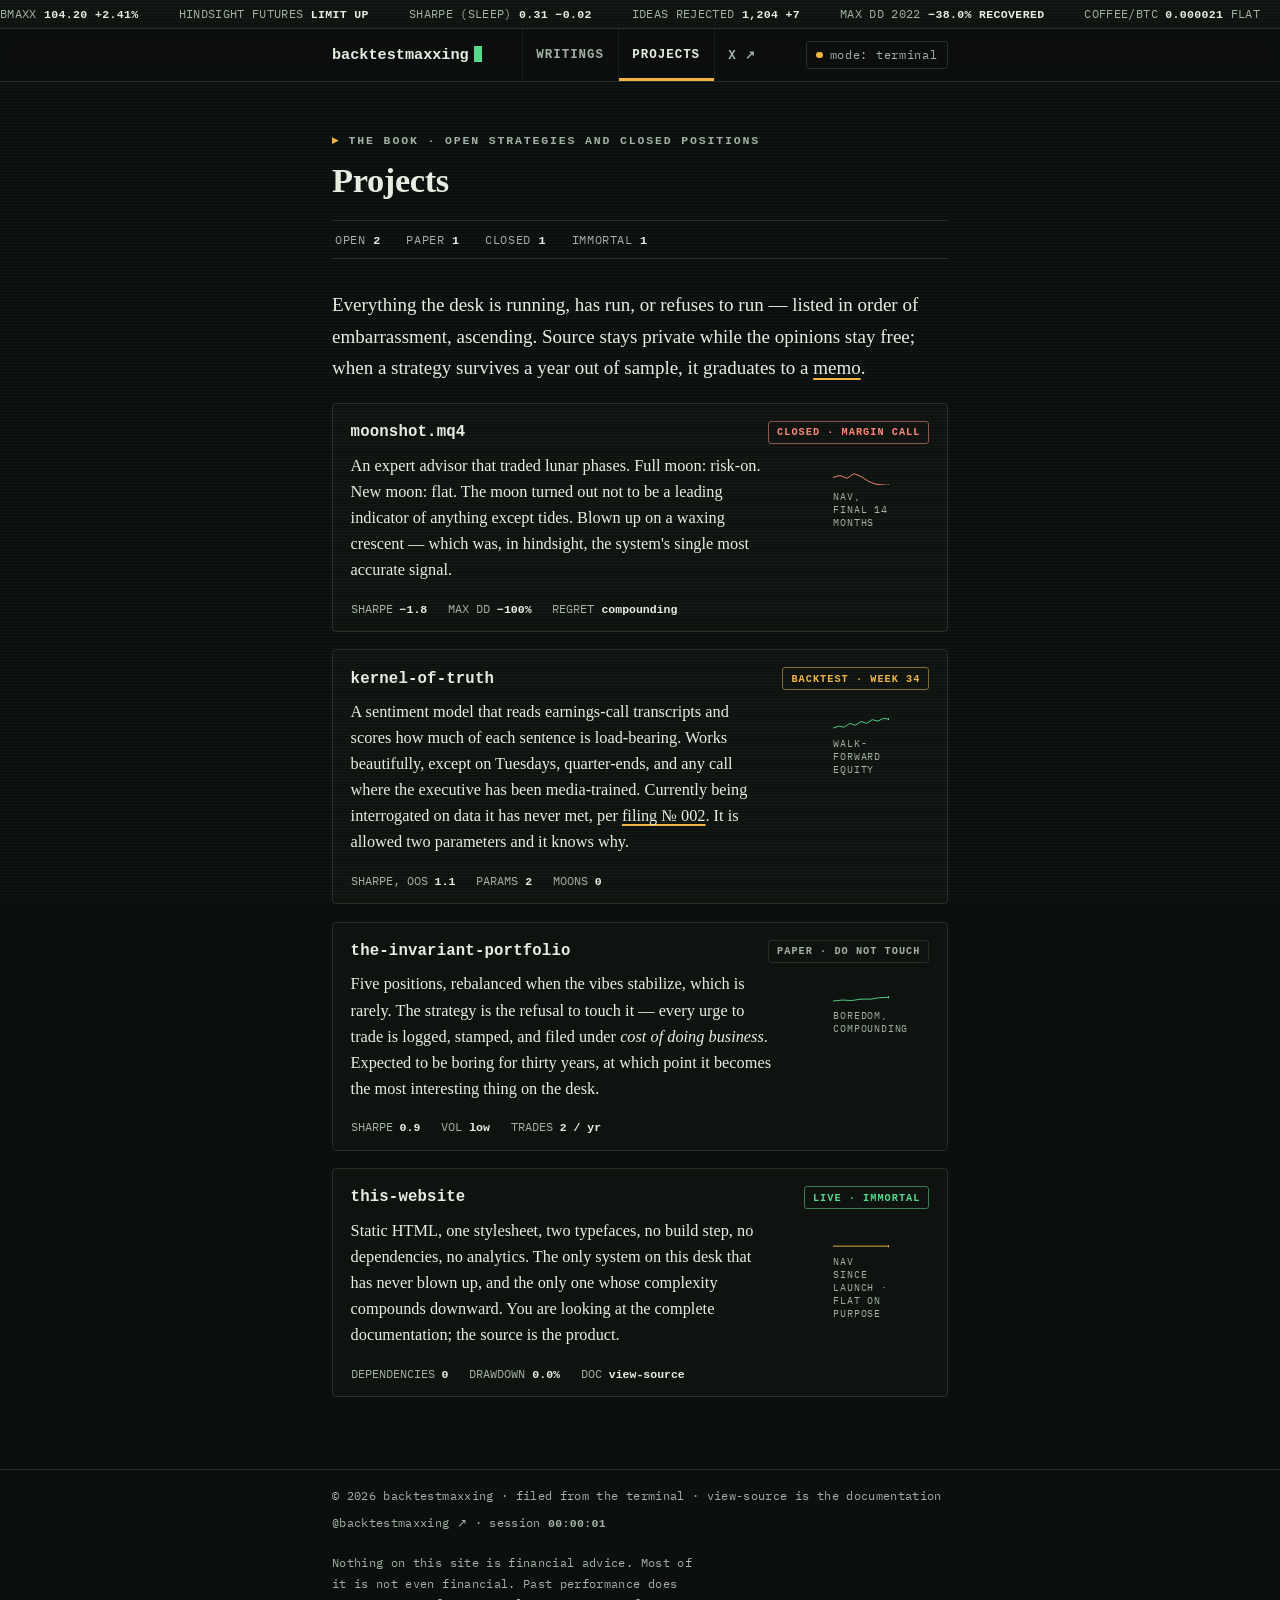
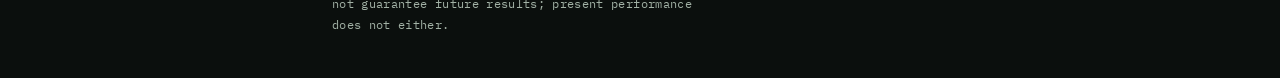
==== projects/index.html @ a31c8ffe "publish: a tear sheet you can read Static personal site, no build step, no dependencies: - Home: ann" ====
<!DOCTYPE html>
<html lang="en" data-theme="terminal">
<head>
<meta charset="utf-8">
<meta name="viewport" content="width=device-width, initial-scale=1, viewport-fit=cover">
<title>projects — backtestmaxxing</title>
<meta name="description" content="The book: open strategies and closed positions from the backtestmaxxing desk, listed in order of embarrassment, ascending.">
<meta name="theme-color" content="#0b0f0d">
<meta property="og:title" content="projects — backtestmaxxing">
<meta property="og:description" content="Open strategies and closed positions, in order of embarrassment, ascending.">
<meta property="og:type" content="website">
<meta property="og:url" content="https://backtestmaxxing.github.io/projects/">
<link rel="canonical" href="https://backtestmaxxing.github.io/projects/">
<link rel="icon" href="data:image/svg+xml,%3Csvg xmlns='http://www.w3.org/2000/svg' viewBox='0 0 32 32'%3E%3Crect width='32' height='32' rx='7' fill='%230b0f0d'/%3E%3Cpath d='M7 22 L14 14 L18 18 L25 9' fill='none' stroke='%2357d98c' stroke-width='3' stroke-linecap='round' stroke-linejoin='round'/%3E%3Ccircle cx='25' cy='9' r='2.6' fill='%23f2b544'/%3E%3C/svg%3E">
<script>
(function () {
  try {
    var t = localStorage.getItem("bm-theme");
    if (t !== "print" && t !== "terminal") t = "terminal";
    document.documentElement.dataset.theme = t;
  } catch (e) { document.documentElement.dataset.theme = "terminal"; }
})();
</script>
<link rel="stylesheet" href="/style.css">
</head>
<body>
<a class="skip" href="#main">skip to content</a>

<div class="ticker" aria-hidden="true">
  <div class="ticker-track">
    <span class="set">
      <span>BMAXX <b>104.20</b> <b class="up">+2.41%</b></span>
      <span>HINDSIGHT FUTURES <b class="up">LIMIT UP</b></span>
      <span>SHARPE (SLEEP) <b>0.31</b> <b class="down">−0.02</b></span>
      <span>IDEAS REJECTED <b>1,204</b> <b class="up">+7</b></span>
      <span>MAX DD 2022 <b class="down">−38.0%</b> <b class="up">RECOVERED</b></span>
      <span>COFFEE/BTC <b>0.000021</b> FLAT</span>
      <span>OVERFIT RISK <b class="down">ELEVATED</b></span>
      <span>SAMPLE SIZE <b>n=1</b></span>
      <span>α, ADJUSTED <b class="up">0.00***</b></span>
      <span>CURVES FIT <b>601</b> · UNFIT <b>3</b></span>
      <span>NEXT ENTRY <b>UNKNOWN</b></span>
    </span><span class="set">
      <span>BMAXX <b>104.20</b> <b class="up">+2.41%</b></span>
      <span>HINDSIGHT FUTURES <b class="up">LIMIT UP</b></span>
      <span>SHARPE (SLEEP) <b>0.31</b> <b class="down">−0.02</b></span>
      <span>IDEAS REJECTED <b>1,204</b> <b class="up">+7</b></span>
      <span>MAX DD 2022 <b class="down">−38.0%</b> <b class="up">RECOVERED</b></span>
      <span>COFFEE/BTC <b>0.000021</b> FLAT</span>
      <span>OVERFIT RISK <b class="down">ELEVATED</b></span>
      <span>SAMPLE SIZE <b>n=1</b></span>
      <span>α, ADJUSTED <b class="up">0.00***</b></span>
      <span>CURVES FIT <b>601</b> · UNFIT <b>3</b></span>
      <span>NEXT ENTRY <b>UNKNOWN</b></span>
    </span>
  </div>
</div>

<header class="masthead">
  <div class="wrap bar">
    <a class="brand" href="/">backtestmaxxing<span class="cursor" aria-hidden="true"></span></a>
    <nav class="nav" aria-label="site">
      <a href="/writings/">WRITINGS</a>
      <a href="/projects/" aria-current="page">PROJECTS</a>
      <a class="ext" href="https://x.com/backtestmaxxing" target="_blank" rel="noopener noreferrer">X&nbsp;↗</a>
    </nav>
    <button class="toggle" id="themeToggle" type="button" aria-pressed="false" aria-label="switch theme" title="switch theme">
      <span class="dot" aria-hidden="true"></span><span class="lbl">mode: terminal</span>
    </button>
  </div>
</header>

<main id="main" class="wrap">
  <section class="memo-head">
    <p class="kicker">the book · open strategies and closed positions</p>
    <h1>Projects</h1>
    <div class="memo-meta">
      <span>OPEN <b class="up">2</b></span>
      <span>PAPER <b>1</b></span>
      <span>CLOSED <b class="down">1</b></span>
      <span>IMMORTAL <b>1</b></span>
    </div>
    <div class="prose article">
      <p>Everything the desk is running, has run, or refuses to run — listed in order of embarrassment, ascending. Source stays private while the opinions stay free; when a strategy survives a year out of sample, it graduates to a <a href="/writings/">memo</a>.</p>
    </div>

    <div class="cards">
      <article class="card">
        <div class="card-head">
          <h2>moonshot.mq4</h2>
          <span class="chip dead">closed · margin call</span>
        </div>
        <div class="card-body">
          <p>An expert advisor that traded lunar phases. Full moon: risk-on. New moon: flat. The moon turned out not to be a leading indicator of anything except tides. Blown up on a waxing crescent — which was, in hindsight, the system's single most accurate signal.</p>
          <div class="metrics">
            <span>SHARPE <b class="down">−1.8</b></span>
            <span>MAX DD <b class="down">−100%</b></span>
            <span>REGRET <b>compounding</b></span>
          </div>
          <figure class="spark">
            <svg viewBox="0 0 120 36" xmlns="http://www.w3.org/2000/svg" aria-hidden="true">
              <polyline points="0,18 15,14 30,20 45,10 60,16 75,26 90,32 105,34 120,35"
                fill="none" stroke="var(--loss)" stroke-width="2" stroke-linejoin="round" stroke-linecap="round"/>
              <circle cx="120" cy="35" r="2.5" fill="var(--loss)"/>
            </svg>
            <figcaption>nav, final 14 months</figcaption>
          </figure>
        </div>
      </article>

      <article class="card">
        <div class="card-head">
          <h2>kernel-of-truth</h2>
          <span class="chip warm">backtest · week 34</span>
        </div>
        <div class="card-body">
          <p>A sentiment model that reads earnings-call transcripts and scores how much of each sentence is load-bearing. Works beautifully, except on Tuesdays, quarter-ends, and any call where the executive has been media-trained. Currently being interrogated on data it has never met, per <a href="/writings/curve-fitter/">filing № 002</a>. It is allowed two parameters and it knows why.</p>
          <div class="metrics">
            <span>SHARPE, OOS <b class="up">1.1</b></span>
            <span>PARAMS <b>2</b></span>
            <span>MOONS <b>0</b></span>
          </div>
          <figure class="spark">
            <svg viewBox="0 0 120 36" xmlns="http://www.w3.org/2000/svg" aria-hidden="true">
              <polyline points="0,28 12,24 24,26 36,18 48,22 60,14 72,18 84,10 96,13 108,7 120,9"
                fill="none" stroke="var(--gain)" stroke-width="2" stroke-linejoin="round" stroke-linecap="round"/>
              <circle cx="120" cy="9" r="2.5" fill="var(--gain)"/>
            </svg>
            <figcaption>walk-forward equity</figcaption>
          </figure>
        </div>
      </article>

      <article class="card">
        <div class="card-head">
          <h2>the-invariant-portfolio</h2>
          <span class="chip">paper · do not touch</span>
        </div>
        <div class="card-body">
          <p>Five positions, rebalanced when the vibes stabilize, which is rarely. The strategy is the refusal to touch it — every urge to trade is logged, stamped, and filed under <em>cost of doing business</em>. Expected to be boring for thirty years, at which point it becomes the most interesting thing on the desk.</p>
          <div class="metrics">
            <span>SHARPE <b class="up">0.9</b></span>
            <span>VOL <b>low</b></span>
            <span>TRADES <b>2 / yr</b></span>
          </div>
          <figure class="spark">
            <svg viewBox="0 0 120 36" xmlns="http://www.w3.org/2000/svg" aria-hidden="true">
              <polyline points="0,30 20,28 40,29 60,26 80,26 100,23 120,22"
                fill="none" stroke="var(--gain)" stroke-width="2" stroke-linejoin="round" stroke-linecap="round"/>
              <circle cx="120" cy="22" r="2.5" fill="var(--gain)"/>
            </svg>
            <figcaption>boredom, compounding</figcaption>
          </figure>
        </div>
      </article>

      <article class="card">
        <div class="card-head">
          <h2>this-website</h2>
          <span class="chip live">live · immortal</span>
        </div>
        <div class="card-body">
          <p>Static HTML, one stylesheet, two typefaces, no build step, no dependencies, no analytics. The only system on this desk that has never blown up, and the only one whose complexity compounds downward. You are looking at the complete documentation; the source is the product.</p>
          <div class="metrics">
            <span>DEPENDENCIES <b class="up">0</b></span>
            <span>DRAWDOWN <b class="up">0.0%</b></span>
            <span>DOC <b>view-source</b></span>
          </div>
          <figure class="spark">
            <svg viewBox="0 0 120 36" xmlns="http://www.w3.org/2000/svg" aria-hidden="true">
              <polyline points="0,26 120,26"
                fill="none" stroke="var(--accent)" stroke-width="2" stroke-linecap="round"/>
              <circle cx="120" cy="26" r="2.5" fill="var(--accent)"/>
            </svg>
            <figcaption>nav since launch · flat on purpose</figcaption>
          </figure>
        </div>
      </article>
    </div>
  </section>
</main>

<footer class="site-foot">
  <div class="wrap">
    <div class="foot-grid">
      <span>© 2026 backtestmaxxing · filed from the terminal · view-source is the documentation</span>
      <span><a href="https://x.com/backtestmaxxing" target="_blank" rel="noopener noreferrer">@backtestmaxxing ↗</a> · session <b id="clock">00:00:00</b></span>
    </div>
    <p class="foot-note">Nothing on this site is financial advice. Most of it is not even financial. Past performance does not guarantee future results; present performance does not either.</p>
  </div>
</footer>

<script src="/main.js"></script>
</body>
</html>
---- style.css ----
/* ============================================================
   backtestmaxxing — a tear sheet you can read
   Terminal (default): the desk at 3 a.m.  Print: the report on
   cheap paper. Green = gains, red = losses, amber = interactive.
   ============================================================ */

@font-face {
  font-family: "Plex Mono";
  src: url("/fonts/plex-mono-400.woff2") format("woff2");
  font-weight: 400;
  font-display: swap;
}
@font-face {
  font-family: "Plex Mono";
  src: url("/fonts/plex-mono-600.woff2") format("woff2");
  font-weight: 600;
  font-display: swap;
}
@font-face {
  font-family: "Newsreader";
  src: url("/fonts/newsreader.woff2") format("woff2");
  font-weight: 400 600;
  font-style: normal;
  font-display: swap;
}
@font-face {
  font-family: "Newsreader";
  src: url("/fonts/newsreader-italic.woff2") format("woff2");
  font-weight: 400;
  font-style: italic;
  font-display: swap;
}

:root {
  --bg: #0b0f0d;
  --panel: #111713;
  --panel2: #0e1310;
  --ink: #e8ede2;
  --muted: #a2b1a5;
  --rule: #263029;
  --rule2: #1a221d;
  --gain: #57d98c;
  --loss: #ff8577;
  --accent: #f2b544;
  --grid: rgba(232, 237, 226, 0.07);
  --scan: rgba(232, 237, 226, 0.028);
  --mono: "Plex Mono", ui-monospace, "SF Mono", Menlo, Consolas, monospace;
  --serif: "Newsreader", "Iowan Old Style", Charter, Georgia, serif;
  --measure: 41rem; /* 656 px of prose */
  color-scheme: dark;
}

:root[data-theme="print"] {
  --bg: #f4f0e4;
  --panel: #ece7d7;
  --panel2: #efeadb;
  --ink: #201d15;
  --muted: #5a5546;
  --rule: #d2cab2;
  --rule2: #ddd6c2;
  --gain: #0d6e40;
  --loss: #b3261e;
  --accent: #8a5200;
  --grid: rgba(32, 29, 21, 0.09);
  --scan: transparent;
  color-scheme: light;
}

* { box-sizing: border-box; }

html {
  background: var(--bg);
  -webkit-text-size-adjust: 100%;
  text-size-adjust: 100%;
  scroll-behavior: smooth;
}

body {
  margin: 0;
  background: var(--bg);
  color: var(--ink);
  font-family: var(--serif);
  font-optical-sizing: auto;
  padding-left: env(safe-area-inset-left);
  padding-right: env(safe-area-inset-right);
  padding-bottom: env(safe-area-inset-bottom);
}

/* faint CRT scanlines, terminal theme only */
body::before {
  content: "";
  position: fixed;
  inset: 0;
  z-index: 99;
  pointer-events: none;
  background: repeating-linear-gradient(
    to bottom,
    var(--scan) 0 1px,
    transparent 1px 3px
  );
}

a {
  color: inherit;
  text-decoration-color: var(--accent);
  text-decoration-thickness: 2px;
  text-underline-offset: 0.2em;
}
a:hover { color: var(--accent); }

:focus-visible {
  outline: 2px solid var(--accent);
  outline-offset: 3px;
  border-radius: 2px;
}

::selection {
  background: var(--accent);
  color: var(--bg);
}

.skip {
  position: absolute;
  left: -999px;
  top: 0.5rem;
  z-index: 200;
  background: var(--accent);
  color: var(--bg);
  font-family: var(--mono);
  font-size: 0.85rem;
  font-weight: 600;
  padding: 0.5rem 0.9rem;
}
.skip:focus { left: 0.5rem; }

.wrap {
  max-width: var(--measure);
  margin: 0 auto;
  padding: 0 1.25rem;
}

/* ---------------- ticker tape ---------------- */

.ticker {
  overflow: hidden;
  white-space: nowrap;
  border-bottom: 1px solid var(--rule);
  background: var(--panel2);
  font-family: var(--mono);
  font-size: 0.72rem;
  letter-spacing: 0.03em;
  color: var(--muted);
  padding-top: env(safe-area-inset-top);
  -webkit-user-select: none;
  user-select: none;
}
.ticker-track {
  display: inline-flex;
  animation: tape 70s linear infinite;
  will-change: transform;
}
.ticker .set {
  display: inline-flex;
  gap: 2.5rem;
  padding: 0.4rem 2.5rem 0.4rem 0;
}
.ticker:hover .ticker-track { animation-play-state: paused; }
.ticker .sep { color: var(--rule); }
.ticker b { font-weight: 600; color: var(--ink); }
.up { color: var(--gain); }
.down { color: var(--loss); }
@keyframes tape {
  from { transform: translate3d(0, 0, 0); }
  to { transform: translate3d(-50%, 0, 0); }
}

/* ---------------- header / nav ---------------- */

.masthead {
  position: sticky;
  top: 0;
  z-index: 100;
  background: color-mix(in srgb, var(--bg) 92%, transparent);
  backdrop-filter: blur(6px);
  -webkit-backdrop-filter: blur(6px);
  border-bottom: 1px solid var(--rule);
}
.bar {
  display: flex;
  align-items: stretch;
  justify-content: space-between;
  gap: 0.75rem;
  min-height: 3.25rem;
}
.brand {
  display: inline-flex;
  align-items: center;
  gap: 0.3rem;
  font-family: var(--mono);
  font-weight: 600;
  font-size: 0.95rem;
  color: var(--ink);
  text-decoration: none;
  padding-right: 0.5rem;
}
.brand:hover { color: var(--accent); }
.brand[aria-current="page"] { color: var(--accent); }
.cursor {
  display: inline-block;
  width: 0.55em;
  height: 1.05em;
  margin-bottom: 0.06em;
  background: var(--gain);
  animation: blink 1.1s steps(1) infinite;
}
@keyframes blink { 50% { opacity: 0; } }

.nav {
  display: flex;
  align-items: stretch;
  font-family: var(--mono);
  font-size: 0.78rem;
  font-weight: 600;
  letter-spacing: 0.08em;
}
.nav a {
  display: inline-flex;
  align-items: center;
  padding: 0 0.85rem;
  min-height: 3.25rem;
  text-decoration: none;
  color: var(--muted);
  border-left: 1px solid var(--rule2);
}
.nav a:hover { color: var(--accent); background: var(--panel); }
.nav a[aria-current="page"] {
  color: var(--ink);
  box-shadow: inset 0 -3px 0 var(--accent);
}
.nav .ext:hover { color: var(--gain); }
.nav abbr { text-decoration: none; }

/* theme toggle */
.toggle {
  display: inline-flex;
  align-items: center;
  gap: 0.45rem;
  font-family: var(--mono);
  font-size: 0.72rem;
  letter-spacing: 0.06em;
  color: var(--muted);
  background: none;
  border: 1px solid var(--rule);
  border-radius: 3px;
  padding: 0.35rem 0.6rem;
  margin-left: 0.25rem;
  cursor: pointer;
  align-self: center;
}
.toggle:hover { color: var(--accent); border-color: var(--accent); }
:root[data-theme="print"] .toggle .dot { background: var(--ink); }
.toggle .dot {
  width: 0.55em;
  height: 0.55em;
  border-radius: 50%;
  background: var(--accent);
}

/* ---------------- kicker + headings ---------------- */

.kicker {
  font-family: var(--mono);
  font-size: 0.72rem;
  font-weight: 600;
  letter-spacing: 0.16em;
  text-transform: uppercase;
  color: var(--muted);
  margin: 0 0 0.9rem;
}
.kicker::before { content: "▸ "; color: var(--accent); }

h1, h2, h3 {
  font-family: var(--serif);
  font-weight: 600;
  line-height: 1.15;
  letter-spacing: -0.01em;
  text-wrap: balance;
  margin: 0;
}

/* ---------------- hero (home) ---------------- */

.hero { padding: 3.25rem 0 0; }
.hero .lede {
  font-size: 1.25rem;
  line-height: 1.3;
  font-style: italic;
  max-width: 34ch;
  color: var(--ink);
  margin: 0 0 0.5rem 0;
}
.hero .sub {
  font-family: var(--mono);
  font-size: 0.78rem;
  color: var(--muted);
  margin: 0;
}
.hero .sub b { color: var(--ink); font-weight: 600; }

/* the equity curve figure */
.sheet {
  margin: 2.4rem 0 0;
  border: 1px solid var(--rule);
  border-radius: 4px;
  background: var(--panel2);
  box-shadow: 0 1px 0 var(--rule2), 0 14px 34px -22px rgba(0, 0, 0, 0.65);
}
.sheet-head {
  display: flex;
  flex-wrap: wrap;
  gap: 0.4rem 1.4rem;
  justify-content: space-between;
  align-items: baseline;
  font-family: var(--mono);
  font-size: 0.72rem;
  letter-spacing: 0.05em;
  color: var(--muted);
  padding: 0.7rem 0.95rem;
  border-bottom: 1px solid var(--rule2);
}
.sheet-head b { color: var(--ink); font-weight: 600; }
.sheet svg { display: block; width: 100%; height: auto; }
.sheet-fig { position: relative; }
.sheet-foot {
  font-family: var(--mono);
  font-size: 0.68rem;
  color: var(--muted);
  padding: 0.55rem 0.95rem;
  border-top: 1px solid var(--rule2);
  letter-spacing: 0.02em;
}

.curve-path {
  fill: none;
  stroke: var(--gain);
  stroke-width: 2.25;
  stroke-linejoin: round;
  stroke-linecap: round;
  stroke-dasharray: 2600;
  stroke-dashoffset: 2600;
  animation: draw 2.6s cubic-bezier(0.65, 0, 0.2, 1) 0.2s forwards;
}
@keyframes draw { to { stroke-dashoffset: 0; } }
.anno { font-family: var(--mono); font-size: 11.5px; letter-spacing: 0.04em; fill: var(--muted); }
.anno.up { fill: var(--gain); }
.anno.down { fill: var(--loss); }
.pulse {
  fill: none;
  stroke: var(--gain);
  animation: ping 2.2s ease-out infinite;
}
@keyframes ping {
  0% { r: 4; opacity: 0.85; }
  100% { r: 15; opacity: 0; }
}
.axis { font-family: var(--mono); font-size: 10.5px; fill: var(--muted); letter-spacing: 0.06em; }
.gridline { stroke: var(--grid); stroke-width: 1; }

/* ---------------- stat row ---------------- */

.stats {
  display: grid;
  grid-template-columns: repeat(3, 1fr);
  border: 1px solid var(--rule);
  border-radius: 4px;
  margin: 1.1rem 0 0;
  background: var(--panel2);
}
.stat {
  padding: 0.85rem 0.95rem 0.75rem;
  border-right: 1px solid var(--rule2);
  border-bottom: 1px solid var(--rule2);
  font-family: var(--mono);
}
.stat:nth-child(3n) { border-right: none; }
.stat:nth-child(n+4) { border-bottom: none; }
.stat .v {
  display: block;
  font-size: 1.32rem;
  font-weight: 600;
  font-variant-numeric: tabular-nums;
  letter-spacing: -0.01em;
}
.stat .k {
  display: block;
  font-size: 0.66rem;
  letter-spacing: 0.1em;
  text-transform: uppercase;
  color: var(--muted);
  margin-top: 0.3rem;
  line-height: 1.5;
}

/* ---------------- prose ---------------- */

.prose {
  font-size: 1.1875rem;
  line-height: 1.66;
}
.prose p { margin: 0 0 1.2rem; }
.prose a { text-decoration-thickness: 1.5px; }
.prose h2 {
  font-size: 1.45rem;
  margin: 2.6rem 0 0.9rem;
}
.prose h3 {
  font-size: 1.2rem;
  margin: 2.1rem 0 0.7rem;
}
.prose blockquote {
  margin: 1.6rem 0;
  padding: 0.1rem 0 0.1rem 1.2rem;
  border-left: 3px solid var(--accent);
  font-style: italic;
  color: var(--ink);
}
.prose blockquote p { margin-bottom: 0.8rem; }
.prose hr {
  border: none;
  border-top: 1px dashed var(--rule);
  margin: 2.6rem 0;
}
.prose code, .memo-meta code, .card code {
  font-family: var(--mono);
  font-size: 0.86em;
  background: var(--panel);
  border: 1px solid var(--rule2);
  border-radius: 3px;
  padding: 0.08em 0.35em;
}
.prose strong { font-weight: 600; }
.drop::first-letter {
  font-size: 3.1em;
  float: left;
  line-height: 0.82;
  padding: 0.06em 0.12em 0 0;
  color: var(--accent);
  font-weight: 600;
}

/* tables */
.tbl {
  width: 100%;
  border-collapse: collapse;
  font-family: var(--mono);
  font-size: 0.82rem;
  margin: 1.6rem 0;
}
.tbl caption {
  caption-side: bottom;
  font-size: 0.7rem;
  color: var(--muted);
  text-align: left;
  padding-top: 0.6rem;
  line-height: 1.6;
}
.tbl th, .tbl td {
  text-align: right;
  padding: 0.45rem 0.6rem;
  border-bottom: 1px solid var(--rule2);
  font-variant-numeric: tabular-nums;
}
.tbl th:first-child, .tbl td:first-child { text-align: left; }
.tbl thead th {
  font-size: 0.68rem;
  letter-spacing: 0.09em;
  text-transform: uppercase;
  color: var(--muted);
  font-weight: 600;
  border-bottom: 1px solid var(--rule);
}
.tbl tfoot td { border-bottom: none; color: var(--muted); }

/* ---------------- sections ---------------- */

.sect { padding: 3.4rem 0 0; }

/* filings (writings list) */
.filings { border-top: 1px solid var(--rule); }
.filing {
  position: relative;
  display: grid;
  grid-template-columns: 6.4rem 1fr auto;
  gap: 0 1.2rem;
  align-items: baseline;
  padding: 1.15rem 0.6rem;
  border-bottom: 1px solid var(--rule);
  text-decoration: none;
}
.filing:hover { background: var(--panel); }
.filing:hover .f-title { color: var(--accent); }
.filing:hover .f-no::after { content: "▸"; color: var(--gain); }
.f-no {
  font-family: var(--mono);
  font-size: 0.72rem;
  color: var(--muted);
  letter-spacing: 0.05em;
}
.f-title {
  font-family: var(--serif);
  font-weight: 600;
  font-size: 1.22rem;
  line-height: 1.3;
  text-wrap: balance;
}
.f-sub {
  grid-column: 2;
  font-size: 0.98rem;
  color: var(--muted);
  font-style: italic;
  margin-top: 0.25rem;
}
.f-chip { align-self: center; }
.chip {
  display: inline-block;
  font-family: var(--mono);
  font-size: 0.64rem;
  font-weight: 600;
  letter-spacing: 0.1em;
  text-transform: uppercase;
  border: 1px solid var(--rule);
  color: var(--muted);
  border-radius: 3px;
  padding: 0.28rem 0.5rem;
  white-space: nowrap;
}
.chip.live { color: var(--gain); border-color: color-mix(in srgb, var(--gain) 45%, var(--rule)); }
.chip.dead { color: var(--loss); border-color: color-mix(in srgb, var(--loss) 45%, var(--rule)); }
.chip.warm { color: var(--accent); border-color: color-mix(in srgb, var(--accent) 45%, var(--rule)); }

/* ---------------- memo (article) pages ---------------- */

.memo-head { padding: 3.2rem 0 0; }
.memo-head h1 {
  font-size: 2.15rem;
  max-width: 24ch;
  margin-bottom: 1.2rem;
}
.memo-meta {
  display: flex;
  flex-wrap: wrap;
  gap: 0.4rem 1.6rem;
  font-family: var(--mono);
  font-size: 0.74rem;
  letter-spacing: 0.05em;
  color: var(--muted);
  border-top: 1px solid var(--rule);
  border-bottom: 1px solid var(--rule);
  padding: 0.65rem 0.2rem;
}
.memo-meta b { color: var(--ink); font-weight: 600; }
.memo-meta .up, .memo-meta .down { font-weight: 600; }

.prose.article { padding-top: 1.9rem; }

.afterword {
  margin: 2.8rem 0 0;
  border: 1px dashed var(--rule);
  border-radius: 4px;
  padding: 1rem 1.1rem 0.8rem;
  font-family: var(--mono);
  font-size: 0.78rem;
  line-height: 1.8;
  color: var(--muted);
  background: var(--panel2);
}
.afterword .kicker { margin-bottom: 0.5rem; }
.afterword b { color: var(--ink); font-weight: 600; }
.afterword .row { display: flex; justify-content: space-between; gap: 1rem; border-bottom: 1px dotted var(--rule2); padding: 0.2rem 0; }
.afterword .row:last-child { border-bottom: none; }
.afterword .row span:last-child { font-variant-numeric: tabular-nums; }

.pager {
  display: flex;
  justify-content: space-between;
  gap: 1rem;
  font-family: var(--mono);
  font-size: 0.78rem;
  margin: 2.2rem 0 0;
}
.pager a { text-decoration: none; color: var(--muted); }
.pager a:hover { color: var(--accent); }
.pager .dir { color: var(--accent); }

/* ---------------- projects ---------------- */

.cards { display: grid; gap: 1.1rem; margin-top: 0.4rem; }
.card {
  border: 1px solid var(--rule);
  border-radius: 4px;
  background: var(--panel2);
  padding: 1.05rem 1.1rem 0.95rem;
}
.card-head {
  display: flex;
  align-items: center;
  justify-content: space-between;
  gap: 0.8rem;
  margin-bottom: 0.55rem;
}
.card-head h2 {
  font-family: var(--mono);
  font-size: 0.98rem;
  font-weight: 600;
  letter-spacing: 0.01em;
}
.card-body {
  display: grid;
  grid-template-columns: 1fr 8.5rem;
  gap: 0.4rem 1.4rem;
  align-items: start;
}
.card p {
  margin: 0 0 0.7rem;
  font-size: 1.02rem;
  line-height: 1.6;
  color: var(--ink);
}
.spark { grid-column: 2; grid-row: 1 / span 2; }
.spark svg { display: block; width: 100%; height: auto; }
.spark figcaption {
  font-family: var(--mono);
  font-size: 0.62rem;
  letter-spacing: 0.08em;
  color: var(--muted);
  text-transform: uppercase;
  margin-top: 0.3rem;
}
.metrics {
  grid-column: 1;
  display: flex;
  flex-wrap: wrap;
  gap: 0.35rem 1.3rem;
  font-family: var(--mono);
  font-size: 0.72rem;
  color: var(--muted);
}
.metrics b { color: var(--ink); font-weight: 600; font-variant-numeric: tabular-nums; }

/* ---------------- 404 ---------------- */

.lost { padding: 4.5rem 0 0; text-align: center; }
.lost .big {
  font-family: var(--mono);
  font-size: clamp(3.4rem, 14vw, 6rem);
  font-weight: 600;
  letter-spacing: -0.03em;
  color: var(--loss);
  line-height: 1;
}
.lost .why {
  font-family: var(--mono);
  font-size: 0.8rem;
  letter-spacing: 0.06em;
  color: var(--muted);
  margin: 1.1rem 0 0;
}
.lost svg { display: block; width: 100%; height: auto; margin-top: 2rem; }
.lost .back {
  display: inline-block;
  font-family: var(--mono);
  font-size: 0.85rem;
  font-weight: 600;
  color: var(--ink);
  text-decoration: none;
  border: 1px solid var(--rule);
  border-radius: 3px;
  padding: 0.6rem 1.1rem;
  margin-top: 2rem;
}
.lost .back:hover { color: var(--accent); border-color: var(--accent); }

/* ---------------- footer ---------------- */

.site-foot {
  margin-top: 4.5rem;
  border-top: 1px solid var(--rule);
  font-family: var(--mono);
  font-size: 0.72rem;
  letter-spacing: 0.03em;
  color: var(--muted);
  padding-bottom: 2rem;
}
.foot-grid {
  display: flex;
  flex-wrap: wrap;
  justify-content: space-between;
  gap: 0.8rem 2rem;
  padding-top: 1.1rem;
}
.site-foot a { color: var(--muted); text-decoration: none; }
.site-foot a:hover { color: var(--accent); }
.foot-note { margin-top: 1.4rem; line-height: 1.8; max-width: 52ch; }

/* ---------------- responsive ---------------- */

@media (max-width: 640px) {
  .hero { padding-top: 2.3rem; }
  .bar { flex-wrap: wrap; }
  .brand { font-size: 0.85rem; min-height: 2.9rem; }
  .nav {
    order: 3;
    width: 100%;
    border-top: 1px solid var(--rule2);
  }
  .nav a {
    flex: 1 1 0;
    justify-content: center;
    min-height: 2.9rem;
    padding: 0 0.4rem;
    font-size: 0.72rem;
    letter-spacing: 0.06em;
    border-left: none;
  }
  .toggle { padding: 0.3rem 0.45rem; font-size: 0.66rem; }
  .toggle .lbl { display: none; }
  .stats { grid-template-columns: repeat(2, 1fr); }
  .stat:nth-child(3n) { border-right: 1px solid var(--rule2); }
  .stat:nth-child(2n) { border-right: none; }
  .stat:nth-child(n+4) { border-bottom: 1px solid var(--rule2); }
  .stat:nth-child(n+5) { border-bottom: none; }
  .filing { grid-template-columns: 1fr; gap: 0.25rem; padding-left: 0.4rem; padding-right: 0.4rem; }
  .f-sub { grid-column: 1; }
  .f-chip { justify-self: start; margin-top: 0.45rem; }
  .card-body { grid-template-columns: 1fr; }
  .spark { grid-column: 1; grid-row: auto; max-width: 14rem; }
  .memo-head h1 { font-size: 1.7rem; }
  .prose { font-size: 1.12rem; }
  .anno-min { display: none; }   /* thin out chart labels on phones */
  .pager { flex-direction: column; gap: 0.6rem; }
}

/* ---------------- reduced motion ---------------- */

@media (prefers-reduced-motion: reduce) {
  html { scroll-behavior: auto; }
  .ticker-track { animation: none; }
  .cursor { animation: none; }
  .curve-path { animation: none; stroke-dashoffset: 0; }
  .pulse { animation: none; }
}
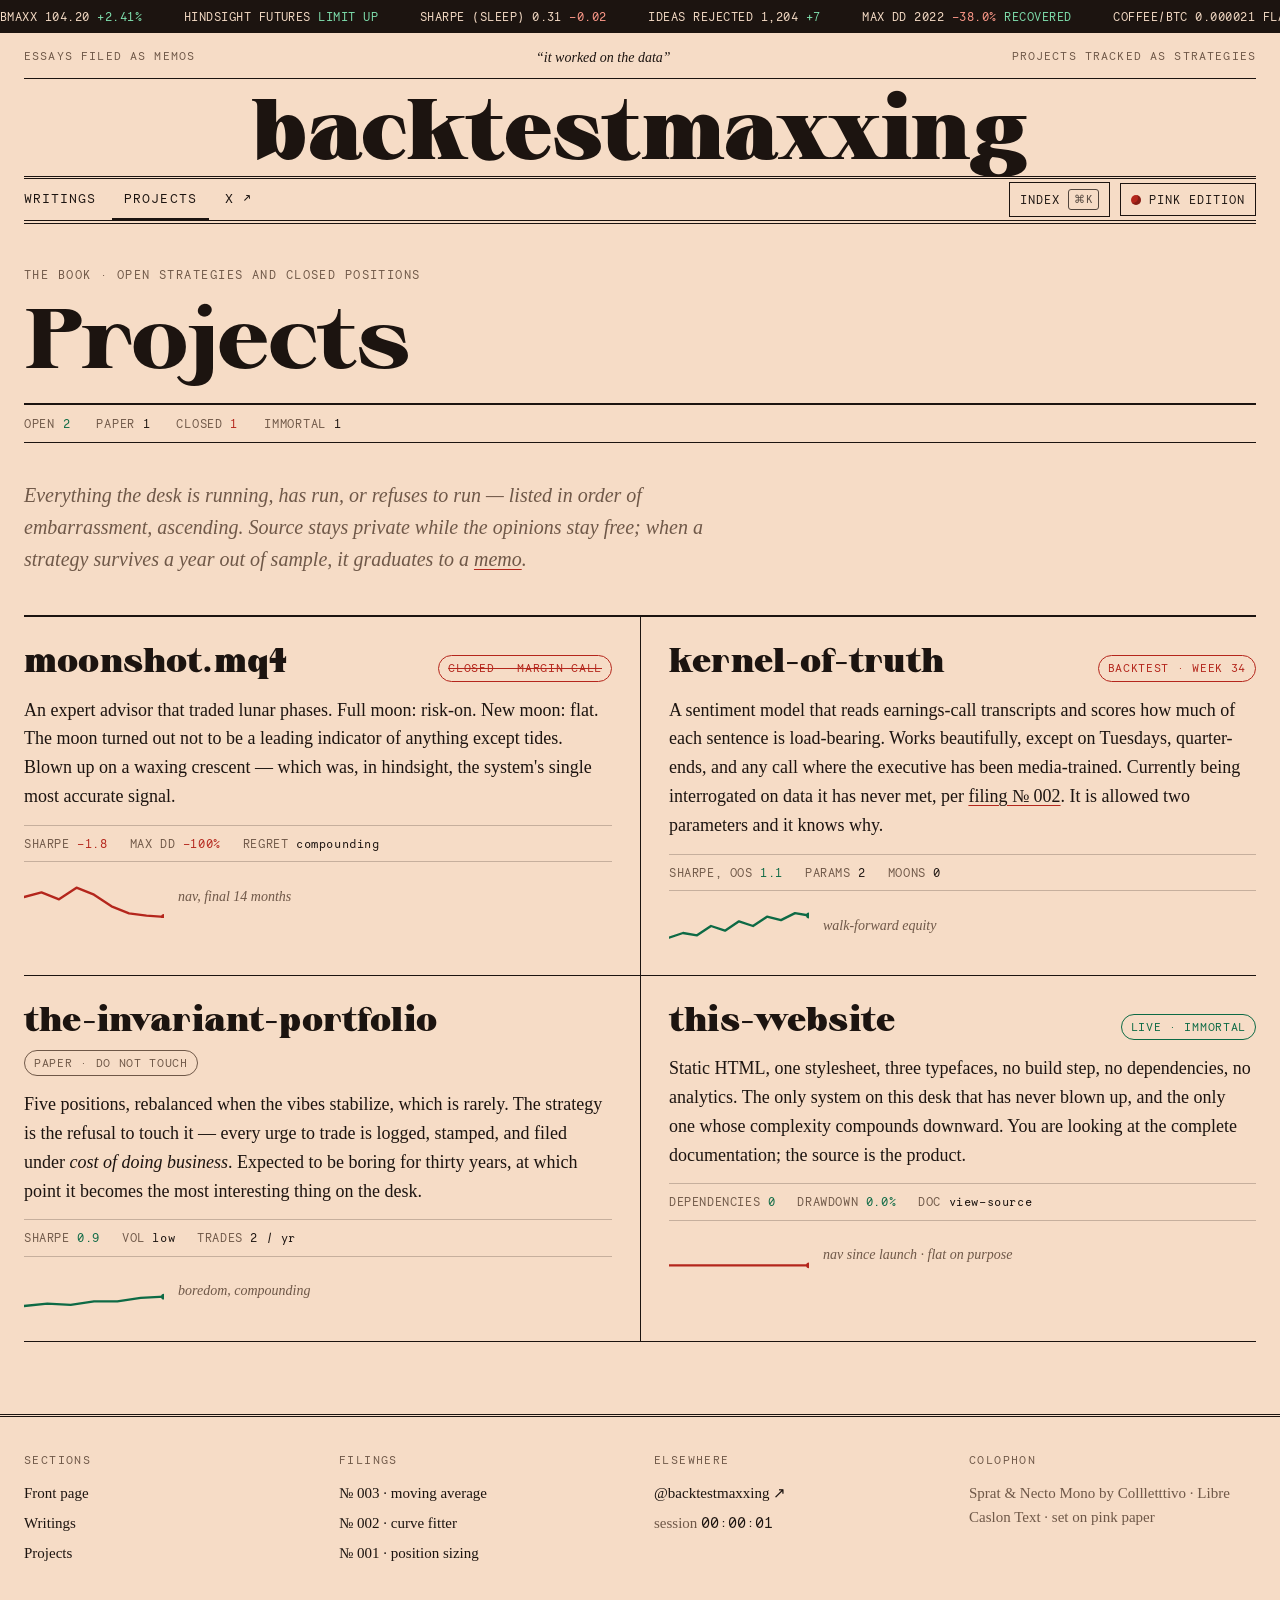
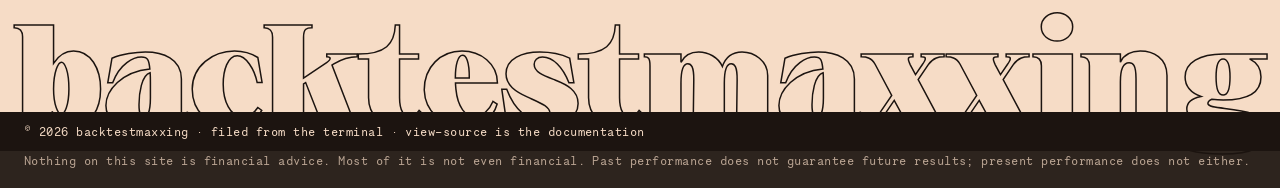
==== commit ab103c01: "Redesign as a pink-paper broadsheet with Sprat, Necto Mono, Libre Caslon Salmon newsprint theme with" ====
--- a/projects/index.html
+++ b/projects/index.html
@@ -1,26 +1,26 @@
 <!DOCTYPE html>
-<html lang="en" data-theme="terminal">
+<html lang="en" data-theme="paper">
 <head>
 <meta charset="utf-8">
 <meta name="viewport" content="width=device-width, initial-scale=1, viewport-fit=cover">
 <title>projects — backtestmaxxing</title>
 <meta name="description" content="The book: open strategies and closed positions from the backtestmaxxing desk, listed in order of embarrassment, ascending.">
-<meta name="theme-color" content="#0b0f0d">
+<meta name="theme-color" content="#f6dcc6">
 <meta property="og:title" content="projects — backtestmaxxing">
 <meta property="og:description" content="Open strategies and closed positions, in order of embarrassment, ascending.">
 <meta property="og:type" content="website">
 <meta property="og:url" content="https://backtestmaxxing.github.io/projects/">
 <link rel="canonical" href="https://backtestmaxxing.github.io/projects/">
-<link rel="icon" href="data:image/svg+xml,%3Csvg xmlns='http://www.w3.org/2000/svg' viewBox='0 0 32 32'%3E%3Crect width='32' height='32' rx='7' fill='%230b0f0d'/%3E%3Cpath d='M7 22 L14 14 L18 18 L25 9' fill='none' stroke='%2357d98c' stroke-width='3' stroke-linecap='round' stroke-linejoin='round'/%3E%3Ccircle cx='25' cy='9' r='2.6' fill='%23f2b544'/%3E%3C/svg%3E">
+<link rel="icon" href="data:image/svg+xml,%3Csvg xmlns='http://www.w3.org/2000/svg' viewBox='0 0 32 32'%3E%3Crect width='32' height='32' rx='3' fill='%23f6dcc6'/%3E%3Cpath d='M6 23 L13 15 L18 19 L26 8' fill='none' stroke='%231c1410' stroke-width='3.2' stroke-linecap='square'/%3E%3Ccircle cx='26' cy='8' r='2.8' fill='%23b4261c'/%3E%3C/svg%3E">
 <script>
 (function () {
-  try {
-    var t = localStorage.getItem("bm-theme");
-    if (t !== "print" && t !== "terminal") t = "terminal";
-    document.documentElement.dataset.theme = t;
-  } catch (e) { document.documentElement.dataset.theme = "terminal"; }
+  var t = "paper";
+  try { if (localStorage.getItem("bm-theme") === "night") t = "night"; } catch (e) {}
+  document.documentElement.dataset.theme = t;
 })();
 </script>
+<link rel="preload" href="/fonts/sprat-condensed-black.woff2" as="font" type="font/woff2" crossorigin>
+<link rel="preload" href="/fonts/libre-caslon-text.woff2" as="font" type="font/woff2" crossorigin>
 <link rel="stylesheet" href="/style.css">
 </head>
 <body>
@@ -57,16 +57,23 @@
 </div>
 
 <header class="masthead">
-  <div class="wrap bar">
-    <a class="brand" href="/">backtestmaxxing<span class="cursor" aria-hidden="true"></span></a>
-    <nav class="nav" aria-label="site">
-      <a href="/writings/">WRITINGS</a>
-      <a href="/projects/" aria-current="page">PROJECTS</a>
+  <div class="wrap">
+    <div class="mast-top">
+      <span>essays filed as memos</span>
+      <span class="mast-mid">“it worked on the data”</span>
+      <span>projects tracked as strategies</span>
+    </div>
+    <a class="brand" href="/">backtestmaxxing</a>
+    <nav class="mast-nav" aria-label="site">
+      <a href="/writings/">Writings</a>
+      <a href="/projects/">Projects</a>
       <a class="ext" href="https://x.com/backtestmaxxing" target="_blank" rel="noopener noreferrer">X&nbsp;↗</a>
+      <span class="sp"></span>
+      <button class="kbd" id="cmdkOpen" type="button" aria-haspopup="dialog" aria-label="open the index (⌘K)"><span>index</span> <kbd>⌘K</kbd></button>
+      <button class="toggle" id="themeToggle" type="button" aria-pressed="false" aria-label="switch edition" title="switch edition">
+        <span class="dot" aria-hidden="true"></span><span class="lbl">pink edition</span>
+      </button>
     </nav>
-    <button class="toggle" id="themeToggle" type="button" aria-pressed="false" aria-label="switch theme" title="switch theme">
-      <span class="dot" aria-hidden="true"></span><span class="lbl">mode: terminal</span>
-    </button>
   </div>
 </header>
 
@@ -160,7 +167,7 @@
           <span class="chip live">live · immortal</span>
         </div>
         <div class="card-body">
-          <p>Static HTML, one stylesheet, two typefaces, no build step, no dependencies, no analytics. The only system on this desk that has never blown up, and the only one whose complexity compounds downward. You are looking at the complete documentation; the source is the product.</p>
+          <p>Static HTML, one stylesheet, three typefaces, no build step, no dependencies, no analytics. The only system on this desk that has never blown up, and the only one whose complexity compounds downward. You are looking at the complete documentation; the source is the product.</p>
           <div class="metrics">
             <span>DEPENDENCIES <b class="up">0</b></span>
             <span>DRAWDOWN <b class="up">0.0%</b></span>
@@ -182,14 +189,54 @@
 
 <footer class="site-foot">
   <div class="wrap">
+    <div class="foot-cols">
+      <div>
+        <p class="foot-h">sections</p>
+        <a href="/">Front page</a>
+        <a href="/writings/">Writings</a>
+        <a href="/projects/">Projects</a>
+      </div>
+      <div>
+        <p class="foot-h">filings</p>
+        <a href="/writings/moving-average/">№ 003 · moving average</a>
+        <a href="/writings/curve-fitter/">№ 002 · curve fitter</a>
+        <a href="/writings/position-sizing/">№ 001 · position sizing</a>
+      </div>
+      <div>
+        <p class="foot-h">elsewhere</p>
+        <a href="https://x.com/backtestmaxxing" target="_blank" rel="noopener noreferrer">@backtestmaxxing ↗</a>
+        <span>session <b id="clock">00:00:00</b></span>
+      </div>
+      <div>
+        <p class="foot-h">colophon</p>
+        <span>Sprat &amp; Necto Mono by Collletttivo · Libre Caslon Text · set on pink paper</span>
+      </div>
+    </div>
+    <p class="foot-mark" aria-hidden="true">backtestmaxxing</p>
     <div class="foot-grid">
       <span>© 2026 backtestmaxxing · filed from the terminal · view-source is the documentation</span>
-      <span><a href="https://x.com/backtestmaxxing" target="_blank" rel="noopener noreferrer">@backtestmaxxing ↗</a> · session <b id="clock">00:00:00</b></span>
     </div>
     <p class="foot-note">Nothing on this site is financial advice. Most of it is not even financial. Past performance does not guarantee future results; present performance does not either.</p>
   </div>
 </footer>
 
+<dialog class="cmdk" id="cmdk" aria-label="site index">
+  <form method="dialog" class="cmdk-box">
+    <input id="cmdkQ" type="text" placeholder="search the desk…" autocomplete="off" aria-label="search the desk">
+    <ul id="cmdkList">
+      <li><a href="/">Front page <span>the desk</span></a></li>
+      <li><a href="/writings/">Writings <span>the trade log</span></a></li>
+      <li><a href="/projects/">Projects <span>the book</span></a></li>
+      <li><a href="/writings/moving-average/">The 200-Day Moving Average of a Person <span>№ 003</span></a></li>
+      <li><a href="/writings/curve-fitter/">Confessions of a Curve Fitter <span>№ 002</span></a></li>
+      <li><a href="/writings/position-sizing/">Position Sizing for Irreversible Decisions <span>№ 001</span></a></li>
+      <li><a href="https://x.com/backtestmaxxing" target="_blank" rel="noopener noreferrer">@backtestmaxxing on X <span>↗</span></a></li>
+      <li><button type="button" data-act="theme">Switch edition <span>pink / night</span></button></li>
+    </ul>
+    <p class="cmdk-foot"><kbd>↑</kbd><kbd>↓</kbd> move · <kbd>↵</kbd> open · <kbd>esc</kbd> close</p>
+  </form>
+</dialog>
+
 <script src="/main.js"></script>
 </body>
 </html>
--- a/style.css
+++ b/style.css
@@ -1,751 +1,651 @@
-/* ============================================================
-   backtestmaxxing — a tear sheet you can read
-   Terminal (default): the desk at 3 a.m.  Print: the report on
-   cheap paper. Green = gains, red = losses, amber = interactive.
-   ============================================================ */
-
-@font-face {
-  font-family: "Plex Mono";
-  src: url("/fonts/plex-mono-400.woff2") format("woff2");
-  font-weight: 400;
-  font-display: swap;
-}
-@font-face {
-  font-family: "Plex Mono";
-  src: url("/fonts/plex-mono-600.woff2") format("woff2");
-  font-weight: 600;
-  font-display: swap;
-}
-@font-face {
-  font-family: "Newsreader";
-  src: url("/fonts/newsreader.woff2") format("woff2");
-  font-weight: 400 600;
-  font-style: normal;
-  font-display: swap;
-}
-@font-face {
-  font-family: "Newsreader";
-  src: url("/fonts/newsreader-italic.woff2") format("woff2");
-  font-weight: 400;
-  font-style: italic;
-  font-display: swap;
-}
+/* backtestmaxxing — the pink paper.
+   Sprat + Necto Mono (Collletttivo, OFL) and Libre Caslon Text (OFL). */
+
+@font-face { font-family: "Sprat"; src: url("/fonts/sprat-bold.woff2") format("woff2"); font-weight: 700; font-display: swap; }
+@font-face { font-family: "Sprat Condensed"; src: url("/fonts/sprat-condensed-black.woff2") format("woff2"); font-weight: 900; font-display: swap; }
+@font-face { font-family: "Necto Mono"; src: url("/fonts/necto-mono.woff2") format("woff2"); font-weight: 400; font-display: swap; }
+@font-face { font-family: "Libre Caslon Text"; src: url("/fonts/libre-caslon-text.woff2") format("woff2"); font-weight: 400; font-display: swap; }
+@font-face { font-family: "Libre Caslon Text"; src: url("/fonts/libre-caslon-text-italic.woff2") format("woff2"); font-weight: 400; font-style: italic; font-display: swap; }
+@font-face { font-family: "Libre Caslon Text"; src: url("/fonts/libre-caslon-text-700.woff2") format("woff2"); font-weight: 700; font-display: swap; }
 
 :root {
-  --bg: #0b0f0d;
-  --panel: #111713;
-  --panel2: #0e1310;
-  --ink: #e8ede2;
-  --muted: #a2b1a5;
-  --rule: #263029;
-  --rule2: #1a221d;
-  --gain: #57d98c;
-  --loss: #ff8577;
-  --accent: #f2b544;
-  --grid: rgba(232, 237, 226, 0.07);
-  --scan: rgba(232, 237, 226, 0.028);
-  --mono: "Plex Mono", ui-monospace, "SF Mono", Menlo, Consolas, monospace;
-  --serif: "Newsreader", "Iowan Old Style", Charter, Georgia, serif;
-  --measure: 41rem; /* 656 px of prose */
+  --display: "Sprat", "Libre Caslon Text", Georgia, serif;
+  --heavy: "Sprat Condensed", "Sprat", Georgia, serif;
+  --serif: "Libre Caslon Text", Georgia, serif;
+  --mono: "Necto Mono", ui-monospace, monospace;
+  --wrap: 1240px;
+  --ease: cubic-bezier(0.2, 0.7, 0.1, 1);
+}
+
+/* Pink edition: salmon newsprint, ink, one red and one green. */
+:root,
+[data-theme="paper"] {
+  --bg: #f6dcc6;
+  --bg2: #efcdb2;
+  --ink: #1c1410;
+  --muted: #6f5848;
+  --rule: #1c1410;
+  --hair: rgba(28, 20, 16, 0.22);
+  --grid: rgba(28, 20, 16, 0.12);
+  --gain: #0d6a45;
+  --loss: #b4261c;
+  --accent: #b4261c;
+  --dots: rgba(28, 20, 16, 0.13);
+  --hl: #ffd9a8;
+  color-scheme: light;
+}
+
+/* Night edition: the same paper, read under a desk lamp. */
+[data-theme="night"] {
+  --bg: #16110e;
+  --bg2: #231a15;
+  --ink: #f4dfcb;
+  --muted: #b29a86;
+  --rule: #f4dfcb;
+  --hair: rgba(244, 223, 203, 0.2);
+  --grid: rgba(244, 223, 203, 0.1);
+  --gain: #5fd09b;
+  --loss: #ff7b69;
+  --accent: #ff9b7a;
+  --dots: rgba(244, 223, 203, 0.1);
+  --hl: #4a2a1e;
   color-scheme: dark;
 }
 
-:root[data-theme="print"] {
-  --bg: #f4f0e4;
-  --panel: #ece7d7;
-  --panel2: #efeadb;
-  --ink: #201d15;
-  --muted: #5a5546;
-  --rule: #d2cab2;
-  --rule2: #ddd6c2;
-  --gain: #0d6e40;
-  --loss: #b3261e;
-  --accent: #8a5200;
-  --grid: rgba(32, 29, 21, 0.09);
-  --scan: transparent;
-  color-scheme: light;
-}
-
-* { box-sizing: border-box; }
-
-html {
-  background: var(--bg);
-  -webkit-text-size-adjust: 100%;
-  text-size-adjust: 100%;
-  scroll-behavior: smooth;
-}
-
+*, *::before, *::after { box-sizing: border-box; }
+html { -webkit-text-size-adjust: 100%; scroll-behavior: smooth; }
 body {
   margin: 0;
   background: var(--bg);
   color: var(--ink);
   font-family: var(--serif);
-  font-optical-sizing: auto;
-  padding-left: env(safe-area-inset-left);
-  padding-right: env(safe-area-inset-right);
-  padding-bottom: env(safe-area-inset-bottom);
-}
-
-/* faint CRT scanlines, terminal theme only */
-body::before {
-  content: "";
-  position: fixed;
-  inset: 0;
-  z-index: 99;
-  pointer-events: none;
-  background: repeating-linear-gradient(
-    to bottom,
-    var(--scan) 0 1px,
-    transparent 1px 3px
-  );
-}
-
-a {
-  color: inherit;
-  text-decoration-color: var(--accent);
-  text-decoration-thickness: 2px;
-  text-underline-offset: 0.2em;
-}
-a:hover { color: var(--accent); }
-
-:focus-visible {
-  outline: 2px solid var(--accent);
-  outline-offset: 3px;
-  border-radius: 2px;
-}
-
-::selection {
-  background: var(--accent);
-  color: var(--bg);
-}
+  font-size: 18px;
+  line-height: 1.6;
+  font-kerning: normal;
+  -webkit-font-smoothing: antialiased;
+  transition: background-color 0.4s var(--ease), color 0.4s var(--ease);
+}
+::selection { background: var(--ink); color: var(--bg); }
+a { color: inherit; }
+b, strong { font-weight: 700; }
+.up { color: var(--gain); }
+.down { color: var(--loss); }
+
+.wrap { width: min(var(--wrap), 100% - 48px); margin-inline: auto; }
 
 .skip {
-  position: absolute;
-  left: -999px;
-  top: 0.5rem;
-  z-index: 200;
-  background: var(--accent);
-  color: var(--bg);
-  font-family: var(--mono);
-  font-size: 0.85rem;
-  font-weight: 600;
-  padding: 0.5rem 0.9rem;
-}
-.skip:focus { left: 0.5rem; }
-
-.wrap {
-  max-width: var(--measure);
-  margin: 0 auto;
-  padding: 0 1.25rem;
-}
-
-/* ---------------- ticker tape ---------------- */
+  position: absolute; left: 12px; top: -60px; z-index: 300;
+  padding: 8px 14px; background: var(--ink); color: var(--bg);
+  font-family: var(--mono); font-size: 13px; text-decoration: none;
+}
+.skip:focus { top: 12px; }
+:focus-visible { outline: 2px solid var(--accent); outline-offset: 3px; }
+
+.kicker {
+  margin: 0 0 14px;
+  font-family: var(--mono);
+  font-size: 12px;
+  letter-spacing: 0.12em;
+  text-transform: uppercase;
+  color: var(--muted);
+}
+
+/* ---------------- ticker: the stock table strip ---------------- */
 
 .ticker {
   overflow: hidden;
   white-space: nowrap;
-  border-bottom: 1px solid var(--rule);
-  background: var(--panel2);
-  font-family: var(--mono);
-  font-size: 0.72rem;
-  letter-spacing: 0.03em;
+  background: var(--ink);
+  color: var(--bg);
+  font-family: var(--mono);
+  font-size: 12px;
+  letter-spacing: 0.04em;
+  padding-top: env(safe-area-inset-top);
+  user-select: none;
+}
+.ticker-track { display: inline-flex; animation: tape 80s linear infinite; will-change: transform; }
+.ticker .set { display: inline-flex; gap: 2.6rem; padding: 7px 2.6rem 7px 0; }
+.ticker:hover .ticker-track { animation-play-state: paused; }
+.ticker b { font-weight: 400; color: var(--bg); }
+.ticker .up { color: #7fe0ae; }
+.ticker .down { color: #ff9a8a; }
+[data-theme="night"] .ticker .up { color: #0d6a45; }
+[data-theme="night"] .ticker .down { color: #b4261c; }
+@keyframes tape { to { transform: translate3d(-50%, 0, 0); } }
+
+/* ---------------- masthead ---------------- */
+
+.masthead { padding-top: 14px; }
+.mast-top {
+  display: flex;
+  justify-content: space-between;
+  gap: 16px;
+  padding-bottom: 8px;
+  border-bottom: 1px solid var(--rule);
+  font-family: var(--mono);
+  font-size: 11.5px;
+  letter-spacing: 0.1em;
+  text-transform: uppercase;
   color: var(--muted);
-  padding-top: env(safe-area-inset-top);
-  -webkit-user-select: none;
-  user-select: none;
-}
-.ticker-track {
-  display: inline-flex;
-  animation: tape 70s linear infinite;
-  will-change: transform;
-}
-.ticker .set {
-  display: inline-flex;
-  gap: 2.5rem;
-  padding: 0.4rem 2.5rem 0.4rem 0;
-}
-.ticker:hover .ticker-track { animation-play-state: paused; }
-.ticker .sep { color: var(--rule); }
-.ticker b { font-weight: 600; color: var(--ink); }
-.up { color: var(--gain); }
-.down { color: var(--loss); }
-@keyframes tape {
-  from { transform: translate3d(0, 0, 0); }
-  to { transform: translate3d(-50%, 0, 0); }
-}
-
-/* ---------------- header / nav ---------------- */
-
-.masthead {
-  position: sticky;
-  top: 0;
-  z-index: 100;
-  background: color-mix(in srgb, var(--bg) 92%, transparent);
-  backdrop-filter: blur(6px);
-  -webkit-backdrop-filter: blur(6px);
-  border-bottom: 1px solid var(--rule);
-}
-.bar {
+}
+.mast-mid { font-family: var(--serif); font-style: italic; text-transform: none; letter-spacing: 0; font-size: 14px; color: var(--ink); }
+.brand {
+  display: block;
+  padding: 10px 0 6px;
+  font-family: var(--heavy);
+  font-weight: 900;
+  font-size: clamp(32px, 7vw, 86px);
+  line-height: 0.95;
+  letter-spacing: -0.01em;
+  text-align: center;
+  text-decoration: none;
+}
+.masthead.front .brand { font-size: min(9.6vw, 138px); padding: 16px 0 4px; letter-spacing: -0.02em; }
+.mast-nav {
+  position: relative;
   display: flex;
-  align-items: stretch;
-  justify-content: space-between;
-  gap: 0.75rem;
-  min-height: 3.25rem;
-}
-.brand {
-  display: inline-flex;
   align-items: center;
-  gap: 0.3rem;
-  font-family: var(--mono);
-  font-weight: 600;
-  font-size: 0.95rem;
-  color: var(--ink);
+  gap: 4px;
+  border-top: 3px double var(--rule);
+  border-bottom: 1px solid var(--rule);
+  font-family: var(--mono);
+  font-size: 13px;
+  letter-spacing: 0.08em;
+  text-transform: uppercase;
+}
+.mast-nav::after {
+  content: ""; position: absolute; left: 0; right: 0; bottom: -4px;
+  border-bottom: 1px solid var(--rule);
+}
+.mast-nav > a {
+  padding: 10px 12px;
   text-decoration: none;
-  padding-right: 0.5rem;
-}
-.brand:hover { color: var(--accent); }
-.brand[aria-current="page"] { color: var(--accent); }
-.cursor {
-  display: inline-block;
-  width: 0.55em;
-  height: 1.05em;
-  margin-bottom: 0.06em;
-  background: var(--gain);
-  animation: blink 1.1s steps(1) infinite;
-}
-@keyframes blink { 50% { opacity: 0; } }
-
-.nav {
+  background: linear-gradient(var(--ink), var(--ink)) no-repeat left bottom / 0 2px;
+  transition: background-size 0.3s var(--ease);
+}
+.mast-nav > a:first-child { padding-left: 0; }
+.mast-nav > a:hover, .mast-nav > a[aria-current="page"] { background-size: 100% 2px; }
+.mast-nav .sp { flex: 1; }
+.mast-nav button {
+  display: inline-flex; align-items: center; gap: 8px;
+  padding: 6px 10px; margin-left: 6px;
+  border: 1px solid var(--rule); border-radius: 0;
+  background: transparent; color: inherit;
+  font: inherit; font-size: 12px; letter-spacing: 0.08em; text-transform: uppercase;
+  cursor: pointer;
+  transition: background-color 0.2s, color 0.2s;
+}
+.mast-nav button:hover { background: var(--ink); color: var(--bg); }
+kbd { font-family: var(--mono); font-size: 11px; padding: 1px 5px; border: 1px solid currentColor; border-radius: 3px; opacity: 0.75; }
+.toggle .dot { width: 10px; height: 10px; border-radius: 50%; background: var(--loss); box-shadow: inset -3px -2px 0 rgba(0,0,0,0.25); }
+[data-theme="night"] .toggle .dot { background: var(--bg); box-shadow: inset 3px -2px 0 var(--ink); border: 1px solid var(--ink); }
+
+main { padding-bottom: 72px; }
+
+/* ---------------- load motion ---------------- */
+
+@keyframes rise { from { opacity: 0; transform: translateY(14px); } to { opacity: 1; transform: none; } }
+.hero > *, .memo-head > *, .lost > * { animation: rise 0.8s var(--ease) both; }
+.hero > :nth-child(2), .memo-head > :nth-child(2), .lost > :nth-child(2) { animation-delay: 0.08s; }
+.memo-head > :nth-child(3), .lost > :nth-child(3) { animation-delay: 0.16s; }
+.memo-head > :nth-child(n+4), .lost > :nth-child(n+4) { animation-delay: 0.24s; }
+
+/* ---------------- front page hero ---------------- */
+
+.hero { padding-top: 36px; }
+.hero-top {
+  display: grid;
+  grid-template-columns: minmax(0, 8fr) minmax(0, 3fr);
+  gap: 40px;
+  align-items: end;
+  padding-bottom: 28px;
+  border-bottom: 1px solid var(--rule);
+}
+.lede {
+  margin: 0;
+  font-family: var(--display);
+  font-weight: 700;
+  font-size: clamp(36px, 5.4vw, 76px);
+  line-height: 1.02;
+  letter-spacing: -0.015em;
+  text-wrap: balance;
+}
+.lede em { font-style: normal; color: var(--accent); }
+.sub {
+  margin: 0;
+  padding-left: 22px;
+  border-left: 1px solid var(--rule);
+  font-size: 17px;
+  font-style: italic;
+  line-height: 1.5;
+  color: var(--muted);
+}
+.sub b { font-style: normal; color: var(--ink); }
+
+.hero-body {
+  display: grid;
+  grid-template-columns: minmax(0, 8fr) minmax(0, 3fr);
+  gap: 40px;
+  padding-top: 28px;
+}
+
+.sheet { margin: 0; }
+.sheet-head, .memo-meta {
   display: flex;
-  align-items: stretch;
-  font-family: var(--mono);
-  font-size: 0.78rem;
-  font-weight: 600;
-  letter-spacing: 0.08em;
-}
-.nav a {
-  display: inline-flex;
-  align-items: center;
-  padding: 0 0.85rem;
-  min-height: 3.25rem;
-  text-decoration: none;
-  color: var(--muted);
-  border-left: 1px solid var(--rule2);
-}
-.nav a:hover { color: var(--accent); background: var(--panel); }
-.nav a[aria-current="page"] {
-  color: var(--ink);
-  box-shadow: inset 0 -3px 0 var(--accent);
-}
-.nav .ext:hover { color: var(--gain); }
-.nav abbr { text-decoration: none; }
-
-/* theme toggle */
-.toggle {
-  display: inline-flex;
-  align-items: center;
-  gap: 0.45rem;
-  font-family: var(--mono);
-  font-size: 0.72rem;
+  flex-wrap: wrap;
+  gap: 6px 26px;
+  padding: 9px 0;
+  border-top: 2px solid var(--rule);
+  border-bottom: 1px solid var(--rule);
+  font-family: var(--mono);
+  font-size: 12px;
   letter-spacing: 0.06em;
   color: var(--muted);
-  background: none;
-  border: 1px solid var(--rule);
-  border-radius: 3px;
-  padding: 0.35rem 0.6rem;
-  margin-left: 0.25rem;
-  cursor: pointer;
-  align-self: center;
-}
-.toggle:hover { color: var(--accent); border-color: var(--accent); }
-:root[data-theme="print"] .toggle .dot { background: var(--ink); }
-.toggle .dot {
-  width: 0.55em;
-  height: 0.55em;
-  border-radius: 50%;
-  background: var(--accent);
-}
-
-/* ---------------- kicker + headings ---------------- */
-
-.kicker {
-  font-family: var(--mono);
-  font-size: 0.72rem;
-  font-weight: 600;
-  letter-spacing: 0.16em;
-  text-transform: uppercase;
+}
+.sheet-head b, .memo-meta b { font-weight: 400; color: var(--ink); }
+.sheet-head b.up, .memo-meta b.up { color: var(--gain); }
+.sheet-head b.down, .memo-meta b.down { color: var(--loss); }
+.sheet-fig {
+  padding: 14px 0 4px;
+  background-image: radial-gradient(var(--dots) 1.1px, transparent 1.3px);
+  background-size: 7px 7px;
+  background-position: 0 0;
+}
+.sheet-fig svg { display: block; width: 100%; height: auto; }
+.sheet-foot {
+  padding-top: 8px;
+  border-top: 1px solid var(--rule);
+  font-size: 14px;
+  font-style: italic;
   color: var(--muted);
-  margin: 0 0 0.9rem;
-}
-.kicker::before { content: "▸ "; color: var(--accent); }
-
-h1, h2, h3 {
-  font-family: var(--serif);
-  font-weight: 600;
-  line-height: 1.15;
-  letter-spacing: -0.01em;
-  text-wrap: balance;
-  margin: 0;
-}
-
-/* ---------------- hero (home) ---------------- */
-
-.hero { padding: 3.25rem 0 0; }
-.hero .lede {
-  font-size: 1.25rem;
-  line-height: 1.3;
-  font-style: italic;
-  max-width: 34ch;
-  color: var(--ink);
-  margin: 0 0 0.5rem 0;
-}
-.hero .sub {
-  font-family: var(--mono);
-  font-size: 0.78rem;
-  color: var(--muted);
-  margin: 0;
-}
-.hero .sub b { color: var(--ink); font-weight: 600; }
-
-/* the equity curve figure */
-.sheet {
-  margin: 2.4rem 0 0;
-  border: 1px solid var(--rule);
-  border-radius: 4px;
-  background: var(--panel2);
-  box-shadow: 0 1px 0 var(--rule2), 0 14px 34px -22px rgba(0, 0, 0, 0.65);
-}
-.sheet-head {
-  display: flex;
-  flex-wrap: wrap;
-  gap: 0.4rem 1.4rem;
-  justify-content: space-between;
-  align-items: baseline;
-  font-family: var(--mono);
-  font-size: 0.72rem;
-  letter-spacing: 0.05em;
-  color: var(--muted);
-  padding: 0.7rem 0.95rem;
-  border-bottom: 1px solid var(--rule2);
-}
-.sheet-head b { color: var(--ink); font-weight: 600; }
-.sheet svg { display: block; width: 100%; height: auto; }
-.sheet-fig { position: relative; }
-.sheet-foot {
-  font-family: var(--mono);
-  font-size: 0.68rem;
-  color: var(--muted);
-  padding: 0.55rem 0.95rem;
-  border-top: 1px solid var(--rule2);
-  letter-spacing: 0.02em;
 }
 
 .curve-path {
   fill: none;
-  stroke: var(--gain);
-  stroke-width: 2.25;
+  stroke: var(--ink);
+  stroke-width: 2.6;
   stroke-linejoin: round;
   stroke-linecap: round;
   stroke-dasharray: 2600;
   stroke-dashoffset: 2600;
-  animation: draw 2.6s cubic-bezier(0.65, 0, 0.2, 1) 0.2s forwards;
+  animation: draw 2.6s cubic-bezier(0.65, 0, 0.2, 1) 0.3s forwards;
 }
 @keyframes draw { to { stroke-dashoffset: 0; } }
-.anno { font-family: var(--mono); font-size: 11.5px; letter-spacing: 0.04em; fill: var(--muted); }
+.anno { font-family: var(--mono); font-size: 12px; letter-spacing: 0.03em; fill: var(--muted); }
 .anno.up { fill: var(--gain); }
 .anno.down { fill: var(--loss); }
-.pulse {
-  fill: none;
-  stroke: var(--gain);
-  animation: ping 2.2s ease-out infinite;
-}
-@keyframes ping {
-  0% { r: 4; opacity: 0.85; }
-  100% { r: 15; opacity: 0; }
-}
-.axis { font-family: var(--mono); font-size: 10.5px; fill: var(--muted); letter-spacing: 0.06em; }
+.pulse { fill: none; stroke: var(--gain); animation: ping 2.2s ease-out infinite; }
+@keyframes ping { 0% { r: 4; opacity: 0.85; } 100% { r: 15; opacity: 0; } }
+.axis { font-family: var(--mono); font-size: 11px; fill: var(--muted); letter-spacing: 0.04em; }
 .gridline { stroke: var(--grid); stroke-width: 1; }
 
-/* ---------------- stat row ---------------- */
-
-.stats {
+.stats { display: flex; flex-direction: column; border-top: 2px solid var(--rule); }
+.stat {
   display: grid;
-  grid-template-columns: repeat(3, 1fr);
-  border: 1px solid var(--rule);
-  border-radius: 4px;
-  margin: 1.1rem 0 0;
-  background: var(--panel2);
-}
-.stat {
-  padding: 0.85rem 0.95rem 0.75rem;
-  border-right: 1px solid var(--rule2);
-  border-bottom: 1px solid var(--rule2);
-  font-family: var(--mono);
-}
-.stat:nth-child(3n) { border-right: none; }
-.stat:nth-child(n+4) { border-bottom: none; }
-.stat .v {
-  display: block;
-  font-size: 1.32rem;
-  font-weight: 600;
-  font-variant-numeric: tabular-nums;
-  letter-spacing: -0.01em;
-}
-.stat .k {
-  display: block;
-  font-size: 0.66rem;
-  letter-spacing: 0.1em;
-  text-transform: uppercase;
-  color: var(--muted);
-  margin-top: 0.3rem;
-  line-height: 1.5;
-}
-
-/* ---------------- prose ---------------- */
-
-.prose {
-  font-size: 1.1875rem;
-  line-height: 1.66;
-}
-.prose p { margin: 0 0 1.2rem; }
-.prose a { text-decoration-thickness: 1.5px; }
+  gap: 2px;
+  padding: 10px 0 11px;
+  border-bottom: 1px solid var(--hair);
+}
+.stat .v { font-family: var(--heavy); font-weight: 900; font-size: 34px; line-height: 1; letter-spacing: 0.01em; }
+.stat .k { font-family: var(--mono); font-size: 11.5px; letter-spacing: 0.05em; text-transform: uppercase; color: var(--muted); }
+
+/* ---------------- sections ---------------- */
+
+.sect { padding-top: 56px; }
+.sect-h {
+  display: flex;
+  justify-content: space-between;
+  align-items: baseline;
+  gap: 16px;
+  margin: 0 0 22px;
+  padding-bottom: 8px;
+  border-bottom: 3px double var(--rule);
+  font-family: var(--display);
+  font-size: clamp(26px, 3vw, 36px);
+  line-height: 1.1;
+}
+.sect-h a { font-family: var(--mono); font-size: 13px; letter-spacing: 0.08em; text-transform: uppercase; text-decoration: none; }
+.sect-h a:hover { color: var(--accent); }
+
+.prose { max-width: 700px; }
+.sect > .prose { max-width: none; columns: 2; column-gap: 48px; column-rule: 1px solid var(--hair); }
+.sect > .prose p { break-inside: avoid-column; }
+.prose p { margin: 0 0 1.1em; hyphens: auto; }
+.prose a {
+  text-decoration: underline;
+  text-decoration-thickness: 1px;
+  text-underline-offset: 3px;
+  text-decoration-color: var(--accent);
+  transition: background-color 0.2s;
+}
+.prose a:hover { background: var(--hl); }
+.prose em { font-style: italic; }
+.drop::first-letter {
+  float: left;
+  margin: 6px 10px 0 0;
+  font-family: var(--heavy);
+  font-weight: 900;
+  font-size: 4.6em;
+  line-height: 0.78;
+  color: var(--accent);
+}
 .prose h2 {
-  font-size: 1.45rem;
-  margin: 2.6rem 0 0.9rem;
-}
-.prose h3 {
-  font-size: 1.2rem;
-  margin: 2.1rem 0 0.7rem;
+  margin: 1.8em 0 0.6em;
+  font-family: var(--display);
+  font-size: 30px;
+  line-height: 1.15;
 }
 .prose blockquote {
-  margin: 1.6rem 0;
-  padding: 0.1rem 0 0.1rem 1.2rem;
-  border-left: 3px solid var(--accent);
-  font-style: italic;
-  color: var(--ink);
-}
-.prose blockquote p { margin-bottom: 0.8rem; }
-.prose hr {
-  border: none;
-  border-top: 1px dashed var(--rule);
-  margin: 2.6rem 0;
-}
-.prose code, .memo-meta code, .card code {
-  font-family: var(--mono);
-  font-size: 0.86em;
-  background: var(--panel);
-  border: 1px solid var(--rule2);
-  border-radius: 3px;
-  padding: 0.08em 0.35em;
-}
-.prose strong { font-weight: 600; }
-.drop::first-letter {
-  font-size: 3.1em;
-  float: left;
-  line-height: 0.82;
-  padding: 0.06em 0.12em 0 0;
-  color: var(--accent);
-  font-weight: 600;
-}
-
-/* tables */
-.tbl {
-  width: 100%;
-  border-collapse: collapse;
-  font-family: var(--mono);
-  font-size: 0.82rem;
-  margin: 1.6rem 0;
-}
-.tbl caption {
-  caption-side: bottom;
-  font-size: 0.7rem;
-  color: var(--muted);
-  text-align: left;
-  padding-top: 0.6rem;
-  line-height: 1.6;
-}
-.tbl th, .tbl td {
-  text-align: right;
-  padding: 0.45rem 0.6rem;
-  border-bottom: 1px solid var(--rule2);
-  font-variant-numeric: tabular-nums;
-}
-.tbl th:first-child, .tbl td:first-child { text-align: left; }
-.tbl thead th {
-  font-size: 0.68rem;
-  letter-spacing: 0.09em;
-  text-transform: uppercase;
-  color: var(--muted);
-  font-weight: 600;
-  border-bottom: 1px solid var(--rule);
-}
-.tbl tfoot td { border-bottom: none; color: var(--muted); }
-
-/* ---------------- sections ---------------- */
-
-.sect { padding: 3.4rem 0 0; }
-
-/* filings (writings list) */
+  margin: 1.6em 0;
+  padding: 18px 0 14px;
+  border-top: 2px solid var(--rule);
+  border-bottom: 1px solid var(--rule);
+}
+.prose blockquote p {
+  margin: 0;
+  font-family: var(--display);
+  font-size: clamp(24px, 2.6vw, 32px);
+  line-height: 1.18;
+  text-wrap: balance;
+}
+.prose blockquote p::before { content: "“"; color: var(--accent); }
+.prose blockquote p::after { content: "”"; color: var(--accent); }
+code { font-family: var(--mono); font-size: 0.85em; padding: 1px 5px; background: var(--bg2); }
+
+/* ---------------- filings list ---------------- */
+
 .filings { border-top: 1px solid var(--rule); }
 .filing {
   position: relative;
   display: grid;
-  grid-template-columns: 6.4rem 1fr auto;
-  gap: 0 1.2rem;
+  grid-template-columns: 210px minmax(0, 1fr) auto;
+  grid-template-areas: "no title chip" "no sub chip";
+  gap: 4px 28px;
   align-items: baseline;
-  padding: 1.15rem 0.6rem;
+  padding: 22px 12px 22px 0;
   border-bottom: 1px solid var(--rule);
   text-decoration: none;
-}
-.filing:hover { background: var(--panel); }
+  transition: background-color 0.25s var(--ease), padding 0.35s var(--ease);
+}
+.filing:hover { background: var(--bg2); padding-left: 12px; }
+.f-no { grid-area: no; font-family: var(--mono); font-size: 12.5px; letter-spacing: 0.06em; color: var(--muted); }
+.f-title {
+  grid-area: title;
+  font-family: var(--display);
+  font-size: clamp(24px, 2.6vw, 34px);
+  line-height: 1.1;
+}
 .filing:hover .f-title { color: var(--accent); }
-.filing:hover .f-no::after { content: "▸"; color: var(--gain); }
-.f-no {
-  font-family: var(--mono);
-  font-size: 0.72rem;
-  color: var(--muted);
-  letter-spacing: 0.05em;
-}
-.f-title {
-  font-family: var(--serif);
-  font-weight: 600;
-  font-size: 1.22rem;
-  line-height: 1.3;
-  text-wrap: balance;
-}
-.f-sub {
-  grid-column: 2;
-  font-size: 0.98rem;
-  color: var(--muted);
-  font-style: italic;
-  margin-top: 0.25rem;
-}
-.f-chip { align-self: center; }
+.f-sub { grid-area: sub; font-style: italic; color: var(--muted); }
+.filing .chip { grid-area: chip; align-self: center; }
+
 .chip {
   display: inline-block;
-  font-family: var(--mono);
-  font-size: 0.64rem;
-  font-weight: 600;
+  padding: 3px 9px;
+  border: 1px solid currentColor;
+  border-radius: 999px;
+  font-family: var(--mono);
+  font-size: 11.5px;
+  letter-spacing: 0.06em;
+  text-transform: uppercase;
+  white-space: nowrap;
+  color: var(--muted);
+}
+.chip.warm { color: var(--accent); }
+.chip.live { color: var(--gain); }
+.chip.dead { color: var(--loss); text-decoration: line-through; text-decoration-thickness: 1px; }
+
+/* ---------------- memo and index pages ---------------- */
+
+.memo-head { padding-top: 44px; }
+.memo-head > h1 {
+  max-width: 15ch;
+  margin: 0 0 22px;
+  font-family: var(--display);
+  font-size: clamp(40px, 6.6vw, 92px);
+  line-height: 0.98;
+  letter-spacing: -0.015em;
+  text-wrap: balance;
+}
+.memo-meta { margin-bottom: 36px; }
+.prose.article { margin-inline: auto; font-size: 19px; }
+.memo-head > .prose.article:not(:has(.drop)) { margin-inline: 0; font-style: italic; font-size: 20px; color: var(--muted); }
+
+.tbl { width: 100%; margin: 1.8em 0; border-collapse: collapse; font-size: 15px; }
+.tbl caption {
+  caption-side: top;
+  padding-bottom: 8px;
+  text-align: left;
+  font-style: italic;
+  font-size: 14px;
+  color: var(--muted);
+}
+.tbl th {
+  padding: 8px 10px 8px 0;
+  border-top: 2px solid var(--rule);
+  border-bottom: 1px solid var(--rule);
+  text-align: left;
+  font-family: var(--mono);
+  font-size: 11.5px;
+  font-weight: 400;
+  letter-spacing: 0.06em;
+  text-transform: uppercase;
+}
+.tbl td { padding: 8px 10px 8px 0; border-bottom: 1px solid var(--hair); font-variant-numeric: tabular-nums; }
+.tbl tbody tr:hover { background: var(--bg2); }
+.tbl tfoot td { border-bottom: 1px solid var(--rule); font-family: var(--mono); font-size: 12px; color: var(--muted); }
+
+.afterword {
+  max-width: 700px;
+  margin: 48px auto 0;
+  padding: 18px 22px 12px;
+  border: 1px solid var(--rule);
+  box-shadow: 6px 6px 0 var(--ink);
+  background: var(--bg);
+  font-family: var(--mono);
+  font-size: 13px;
+}
+.afterword .row { display: flex; justify-content: space-between; gap: 18px; padding: 7px 0; border-bottom: 1px dashed var(--hair); }
+.afterword .row:last-child { border-bottom: 0; }
+.afterword .row span:last-child { text-align: right; }
+.afterword b { font-weight: 400; color: var(--accent); }
+
+.pager {
+  max-width: 700px;
+  margin: 48px auto 0;
+  display: grid;
+  grid-template-columns: 1fr auto 1fr;
+  gap: 16px;
+  padding-top: 14px;
+  border-top: 3px double var(--rule);
+  font-family: var(--mono);
+  font-size: 12.5px;
+  letter-spacing: 0.04em;
+  text-transform: uppercase;
+}
+.pager > :last-child { text-align: right; }
+.pager > :nth-child(2) { text-align: center; }
+.pager a { text-decoration: none; }
+.pager a:hover { color: var(--accent); }
+.pager span { color: var(--muted); }
+
+/* ---------------- projects: the book ---------------- */
+
+.cards {
+  display: grid;
+  grid-template-columns: repeat(2, minmax(0, 1fr));
+  margin-top: 40px;
+  border-top: 2px solid var(--rule);
+}
+.card { padding: 26px 28px 28px 0; border-bottom: 1px solid var(--rule); }
+.card:nth-child(even) { padding: 26px 0 28px 28px; border-left: 1px solid var(--rule); }
+.card-head { display: flex; justify-content: space-between; align-items: baseline; gap: 14px; flex-wrap: wrap; }
+.card h2 { margin: 0; font-family: var(--heavy); font-weight: 900; font-size: 34px; line-height: 1; letter-spacing: 0.005em; }
+.card-body p { margin: 14px 0; }
+.card-body a { text-decoration-color: var(--accent); text-underline-offset: 3px; }
+.metrics {
+  display: flex; flex-wrap: wrap; gap: 4px 22px;
+  padding: 8px 0;
+  border-top: 1px solid var(--hair);
+  border-bottom: 1px solid var(--hair);
+  font-family: var(--mono); font-size: 12px; letter-spacing: 0.05em; color: var(--muted);
+}
+.metrics b { font-weight: 400; color: var(--ink); }
+.metrics b.up { color: var(--gain); }
+.metrics b.down { color: var(--loss); }
+.spark { margin: 14px 0 0; display: flex; align-items: center; gap: 14px; }
+.spark svg { width: 140px; height: 42px; flex: none; }
+.spark figcaption { font-size: 14px; font-style: italic; color: var(--muted); }
+
+/* ---------------- 404 ---------------- */
+
+.lost { padding-top: 40px; text-align: center; }
+.lost .big {
+  margin: 0;
+  font-family: var(--heavy);
+  font-weight: 900;
+  font-size: clamp(120px, 26vw, 340px);
+  line-height: 0.85;
+  color: var(--loss);
+}
+.lost .why { margin: 12px auto; max-width: 560px; font-style: italic; color: var(--muted); }
+.lost .big + .why { font-family: var(--mono); font-style: normal; font-size: 13px; letter-spacing: 0.08em; text-transform: uppercase; color: var(--ink); }
+.lost svg { display: block; width: 100%; max-width: 720px; margin: 24px auto; }
+.board {
+  max-width: 420px;
+  margin: 0 auto 28px;
+  border-top: 2px solid var(--rule);
+  font-family: var(--mono);
+  font-size: 13px;
+  text-align: left;
+  text-transform: uppercase;
+  letter-spacing: 0.06em;
+}
+.board .row { display: flex; justify-content: space-between; padding: 8px 0; border-bottom: 1px solid var(--hair); }
+.board i { display: inline-block; width: 8px; height: 8px; margin-right: 8px; border-radius: 50%; background: currentColor; animation: blink 1.6s steps(2) infinite; }
+@keyframes blink { 50% { opacity: 0.25; } }
+.back {
+  display: inline-block;
+  padding: 12px 20px;
+  background: var(--ink);
+  color: var(--bg);
+  font-family: var(--mono);
+  font-size: 13px;
   letter-spacing: 0.1em;
-  text-transform: uppercase;
+  text-decoration: none;
+  transition: transform 0.2s var(--ease), box-shadow 0.2s var(--ease);
+}
+.back:hover { transform: translate(-3px, -3px); box-shadow: 4px 4px 0 var(--loss); }
+
+/* ---------------- footer: cropped wordmark ---------------- */
+
+.site-foot { overflow: hidden; border-top: 3px double var(--rule); padding-top: 34px; }
+.foot-cols { display: grid; grid-template-columns: repeat(4, minmax(0, 1fr)); gap: 28px; }
+.foot-cols > div { display: flex; flex-direction: column; gap: 6px; font-size: 15px; }
+.foot-cols a { text-decoration: none; width: fit-content; }
+.foot-cols a:hover { color: var(--accent); text-decoration: underline; text-underline-offset: 3px; }
+.foot-cols span { color: var(--muted); }
+.foot-cols b { font-family: var(--mono); font-weight: 400; color: var(--ink); }
+.foot-h { margin: 0 0 6px; font-family: var(--mono); font-size: 11.5px; letter-spacing: 0.12em; text-transform: uppercase; color: var(--muted); }
+.foot-mark {
+  margin: 40px calc(50% - 50vw) -0.24em;
+  font-family: var(--heavy);
+  font-weight: 900;
+  font-size: 11vw;
+  line-height: 1;
+  letter-spacing: -0.02em;
+  white-space: nowrap;
+  text-align: center;
+  color: transparent;
+  -webkit-text-stroke: 1.5px var(--ink);
+  user-select: none;
+}
+@media (min-width: 1440px) { .foot-mark { font-size: 158px; } }
+.foot-grid, .foot-note {
+  position: relative;
+  margin: 0 calc(50% - 50vw);
+  padding: 10px max(24px, 50vw - var(--wrap) / 2);
+  background: var(--ink);
+  color: var(--bg);
+  font-family: var(--mono);
+  font-size: 12px;
+  letter-spacing: 0.04em;
+}
+.foot-note { padding-top: 0; padding-bottom: calc(18px + env(safe-area-inset-bottom)); opacity: 0.92; color: color-mix(in srgb, var(--bg) 70%, var(--ink)); }
+
+/* ---------------- ⌘K index ---------------- */
+
+.cmdk {
+  width: min(560px, 100% - 32px);
+  margin: 12vh auto auto;
+  padding: 0;
   border: 1px solid var(--rule);
-  color: var(--muted);
-  border-radius: 3px;
-  padding: 0.28rem 0.5rem;
-  white-space: nowrap;
-}
-.chip.live { color: var(--gain); border-color: color-mix(in srgb, var(--gain) 45%, var(--rule)); }
-.chip.dead { color: var(--loss); border-color: color-mix(in srgb, var(--loss) 45%, var(--rule)); }
-.chip.warm { color: var(--accent); border-color: color-mix(in srgb, var(--accent) 45%, var(--rule)); }
-
-/* ---------------- memo (article) pages ---------------- */
-
-.memo-head { padding: 3.2rem 0 0; }
-.memo-head h1 {
-  font-size: 2.15rem;
-  max-width: 24ch;
-  margin-bottom: 1.2rem;
-}
-.memo-meta {
-  display: flex;
-  flex-wrap: wrap;
-  gap: 0.4rem 1.6rem;
-  font-family: var(--mono);
-  font-size: 0.74rem;
-  letter-spacing: 0.05em;
-  color: var(--muted);
-  border-top: 1px solid var(--rule);
-  border-bottom: 1px solid var(--rule);
-  padding: 0.65rem 0.2rem;
-}
-.memo-meta b { color: var(--ink); font-weight: 600; }
-.memo-meta .up, .memo-meta .down { font-weight: 600; }
-
-.prose.article { padding-top: 1.9rem; }
-
-.afterword {
-  margin: 2.8rem 0 0;
-  border: 1px dashed var(--rule);
-  border-radius: 4px;
-  padding: 1rem 1.1rem 0.8rem;
-  font-family: var(--mono);
-  font-size: 0.78rem;
-  line-height: 1.8;
-  color: var(--muted);
-  background: var(--panel2);
-}
-.afterword .kicker { margin-bottom: 0.5rem; }
-.afterword b { color: var(--ink); font-weight: 600; }
-.afterword .row { display: flex; justify-content: space-between; gap: 1rem; border-bottom: 1px dotted var(--rule2); padding: 0.2rem 0; }
-.afterword .row:last-child { border-bottom: none; }
-.afterword .row span:last-child { font-variant-numeric: tabular-nums; }
-
-.pager {
-  display: flex;
-  justify-content: space-between;
-  gap: 1rem;
-  font-family: var(--mono);
-  font-size: 0.78rem;
-  margin: 2.2rem 0 0;
-}
-.pager a { text-decoration: none; color: var(--muted); }
-.pager a:hover { color: var(--accent); }
-.pager .dir { color: var(--accent); }
-
-/* ---------------- projects ---------------- */
-
-.cards { display: grid; gap: 1.1rem; margin-top: 0.4rem; }
-.card {
-  border: 1px solid var(--rule);
-  border-radius: 4px;
-  background: var(--panel2);
-  padding: 1.05rem 1.1rem 0.95rem;
-}
-.card-head {
-  display: flex;
-  align-items: center;
-  justify-content: space-between;
-  gap: 0.8rem;
-  margin-bottom: 0.55rem;
-}
-.card-head h2 {
-  font-family: var(--mono);
-  font-size: 0.98rem;
-  font-weight: 600;
-  letter-spacing: 0.01em;
-}
-.card-body {
-  display: grid;
-  grid-template-columns: 1fr 8.5rem;
-  gap: 0.4rem 1.4rem;
-  align-items: start;
-}
-.card p {
-  margin: 0 0 0.7rem;
-  font-size: 1.02rem;
-  line-height: 1.6;
+  background: var(--bg);
   color: var(--ink);
-}
-.spark { grid-column: 2; grid-row: 1 / span 2; }
-.spark svg { display: block; width: 100%; height: auto; }
-.spark figcaption {
-  font-family: var(--mono);
-  font-size: 0.62rem;
-  letter-spacing: 0.08em;
-  color: var(--muted);
-  text-transform: uppercase;
-  margin-top: 0.3rem;
-}
-.metrics {
-  grid-column: 1;
-  display: flex;
-  flex-wrap: wrap;
-  gap: 0.35rem 1.3rem;
-  font-family: var(--mono);
-  font-size: 0.72rem;
-  color: var(--muted);
-}
-.metrics b { color: var(--ink); font-weight: 600; font-variant-numeric: tabular-nums; }
-
-/* ---------------- 404 ---------------- */
-
-.lost { padding: 4.5rem 0 0; text-align: center; }
-.lost .big {
-  font-family: var(--mono);
-  font-size: clamp(3.4rem, 14vw, 6rem);
-  font-weight: 600;
-  letter-spacing: -0.03em;
-  color: var(--loss);
-  line-height: 1;
-}
-.lost .why {
-  font-family: var(--mono);
-  font-size: 0.8rem;
-  letter-spacing: 0.06em;
-  color: var(--muted);
-  margin: 1.1rem 0 0;
-}
-.lost svg { display: block; width: 100%; height: auto; margin-top: 2rem; }
-.lost .back {
-  display: inline-block;
-  font-family: var(--mono);
-  font-size: 0.85rem;
-  font-weight: 600;
-  color: var(--ink);
-  text-decoration: none;
-  border: 1px solid var(--rule);
-  border-radius: 3px;
-  padding: 0.6rem 1.1rem;
-  margin-top: 2rem;
-}
-.lost .back:hover { color: var(--accent); border-color: var(--accent); }
-
-/* ---------------- footer ---------------- */
-
-.site-foot {
-  margin-top: 4.5rem;
-  border-top: 1px solid var(--rule);
-  font-family: var(--mono);
-  font-size: 0.72rem;
-  letter-spacing: 0.03em;
-  color: var(--muted);
-  padding-bottom: 2rem;
-}
-.foot-grid {
-  display: flex;
-  flex-wrap: wrap;
-  justify-content: space-between;
-  gap: 0.8rem 2rem;
-  padding-top: 1.1rem;
-}
-.site-foot a { color: var(--muted); text-decoration: none; }
-.site-foot a:hover { color: var(--accent); }
-.foot-note { margin-top: 1.4rem; line-height: 1.8; max-width: 52ch; }
-
-/* ---------------- responsive ---------------- */
-
+  box-shadow: 8px 8px 0 var(--ink);
+}
+.cmdk::backdrop { background: rgba(28, 20, 16, 0.35); backdrop-filter: blur(2px); }
+.cmdk[open] { animation: rise 0.25s var(--ease); }
+.cmdk-box { margin: 0; }
+.cmdk input {
+  width: 100%;
+  padding: 16px 18px;
+  border: 0;
+  border-bottom: 2px solid var(--rule);
+  background: transparent;
+  color: inherit;
+  font-family: var(--display);
+  font-size: 22px;
+  outline: none;
+}
+.cmdk ul { list-style: none; margin: 0; padding: 6px; max-height: 50vh; overflow: auto; }
+.cmdk li > * {
+  display: flex; justify-content: space-between; gap: 14px; width: 100%;
+  padding: 10px 12px;
+  border: 0; background: none; color: inherit;
+  font: inherit; font-size: 16px; text-align: left; text-decoration: none;
+  cursor: pointer;
+}
+.cmdk li span { font-family: var(--mono); font-size: 12px; letter-spacing: 0.05em; color: var(--muted); white-space: nowrap; }
+.cmdk li.on > * { background: var(--ink); color: var(--bg); }
+.cmdk li.on span { color: var(--bg); opacity: 0.75; }
+.cmdk-foot { margin: 0; padding: 8px 14px; border-top: 1px solid var(--hair); font-family: var(--mono); font-size: 11.5px; color: var(--muted); }
+.cmdk-foot kbd { margin-right: 3px; }
+
+/* ---------------- small screens ---------------- */
+
+@media (max-width: 900px) {
+  .hero-top, .hero-body { grid-template-columns: 1fr; gap: 22px; }
+  .sub { padding-left: 14px; }
+  .stats { display: grid; grid-template-columns: repeat(2, minmax(0, 1fr)); column-gap: 18px; }
+  .sect > .prose { columns: 1; }
+  .cards { grid-template-columns: 1fr; }
+  .card, .card:nth-child(even) { padding: 24px 0; border-left: 0; }
+  .foot-cols { grid-template-columns: repeat(2, minmax(0, 1fr)); }
+}
 @media (max-width: 640px) {
-  .hero { padding-top: 2.3rem; }
-  .bar { flex-wrap: wrap; }
-  .brand { font-size: 0.85rem; min-height: 2.9rem; }
-  .nav {
-    order: 3;
-    width: 100%;
-    border-top: 1px solid var(--rule2);
-  }
-  .nav a {
-    flex: 1 1 0;
-    justify-content: center;
-    min-height: 2.9rem;
-    padding: 0 0.4rem;
-    font-size: 0.72rem;
-    letter-spacing: 0.06em;
-    border-left: none;
-  }
-  .toggle { padding: 0.3rem 0.45rem; font-size: 0.66rem; }
-  .toggle .lbl { display: none; }
-  .stats { grid-template-columns: repeat(2, 1fr); }
-  .stat:nth-child(3n) { border-right: 1px solid var(--rule2); }
-  .stat:nth-child(2n) { border-right: none; }
-  .stat:nth-child(n+4) { border-bottom: 1px solid var(--rule2); }
-  .stat:nth-child(n+5) { border-bottom: none; }
-  .filing { grid-template-columns: 1fr; gap: 0.25rem; padding-left: 0.4rem; padding-right: 0.4rem; }
-  .f-sub { grid-column: 1; }
-  .f-chip { justify-self: start; margin-top: 0.45rem; }
-  .card-body { grid-template-columns: 1fr; }
-  .spark { grid-column: 1; grid-row: auto; max-width: 14rem; }
-  .memo-head h1 { font-size: 1.7rem; }
-  .prose { font-size: 1.12rem; }
-  .anno-min { display: none; }   /* thin out chart labels on phones */
-  .pager { flex-direction: column; gap: 0.6rem; }
-}
-
-/* ---------------- reduced motion ---------------- */
+  body { font-size: 17px; }
+  .wrap { width: calc(100% - 32px); }
+  .mast-top > :not(.mast-mid) { display: none; }
+  .mast-top { justify-content: center; }
+  .mast-nav { flex-wrap: wrap; font-size: 12px; }
+  .mast-nav > a { padding: 9px 8px; }
+  .mast-nav .kbd span, .toggle .lbl { display: none; }
+  .mast-nav button { padding: 6px 8px; margin-left: 2px; }
+  .filing { grid-template-columns: 1fr; grid-template-areas: "no" "title" "sub" "chip"; padding: 18px 0; }
+  .filing .chip { justify-self: start; margin-top: 6px; }
+  .filing:hover { padding-left: 0; }
+  .prose.article { font-size: 18px; }
+  .pager { grid-template-columns: 1fr; text-align: left; }
+  .pager > * { text-align: left !important; }
+  .afterword { box-shadow: 4px 4px 0 var(--ink); }
+  .afterword .row { flex-direction: column; gap: 2px; }
+  .afterword .row span:last-child { text-align: left; }
+  .stat .v { font-size: 28px; }
+}
 
 @media (prefers-reduced-motion: reduce) {
+  *, *::before, *::after { animation: none !important; transition: none !important; }
+  .curve-path { stroke-dashoffset: 0; }
   html { scroll-behavior: auto; }
-  .ticker-track { animation: none; }
-  .cursor { animation: none; }
-  .curve-path { animation: none; stroke-dashoffset: 0; }
-  .pulse { animation: none; }
-}
+}
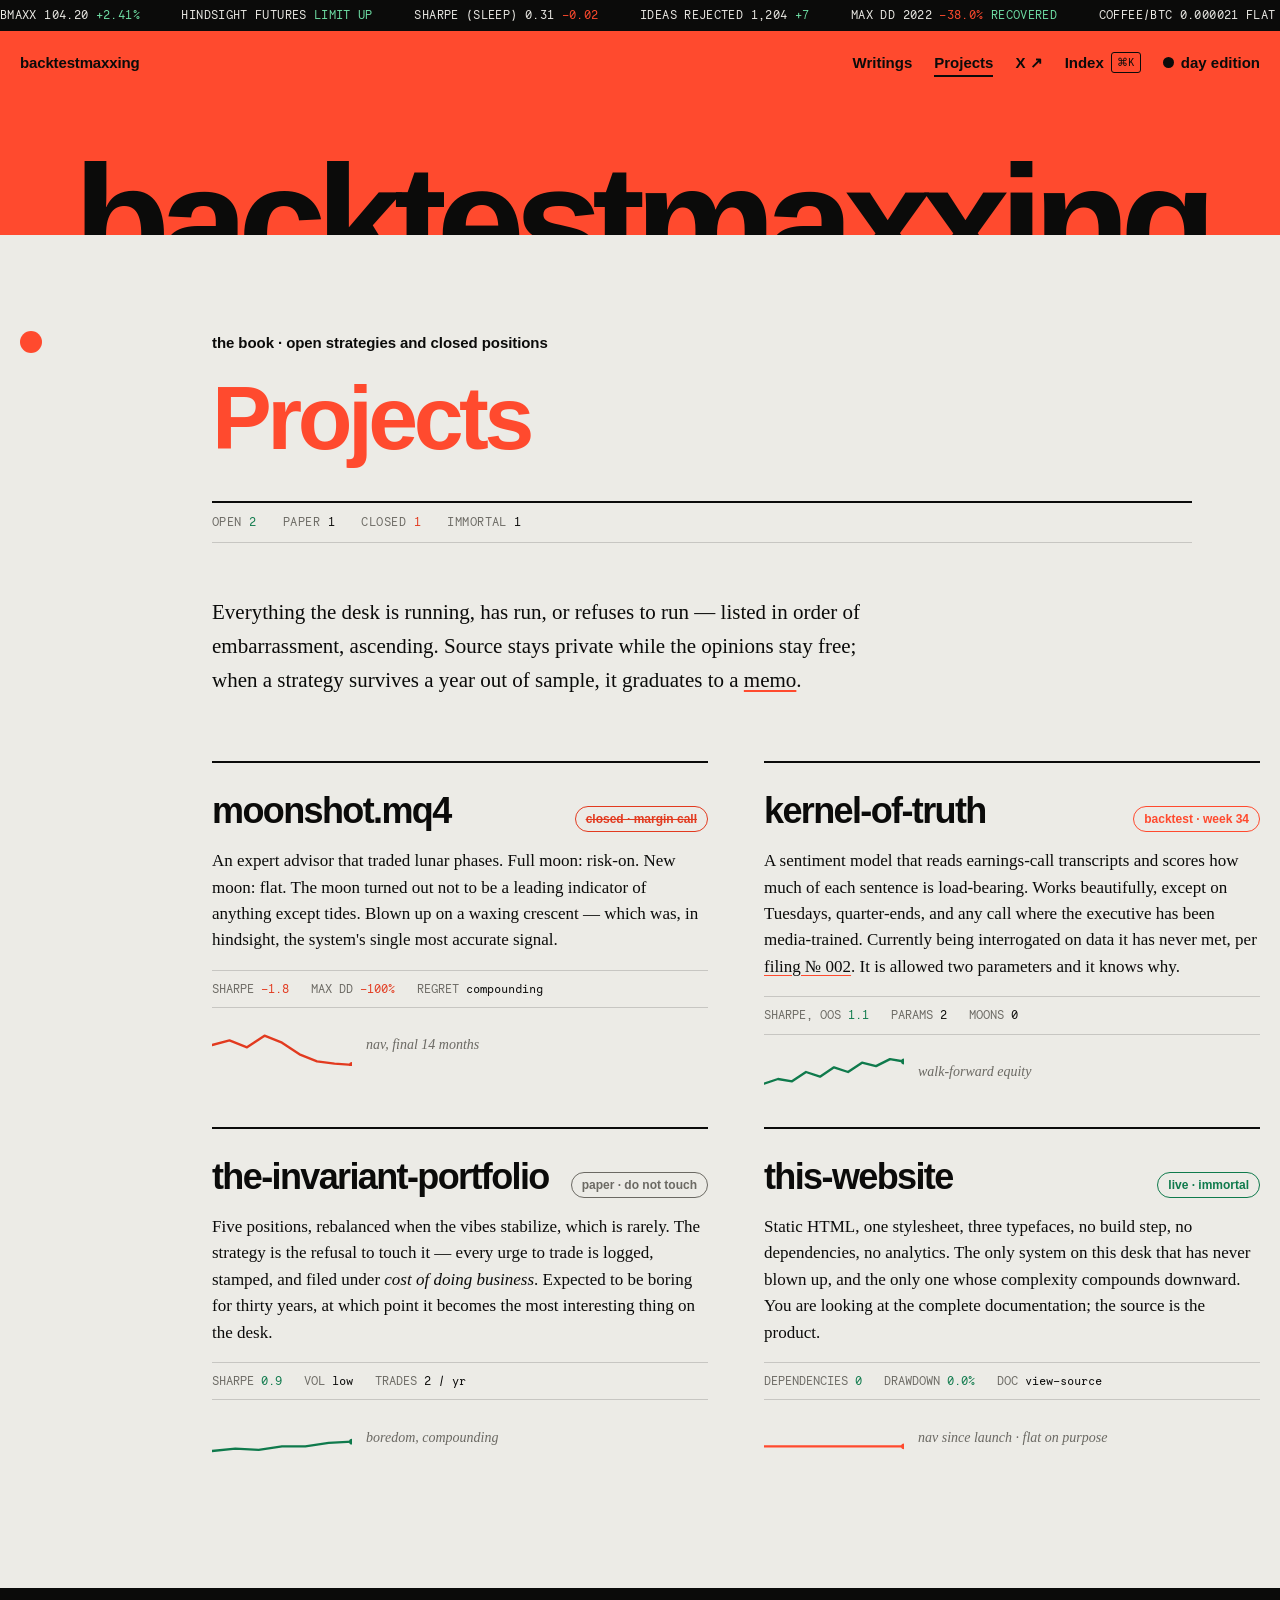
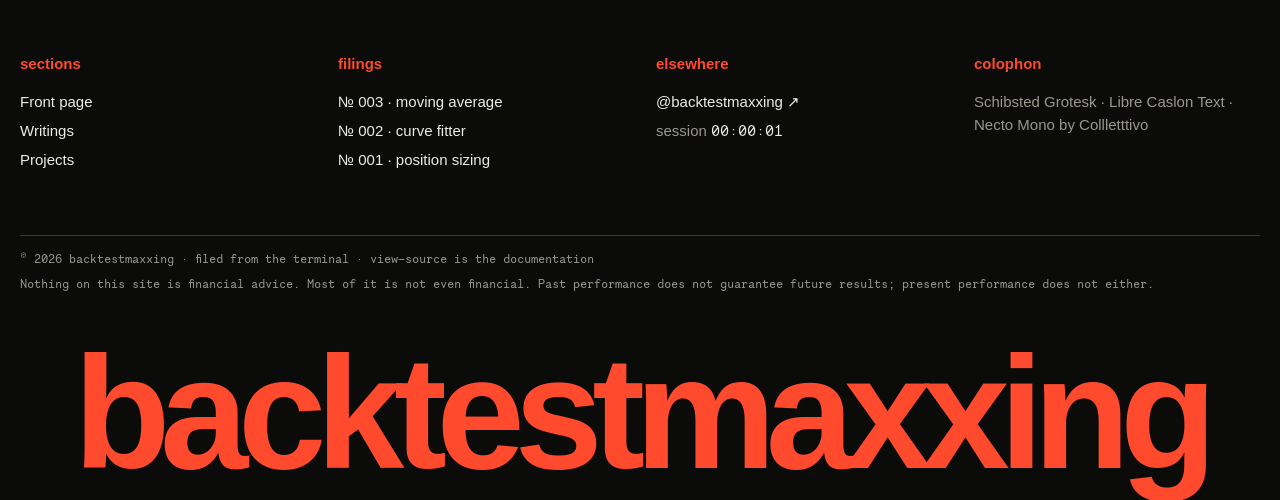
==== commit fb51c51d: "Redesign after jasonpontin.com: vermilion block, cropped name Main inspiration is jasonpontin.com fr" ====
--- a/projects/index.html
+++ b/projects/index.html
@@ -5,13 +5,13 @@
 <meta name="viewport" content="width=device-width, initial-scale=1, viewport-fit=cover">
 <title>projects — backtestmaxxing</title>
 <meta name="description" content="The book: open strategies and closed positions from the backtestmaxxing desk, listed in order of embarrassment, ascending.">
-<meta name="theme-color" content="#f6dcc6">
+<meta name="theme-color" content="#ff4a2e">
 <meta property="og:title" content="projects — backtestmaxxing">
 <meta property="og:description" content="Open strategies and closed positions, in order of embarrassment, ascending.">
 <meta property="og:type" content="website">
 <meta property="og:url" content="https://backtestmaxxing.github.io/projects/">
 <link rel="canonical" href="https://backtestmaxxing.github.io/projects/">
-<link rel="icon" href="data:image/svg+xml,%3Csvg xmlns='http://www.w3.org/2000/svg' viewBox='0 0 32 32'%3E%3Crect width='32' height='32' rx='3' fill='%23f6dcc6'/%3E%3Cpath d='M6 23 L13 15 L18 19 L26 8' fill='none' stroke='%231c1410' stroke-width='3.2' stroke-linecap='square'/%3E%3Ccircle cx='26' cy='8' r='2.8' fill='%23b4261c'/%3E%3C/svg%3E">
+<link rel="icon" href="data:image/svg+xml,%3Csvg xmlns='http://www.w3.org/2000/svg' viewBox='0 0 32 32'%3E%3Crect width='32' height='32' fill='%23ff4a2e'/%3E%3Cpath d='M5 32 V12 h7 a6 6 0 0 1 0 12 h-7' fill='none' stroke='%230b0b0a' stroke-width='4'/%3E%3Ccircle cx='25' cy='9' r='3.5' fill='%23ecebe6'/%3E%3C/svg%3E">
 <script>
 (function () {
   var t = "paper";
@@ -19,7 +19,7 @@
   document.documentElement.dataset.theme = t;
 })();
 </script>
-<link rel="preload" href="/fonts/sprat-condensed-black.woff2" as="font" type="font/woff2" crossorigin>
+<link rel="preload" href="/fonts/schibsted-grotesk.woff2" as="font" type="font/woff2" crossorigin>
 <link rel="preload" href="/fonts/libre-caslon-text.woff2" as="font" type="font/woff2" crossorigin>
 <link rel="stylesheet" href="/style.css">
 </head>
@@ -57,24 +57,19 @@
 </div>
 
 <header class="masthead">
-  <div class="wrap">
-    <div class="mast-top">
-      <span>essays filed as memos</span>
-      <span class="mast-mid">“it worked on the data”</span>
-      <span>projects tracked as strategies</span>
-    </div>
+  <div class="wrap mast-bar">
     <a class="brand" href="/">backtestmaxxing</a>
     <nav class="mast-nav" aria-label="site">
       <a href="/writings/">Writings</a>
       <a href="/projects/">Projects</a>
       <a class="ext" href="https://x.com/backtestmaxxing" target="_blank" rel="noopener noreferrer">X&nbsp;↗</a>
-      <span class="sp"></span>
-      <button class="kbd" id="cmdkOpen" type="button" aria-haspopup="dialog" aria-label="open the index (⌘K)"><span>index</span> <kbd>⌘K</kbd></button>
+      <button class="kbd" id="cmdkOpen" type="button" aria-haspopup="dialog" aria-label="open the index (⌘K)"><span>Index</span> <kbd>⌘K</kbd></button>
       <button class="toggle" id="themeToggle" type="button" aria-pressed="false" aria-label="switch edition" title="switch edition">
-        <span class="dot" aria-hidden="true"></span><span class="lbl">pink edition</span>
+        <span class="dot" aria-hidden="true"></span><span class="lbl">day edition</span>
       </button>
     </nav>
   </div>
+  <p class="mast-word" aria-hidden="true"><span>backtestmaxxing</span></p>
 </header>
 
 <main id="main" class="wrap">
@@ -209,15 +204,15 @@
       </div>
       <div>
         <p class="foot-h">colophon</p>
-        <span>Sprat &amp; Necto Mono by Collletttivo · Libre Caslon Text · set on pink paper</span>
-      </div>
-    </div>
-    <p class="foot-mark" aria-hidden="true">backtestmaxxing</p>
+        <span>Schibsted Grotesk · Libre Caslon Text · Necto Mono by Collletttivo</span>
+      </div>
+    </div>
     <div class="foot-grid">
       <span>© 2026 backtestmaxxing · filed from the terminal · view-source is the documentation</span>
     </div>
     <p class="foot-note">Nothing on this site is financial advice. Most of it is not even financial. Past performance does not guarantee future results; present performance does not either.</p>
   </div>
+  <p class="foot-mark" aria-hidden="true">backtestmaxxing</p>
 </footer>
 
 <dialog class="cmdk" id="cmdk" aria-label="site index">
@@ -231,7 +226,7 @@
       <li><a href="/writings/curve-fitter/">Confessions of a Curve Fitter <span>№ 002</span></a></li>
       <li><a href="/writings/position-sizing/">Position Sizing for Irreversible Decisions <span>№ 001</span></a></li>
       <li><a href="https://x.com/backtestmaxxing" target="_blank" rel="noopener noreferrer">@backtestmaxxing on X <span>↗</span></a></li>
-      <li><button type="button" data-act="theme">Switch edition <span>pink / night</span></button></li>
+      <li><button type="button" data-act="theme">Switch edition <span>day / night</span></button></li>
     </ul>
     <p class="cmdk-foot"><kbd>↑</kbd><kbd>↓</kbd> move · <kbd>↵</kbd> open · <kbd>esc</kbd> close</p>
   </form>
--- a/style.css
+++ b/style.css
@@ -1,54 +1,54 @@
-/* backtestmaxxing — the pink paper.
-   Sprat + Necto Mono (Collletttivo, OFL) and Libre Caslon Text (OFL). */
-
-@font-face { font-family: "Sprat"; src: url("/fonts/sprat-bold.woff2") format("woff2"); font-weight: 700; font-display: swap; }
-@font-face { font-family: "Sprat Condensed"; src: url("/fonts/sprat-condensed-black.woff2") format("woff2"); font-weight: 900; font-display: swap; }
+/* backtestmaxxing — a vermilion block, a cropped name, an off-white page.
+   After jasonpontin.com (via minimal.gallery).
+   Schibsted Grotesk and Libre Caslon Text (OFL), Necto Mono by Collletttivo (OFL). */
+
+@font-face { font-family: "Schibsted Grotesk"; src: url("/fonts/schibsted-grotesk.woff2") format("woff2"); font-weight: 400 900; font-display: swap; }
 @font-face { font-family: "Necto Mono"; src: url("/fonts/necto-mono.woff2") format("woff2"); font-weight: 400; font-display: swap; }
 @font-face { font-family: "Libre Caslon Text"; src: url("/fonts/libre-caslon-text.woff2") format("woff2"); font-weight: 400; font-display: swap; }
 @font-face { font-family: "Libre Caslon Text"; src: url("/fonts/libre-caslon-text-italic.woff2") format("woff2"); font-weight: 400; font-style: italic; font-display: swap; }
 @font-face { font-family: "Libre Caslon Text"; src: url("/fonts/libre-caslon-text-700.woff2") format("woff2"); font-weight: 700; font-display: swap; }
 
 :root {
-  --display: "Sprat", "Libre Caslon Text", Georgia, serif;
-  --heavy: "Sprat Condensed", "Sprat", Georgia, serif;
+  --sans: "Schibsted Grotesk", "Helvetica Neue", Arial, sans-serif;
   --serif: "Libre Caslon Text", Georgia, serif;
   --mono: "Necto Mono", ui-monospace, monospace;
-  --wrap: 1240px;
+  --wrap: 1360px;
+  --gut: clamp(0px, 15vw, 220px);
   --ease: cubic-bezier(0.2, 0.7, 0.1, 1);
-}
-
-/* Pink edition: salmon newsprint, ink, one red and one green. */
+  --red: #ff4a2e;
+  --black: #0b0b0a;
+}
+
+/* Day edition: off-white page, ink, vermilion. Green only for gains. */
 :root,
 [data-theme="paper"] {
-  --bg: #f6dcc6;
-  --bg2: #efcdb2;
-  --ink: #1c1410;
-  --muted: #6f5848;
-  --rule: #1c1410;
-  --hair: rgba(28, 20, 16, 0.22);
-  --grid: rgba(28, 20, 16, 0.12);
-  --gain: #0d6a45;
-  --loss: #b4261c;
-  --accent: #b4261c;
-  --dots: rgba(28, 20, 16, 0.13);
-  --hl: #ffd9a8;
+  --bg: #ecebe6;
+  --bg2: #e1dfd8;
+  --ink: #0b0b0a;
+  --muted: #6b6963;
+  --hair: rgba(11, 11, 10, 0.16);
+  --grid: rgba(11, 11, 10, 0.1);
+  --gain: #0f7a4c;
+  --loss: #e23a1f;
+  --accent: var(--red);
+  --foot: #0b0b0a;
+  --foot-ink: #ecebe6;
   color-scheme: light;
 }
 
-/* Night edition: the same paper, read under a desk lamp. */
+/* Night edition: the page goes dark, the block stays vermilion. */
 [data-theme="night"] {
-  --bg: #16110e;
-  --bg2: #231a15;
-  --ink: #f4dfcb;
-  --muted: #b29a86;
-  --rule: #f4dfcb;
-  --hair: rgba(244, 223, 203, 0.2);
-  --grid: rgba(244, 223, 203, 0.1);
-  --gain: #5fd09b;
-  --loss: #ff7b69;
-  --accent: #ff9b7a;
-  --dots: rgba(244, 223, 203, 0.1);
-  --hl: #4a2a1e;
+  --bg: #0e0d0c;
+  --bg2: #1b1a18;
+  --ink: #ecebe6;
+  --muted: #9a978f;
+  --hair: rgba(236, 235, 230, 0.16);
+  --grid: rgba(236, 235, 230, 0.09);
+  --gain: #4fd394;
+  --loss: #ff6a52;
+  --accent: var(--red);
+  --foot: #1b1a18;
+  --foot-ink: #ecebe6;
   color-scheme: dark;
 }
 
@@ -58,175 +58,162 @@
   margin: 0;
   background: var(--bg);
   color: var(--ink);
-  font-family: var(--serif);
-  font-size: 18px;
-  line-height: 1.6;
-  font-kerning: normal;
+  font-family: var(--sans);
+  font-size: 17px;
+  line-height: 1.55;
   -webkit-font-smoothing: antialiased;
   transition: background-color 0.4s var(--ease), color 0.4s var(--ease);
 }
-::selection { background: var(--ink); color: var(--bg); }
+::selection { background: var(--red); color: var(--black); }
 a { color: inherit; }
 b, strong { font-weight: 700; }
 .up { color: var(--gain); }
 .down { color: var(--loss); }
 
-.wrap { width: min(var(--wrap), 100% - 48px); margin-inline: auto; }
+.wrap { width: min(var(--wrap), 100% - 40px); margin-inline: auto; }
 
 .skip {
   position: absolute; left: 12px; top: -60px; z-index: 300;
-  padding: 8px 14px; background: var(--ink); color: var(--bg);
-  font-family: var(--mono); font-size: 13px; text-decoration: none;
+  padding: 8px 14px; background: var(--black); color: #fff;
+  font-size: 14px; font-weight: 600; text-decoration: none;
 }
 .skip:focus { top: 12px; }
-:focus-visible { outline: 2px solid var(--accent); outline-offset: 3px; }
-
+:focus-visible { outline: 2px solid var(--red); outline-offset: 3px; }
+
+/* Small bold label, as on the featured-essay block. */
 .kicker {
-  margin: 0 0 14px;
-  font-family: var(--mono);
-  font-size: 12px;
-  letter-spacing: 0.12em;
-  text-transform: uppercase;
-  color: var(--muted);
-}
-
-/* ---------------- ticker: the stock table strip ---------------- */
+  margin: 0 0 18px;
+  font-size: 15px;
+  font-weight: 700;
+  letter-spacing: -0.005em;
+}
+
+/* ---------------- ticker ---------------- */
 
 .ticker {
   overflow: hidden;
   white-space: nowrap;
-  background: var(--ink);
-  color: var(--bg);
+  background: var(--black);
+  color: #ecebe6;
   font-family: var(--mono);
   font-size: 12px;
-  letter-spacing: 0.04em;
+  letter-spacing: 0.03em;
   padding-top: env(safe-area-inset-top);
   user-select: none;
 }
 .ticker-track { display: inline-flex; animation: tape 80s linear infinite; will-change: transform; }
-.ticker .set { display: inline-flex; gap: 2.6rem; padding: 7px 2.6rem 7px 0; }
+.ticker .set { display: inline-flex; gap: 2.6rem; padding: 6px 2.6rem 6px 0; }
 .ticker:hover .ticker-track { animation-play-state: paused; }
-.ticker b { font-weight: 400; color: var(--bg); }
-.ticker .up { color: #7fe0ae; }
-.ticker .down { color: #ff9a8a; }
-[data-theme="night"] .ticker .up { color: #0d6a45; }
-[data-theme="night"] .ticker .down { color: #b4261c; }
+.ticker b { font-weight: 400; }
+.ticker .up { color: #6fe0a6; }
+.ticker .down { color: var(--red); }
 @keyframes tape { to { transform: translate3d(-50%, 0, 0); } }
 
-/* ---------------- masthead ---------------- */
-
-.masthead { padding-top: 14px; }
-.mast-top {
+/* ---------------- the vermilion block ---------------- */
+
+.masthead {
+  position: relative;
+  overflow: hidden;
+  background: var(--red);
+  color: var(--black);
+}
+.mast-bar {
+  position: relative;
+  z-index: 2;
   display: flex;
   justify-content: space-between;
+  align-items: center;
   gap: 16px;
-  padding-bottom: 8px;
-  border-bottom: 1px solid var(--rule);
-  font-family: var(--mono);
-  font-size: 11.5px;
-  letter-spacing: 0.1em;
-  text-transform: uppercase;
-  color: var(--muted);
-}
-.mast-mid { font-family: var(--serif); font-style: italic; text-transform: none; letter-spacing: 0; font-size: 14px; color: var(--ink); }
-.brand {
-  display: block;
-  padding: 10px 0 6px;
-  font-family: var(--heavy);
-  font-weight: 900;
-  font-size: clamp(32px, 7vw, 86px);
-  line-height: 0.95;
-  letter-spacing: -0.01em;
+  padding: 20px 0;
+}
+.brand { font-size: 15px; font-weight: 700; letter-spacing: -0.01em; text-decoration: none; }
+.mast-nav { display: flex; align-items: center; gap: 22px; font-size: 15px; font-weight: 700; }
+.mast-nav > a { text-decoration: none; position: relative; }
+.mast-nav > a::after {
+  content: ""; position: absolute; left: 0; right: 0; bottom: -3px; height: 2px;
+  background: currentColor; transform: scaleX(0); transform-origin: left;
+  transition: transform 0.3s var(--ease);
+}
+.mast-nav > a:hover::after, .mast-nav > a[aria-current="page"]::after { transform: scaleX(1); }
+.mast-nav button {
+  display: inline-flex; align-items: center; gap: 7px;
+  padding: 0; border: 0; background: none; color: inherit;
+  font: inherit; cursor: pointer;
+}
+.mast-nav button:hover { text-decoration: underline; text-underline-offset: 4px; text-decoration-thickness: 2px; }
+kbd { font-family: var(--mono); font-size: 11px; font-weight: 400; padding: 1px 5px; border: 1px solid currentColor; border-radius: 3px; }
+.toggle .dot { width: 11px; height: 11px; border-radius: 50%; background: var(--black); transition: background-color 0.3s; }
+[data-theme="night"] .toggle .dot { background: transparent; box-shadow: inset 0 0 0 2px var(--black); }
+
+/* The name, cropped by the fold. */
+.mast-word {
+  margin: 0;
+  height: clamp(64px, 11vw, 160px);
+  white-space: nowrap;
   text-align: center;
-  text-decoration: none;
-}
-.masthead.front .brand { font-size: min(9.6vw, 138px); padding: 16px 0 4px; letter-spacing: -0.02em; }
-.mast-nav {
-  position: relative;
-  display: flex;
-  align-items: center;
-  gap: 4px;
-  border-top: 3px double var(--rule);
-  border-bottom: 1px solid var(--rule);
-  font-family: var(--mono);
-  font-size: 13px;
-  letter-spacing: 0.08em;
-  text-transform: uppercase;
-}
-.mast-nav::after {
-  content: ""; position: absolute; left: 0; right: 0; bottom: -4px;
-  border-bottom: 1px solid var(--rule);
-}
-.mast-nav > a {
-  padding: 10px 12px;
-  text-decoration: none;
-  background: linear-gradient(var(--ink), var(--ink)) no-repeat left bottom / 0 2px;
-  transition: background-size 0.3s var(--ease);
-}
-.mast-nav > a:first-child { padding-left: 0; }
-.mast-nav > a:hover, .mast-nav > a[aria-current="page"] { background-size: 100% 2px; }
-.mast-nav .sp { flex: 1; }
-.mast-nav button {
-  display: inline-flex; align-items: center; gap: 8px;
-  padding: 6px 10px; margin-left: 6px;
-  border: 1px solid var(--rule); border-radius: 0;
-  background: transparent; color: inherit;
-  font: inherit; font-size: 12px; letter-spacing: 0.08em; text-transform: uppercase;
-  cursor: pointer;
-  transition: background-color 0.2s, color 0.2s;
-}
-.mast-nav button:hover { background: var(--ink); color: var(--bg); }
-kbd { font-family: var(--mono); font-size: 11px; padding: 1px 5px; border: 1px solid currentColor; border-radius: 3px; opacity: 0.75; }
-.toggle .dot { width: 10px; height: 10px; border-radius: 50%; background: var(--loss); box-shadow: inset -3px -2px 0 rgba(0,0,0,0.25); }
-[data-theme="night"] .toggle .dot { background: var(--bg); box-shadow: inset 3px -2px 0 var(--ink); border: 1px solid var(--ink); }
-
-main { padding-bottom: 72px; }
+  font-weight: 800;
+  font-size: 12.4vw;
+  line-height: 1;
+  letter-spacing: -0.065em;
+  user-select: none;
+}
+.mast-word span { display: inline-block; animation: surface 1.1s var(--ease) both; }
+@keyframes surface { from { transform: translateY(0.5em); } }
+.masthead.front .mast-word { height: clamp(150px, 27vw, 400px); display: flex; align-items: flex-end; justify-content: center; overflow: hidden; }
+.masthead.front .mast-word span { margin-bottom: -0.27em; }
+.masthead:not(.front) .mast-word { overflow: hidden; display: flex; align-items: flex-end; justify-content: center; }
+.masthead:not(.front) .mast-word span { margin-bottom: -0.42em; }
+
+main { padding-bottom: 96px; }
+
+/* The red dot sits in the left gutter, like a page marker. */
+.hero-top, .memo-head, .sect-h { position: relative; }
+.hero-top::before, .memo-head::before, .sect-h::before {
+  content: "";
+  position: absolute;
+  left: calc(-1 * var(--gut));
+  top: 2px;
+  width: 22px; height: 22px; border-radius: 50%;
+  background: var(--red);
+}
+.hero, .memo-head, .sect, .lost { margin-left: var(--gut); }
 
 /* ---------------- load motion ---------------- */
 
-@keyframes rise { from { opacity: 0; transform: translateY(14px); } to { opacity: 1; transform: none; } }
-.hero > *, .memo-head > *, .lost > * { animation: rise 0.8s var(--ease) both; }
-.hero > :nth-child(2), .memo-head > :nth-child(2), .lost > :nth-child(2) { animation-delay: 0.08s; }
-.memo-head > :nth-child(3), .lost > :nth-child(3) { animation-delay: 0.16s; }
-.memo-head > :nth-child(n+4), .lost > :nth-child(n+4) { animation-delay: 0.24s; }
-
-/* ---------------- front page hero ---------------- */
-
-.hero { padding-top: 36px; }
-.hero-top {
-  display: grid;
-  grid-template-columns: minmax(0, 8fr) minmax(0, 3fr);
-  gap: 40px;
-  align-items: end;
-  padding-bottom: 28px;
-  border-bottom: 1px solid var(--rule);
-}
+@keyframes rise { from { opacity: 0; transform: translateY(18px); } to { opacity: 1; transform: none; } }
+.hero-top > *, .hero-body, .memo-head > *, .lost > * { animation: rise 0.9s var(--ease) both; }
+.hero-top > :nth-child(2), .memo-head > :nth-child(2), .lost > :nth-child(2) { animation-delay: 0.1s; }
+.hero-body, .memo-head > :nth-child(3), .lost > :nth-child(3) { animation-delay: 0.2s; }
+.memo-head > :nth-child(n+4), .lost > :nth-child(n+4) { animation-delay: 0.3s; }
+
+/* ---------------- front page ---------------- */
+
+.hero { padding-top: 110px; }
+.hero-top { max-width: 980px; }
 .lede {
   margin: 0;
-  font-family: var(--display);
-  font-weight: 700;
-  font-size: clamp(36px, 5.4vw, 76px);
-  line-height: 1.02;
-  letter-spacing: -0.015em;
+  color: var(--red);
+  font-weight: 700;
+  font-size: clamp(42px, 6.2vw, 92px);
+  line-height: 0.98;
+  letter-spacing: -0.045em;
   text-wrap: balance;
 }
-.lede em { font-style: normal; color: var(--accent); }
+.lede em { font-style: normal; color: var(--ink); }
 .sub {
-  margin: 0;
-  padding-left: 22px;
-  border-left: 1px solid var(--rule);
-  font-size: 17px;
-  font-style: italic;
+  max-width: 520px;
+  margin: 30px 0 0;
+  font-family: var(--serif);
+  font-size: 19px;
   line-height: 1.5;
-  color: var(--muted);
-}
-.sub b { font-style: normal; color: var(--ink); }
+}
+.sub b { font-family: var(--sans); }
 
 .hero-body {
   display: grid;
-  grid-template-columns: minmax(0, 8fr) minmax(0, 3fr);
-  gap: 40px;
-  padding-top: 28px;
+  grid-template-columns: minmax(0, 7fr) minmax(0, 3fr);
+  gap: 56px;
+  padding-top: 90px;
 }
 
 .sheet { margin: 0; }
@@ -234,411 +221,335 @@
   display: flex;
   flex-wrap: wrap;
   gap: 6px 26px;
-  padding: 9px 0;
-  border-top: 2px solid var(--rule);
-  border-bottom: 1px solid var(--rule);
+  padding: 10px 0;
+  border-top: 2px solid var(--ink);
+  border-bottom: 1px solid var(--hair);
   font-family: var(--mono);
   font-size: 12px;
-  letter-spacing: 0.06em;
+  letter-spacing: 0.04em;
   color: var(--muted);
 }
 .sheet-head b, .memo-meta b { font-weight: 400; color: var(--ink); }
 .sheet-head b.up, .memo-meta b.up { color: var(--gain); }
 .sheet-head b.down, .memo-meta b.down { color: var(--loss); }
-.sheet-fig {
-  padding: 14px 0 4px;
-  background-image: radial-gradient(var(--dots) 1.1px, transparent 1.3px);
-  background-size: 7px 7px;
-  background-position: 0 0;
-}
-.sheet-fig svg { display: block; width: 100%; height: auto; }
-.sheet-foot {
-  padding-top: 8px;
-  border-top: 1px solid var(--rule);
-  font-size: 14px;
-  font-style: italic;
-  color: var(--muted);
-}
-
+.sheet-fig { padding: 18px 0 6px; }
+.sheet-fig svg { display: block; width: 100%; height: auto; overflow: visible; }
+.sheet-foot { padding-top: 10px; border-top: 1px solid var(--hair); font-family: var(--serif); font-size: 14px; font-style: italic; color: var(--muted); }
+
+.halftone { opacity: 0.55; }
 .curve-path {
   fill: none;
-  stroke: var(--ink);
-  stroke-width: 2.6;
+  stroke: var(--red);
+  stroke-width: 3;
   stroke-linejoin: round;
   stroke-linecap: round;
   stroke-dasharray: 2600;
   stroke-dashoffset: 2600;
-  animation: draw 2.6s cubic-bezier(0.65, 0, 0.2, 1) 0.3s forwards;
+  animation: draw 2.6s cubic-bezier(0.65, 0, 0.2, 1) 0.4s forwards;
 }
 @keyframes draw { to { stroke-dashoffset: 0; } }
-.anno { font-family: var(--mono); font-size: 12px; letter-spacing: 0.03em; fill: var(--muted); }
+.anno { font-family: var(--mono); font-size: 12px; fill: var(--muted); }
 .anno.up { fill: var(--gain); }
 .anno.down { fill: var(--loss); }
 .pulse { fill: none; stroke: var(--gain); animation: ping 2.2s ease-out infinite; }
 @keyframes ping { 0% { r: 4; opacity: 0.85; } 100% { r: 15; opacity: 0; } }
-.axis { font-family: var(--mono); font-size: 11px; fill: var(--muted); letter-spacing: 0.04em; }
+.axis { font-family: var(--mono); font-size: 11px; fill: var(--muted); }
 .gridline { stroke: var(--grid); stroke-width: 1; }
 
-.stats { display: flex; flex-direction: column; border-top: 2px solid var(--rule); }
-.stat {
-  display: grid;
-  gap: 2px;
-  padding: 10px 0 11px;
-  border-bottom: 1px solid var(--hair);
-}
-.stat .v { font-family: var(--heavy); font-weight: 900; font-size: 34px; line-height: 1; letter-spacing: 0.01em; }
-.stat .k { font-family: var(--mono); font-size: 11.5px; letter-spacing: 0.05em; text-transform: uppercase; color: var(--muted); }
+.stats { display: flex; flex-direction: column; border-top: 2px solid var(--ink); }
+.stat { display: grid; gap: 2px; padding: 12px 0 13px; border-bottom: 1px solid var(--hair); }
+.stat .v { font-weight: 700; font-size: 34px; line-height: 1; letter-spacing: -0.04em; }
+.stat .k { font-size: 13px; color: var(--muted); }
 
 /* ---------------- sections ---------------- */
 
-.sect { padding-top: 56px; }
+.sect { padding-top: 110px; }
 .sect-h {
   display: flex;
   justify-content: space-between;
   align-items: baseline;
   gap: 16px;
-  margin: 0 0 22px;
-  padding-bottom: 8px;
-  border-bottom: 3px double var(--rule);
-  font-family: var(--display);
-  font-size: clamp(26px, 3vw, 36px);
-  line-height: 1.1;
-}
-.sect-h a { font-family: var(--mono); font-size: 13px; letter-spacing: 0.08em; text-transform: uppercase; text-decoration: none; }
-.sect-h a:hover { color: var(--accent); }
-
-.prose { max-width: 700px; }
-.sect > .prose { max-width: none; columns: 2; column-gap: 48px; column-rule: 1px solid var(--hair); }
-.sect > .prose p { break-inside: avoid-column; }
+  margin: 0 0 28px;
+  font-size: 15px;
+  font-weight: 700;
+  letter-spacing: -0.005em;
+}
+.sect-h::before { top: 0; }
+.sect-h a { text-decoration: none; }
+.sect-h a:hover { color: var(--red); }
+
+.prose { max-width: 680px; font-family: var(--serif); font-size: 19px; line-height: 1.62; }
 .prose p { margin: 0 0 1.1em; hyphens: auto; }
 .prose a {
   text-decoration: underline;
-  text-decoration-thickness: 1px;
+  text-decoration-thickness: 1.5px;
   text-underline-offset: 3px;
-  text-decoration-color: var(--accent);
-  transition: background-color 0.2s;
-}
-.prose a:hover { background: var(--hl); }
-.prose em { font-style: italic; }
+  text-decoration-color: var(--red);
+  transition: color 0.2s;
+}
+.prose a:hover { color: var(--red); }
 .drop::first-letter {
   float: left;
-  margin: 6px 10px 0 0;
-  font-family: var(--heavy);
-  font-weight: 900;
-  font-size: 4.6em;
-  line-height: 0.78;
-  color: var(--accent);
+  margin: 4px 10px 0 0;
+  font-family: var(--sans);
+  font-weight: 800;
+  font-size: 4.3em;
+  line-height: 0.8;
+  letter-spacing: -0.04em;
+  color: var(--red);
 }
 .prose h2 {
-  margin: 1.8em 0 0.6em;
-  font-family: var(--display);
-  font-size: 30px;
-  line-height: 1.15;
-}
-.prose blockquote {
-  margin: 1.6em 0;
-  padding: 18px 0 14px;
-  border-top: 2px solid var(--rule);
-  border-bottom: 1px solid var(--rule);
-}
+  margin: 1.9em 0 0.5em;
+  font-family: var(--sans);
+  font-size: 32px;
+  line-height: 1.05;
+  letter-spacing: -0.035em;
+}
+.prose blockquote { margin: 1.8em 0; padding: 0; }
 .prose blockquote p {
   margin: 0;
-  font-family: var(--display);
-  font-size: clamp(24px, 2.6vw, 32px);
-  line-height: 1.18;
+  color: var(--red);
+  font-family: var(--sans);
+  font-weight: 700;
+  font-size: clamp(28px, 3.4vw, 44px);
+  line-height: 1.02;
+  letter-spacing: -0.04em;
   text-wrap: balance;
 }
-.prose blockquote p::before { content: "“"; color: var(--accent); }
-.prose blockquote p::after { content: "”"; color: var(--accent); }
-code { font-family: var(--mono); font-size: 0.85em; padding: 1px 5px; background: var(--bg2); }
+code { font-family: var(--mono); font-size: 0.82em; padding: 1px 5px; background: var(--bg2); }
 
 /* ---------------- filings list ---------------- */
 
-.filings { border-top: 1px solid var(--rule); }
+.filings { border-top: 2px solid var(--ink); }
 .filing {
-  position: relative;
   display: grid;
-  grid-template-columns: 210px minmax(0, 1fr) auto;
+  grid-template-columns: 190px minmax(0, 1fr) auto;
   grid-template-areas: "no title chip" "no sub chip";
-  gap: 4px 28px;
+  gap: 6px 32px;
   align-items: baseline;
-  padding: 22px 12px 22px 0;
-  border-bottom: 1px solid var(--rule);
+  padding: 28px 0;
+  border-bottom: 1px solid var(--hair);
   text-decoration: none;
-  transition: background-color 0.25s var(--ease), padding 0.35s var(--ease);
-}
-.filing:hover { background: var(--bg2); padding-left: 12px; }
-.f-no { grid-area: no; font-family: var(--mono); font-size: 12.5px; letter-spacing: 0.06em; color: var(--muted); }
+}
+.f-no { grid-area: no; font-family: var(--mono); font-size: 12.5px; color: var(--muted); }
 .f-title {
   grid-area: title;
-  font-family: var(--display);
-  font-size: clamp(24px, 2.6vw, 34px);
-  line-height: 1.1;
-}
-.filing:hover .f-title { color: var(--accent); }
-.f-sub { grid-area: sub; font-style: italic; color: var(--muted); }
+  font-weight: 700;
+  font-size: clamp(26px, 3vw, 42px);
+  line-height: 1;
+  letter-spacing: -0.04em;
+  transition: color 0.25s, transform 0.4s var(--ease);
+}
+.filing:hover .f-title { color: var(--red); transform: translateX(10px); }
+.f-sub { grid-area: sub; font-family: var(--serif); font-style: italic; color: var(--muted); }
 .filing .chip { grid-area: chip; align-self: center; }
 
 .chip {
   display: inline-block;
-  padding: 3px 9px;
-  border: 1px solid currentColor;
+  padding: 3px 10px;
+  border: 1.5px solid currentColor;
   border-radius: 999px;
-  font-family: var(--mono);
-  font-size: 11.5px;
-  letter-spacing: 0.06em;
-  text-transform: uppercase;
+  font-size: 12px;
+  font-weight: 600;
   white-space: nowrap;
   color: var(--muted);
 }
-.chip.warm { color: var(--accent); }
+.chip.warm { color: var(--red); }
 .chip.live { color: var(--gain); }
-.chip.dead { color: var(--loss); text-decoration: line-through; text-decoration-thickness: 1px; }
+.chip.dead { color: var(--loss); text-decoration: line-through; }
 
 /* ---------------- memo and index pages ---------------- */
 
-.memo-head { padding-top: 44px; }
+.memo-head { padding-top: 96px; }
+.memo-head::before { top: 96px; }
+.memo-head > .kicker { margin-bottom: 22px; }
 .memo-head > h1 {
-  max-width: 15ch;
-  margin: 0 0 22px;
-  font-family: var(--display);
-  font-size: clamp(40px, 6.6vw, 92px);
-  line-height: 0.98;
-  letter-spacing: -0.015em;
+  max-width: 14ch;
+  margin: 0 0 40px;
+  color: var(--red);
+  font-weight: 700;
+  font-size: clamp(44px, 7vw, 108px);
+  line-height: 0.95;
+  letter-spacing: -0.05em;
   text-wrap: balance;
 }
-.memo-meta { margin-bottom: 36px; }
-.prose.article { margin-inline: auto; font-size: 19px; }
-.memo-head > .prose.article:not(:has(.drop)) { margin-inline: 0; font-style: italic; font-size: 20px; color: var(--muted); }
-
-.tbl { width: 100%; margin: 1.8em 0; border-collapse: collapse; font-size: 15px; }
-.tbl caption {
-  caption-side: top;
-  padding-bottom: 8px;
-  text-align: left;
-  font-style: italic;
-  font-size: 14px;
-  color: var(--muted);
-}
-.tbl th {
-  padding: 8px 10px 8px 0;
-  border-top: 2px solid var(--rule);
-  border-bottom: 1px solid var(--rule);
-  text-align: left;
-  font-family: var(--mono);
-  font-size: 11.5px;
-  font-weight: 400;
-  letter-spacing: 0.06em;
-  text-transform: uppercase;
-}
-.tbl td { padding: 8px 10px 8px 0; border-bottom: 1px solid var(--hair); font-variant-numeric: tabular-nums; }
-.tbl tbody tr:hover { background: var(--bg2); }
-.tbl tfoot td { border-bottom: 1px solid var(--rule); font-family: var(--mono); font-size: 12px; color: var(--muted); }
+.memo-meta { max-width: 980px; margin-bottom: 52px; }
+.memo-head > .prose.article:not(:has(.drop)) { font-size: 21px; }
+
+.tbl { width: 100%; margin: 1.8em 0; border-collapse: collapse; font-family: var(--sans); font-size: 15px; }
+.tbl caption { caption-side: top; padding-bottom: 10px; text-align: left; font-family: var(--serif); font-style: italic; font-size: 14px; color: var(--muted); }
+.tbl th { padding: 9px 10px 9px 0; border-top: 2px solid var(--ink); border-bottom: 1px solid var(--hair); text-align: left; font-size: 13px; font-weight: 700; }
+.tbl td { padding: 9px 10px 9px 0; border-bottom: 1px solid var(--hair); font-variant-numeric: tabular-nums; }
+.tbl tbody tr:hover td { color: var(--red); }
+.tbl tfoot td { font-family: var(--mono); font-size: 12px; color: var(--muted); }
 
 .afterword {
-  max-width: 700px;
-  margin: 48px auto 0;
-  padding: 18px 22px 12px;
-  border: 1px solid var(--rule);
-  box-shadow: 6px 6px 0 var(--ink);
-  background: var(--bg);
+  max-width: 680px;
+  margin-top: 64px;
+  padding: 22px 24px 14px;
+  background: var(--red);
+  color: var(--black);
   font-family: var(--mono);
   font-size: 13px;
 }
-.afterword .row { display: flex; justify-content: space-between; gap: 18px; padding: 7px 0; border-bottom: 1px dashed var(--hair); }
+.afterword .kicker { font-family: var(--sans); color: var(--black); }
+.afterword .row { display: flex; justify-content: space-between; gap: 18px; padding: 7px 0; border-bottom: 1px solid rgba(11, 11, 10, 0.25); }
 .afterword .row:last-child { border-bottom: 0; }
 .afterword .row span:last-child { text-align: right; }
-.afterword b { font-weight: 400; color: var(--accent); }
+.afterword .up { color: var(--black); font-weight: 700; }
+.afterword b { font-weight: 400; background: var(--black); color: var(--red); padding: 0 5px; }
 
 .pager {
-  max-width: 700px;
-  margin: 48px auto 0;
+  max-width: 680px;
+  margin-top: 56px;
   display: grid;
   grid-template-columns: 1fr auto 1fr;
   gap: 16px;
-  padding-top: 14px;
-  border-top: 3px double var(--rule);
-  font-family: var(--mono);
-  font-size: 12.5px;
-  letter-spacing: 0.04em;
-  text-transform: uppercase;
+  padding-top: 16px;
+  border-top: 2px solid var(--ink);
+  font-size: 14px;
+  font-weight: 700;
 }
 .pager > :last-child { text-align: right; }
 .pager > :nth-child(2) { text-align: center; }
 .pager a { text-decoration: none; }
-.pager a:hover { color: var(--accent); }
-.pager span { color: var(--muted); }
-
-/* ---------------- projects: the book ---------------- */
-
-.cards {
-  display: grid;
-  grid-template-columns: repeat(2, minmax(0, 1fr));
-  margin-top: 40px;
-  border-top: 2px solid var(--rule);
-}
-.card { padding: 26px 28px 28px 0; border-bottom: 1px solid var(--rule); }
-.card:nth-child(even) { padding: 26px 0 28px 28px; border-left: 1px solid var(--rule); }
+.pager a:hover { color: var(--red); }
+.pager span { color: var(--muted); font-weight: 400; }
+
+/* ---------------- projects ---------------- */
+
+.cards { display: grid; grid-template-columns: repeat(2, minmax(0, 1fr)); gap: 0 56px; margin-top: 64px; }
+.card { padding: 30px 0 34px; border-top: 2px solid var(--ink); }
 .card-head { display: flex; justify-content: space-between; align-items: baseline; gap: 14px; flex-wrap: wrap; }
-.card h2 { margin: 0; font-family: var(--heavy); font-weight: 900; font-size: 34px; line-height: 1; letter-spacing: 0.005em; }
-.card-body p { margin: 14px 0; }
-.card-body a { text-decoration-color: var(--accent); text-underline-offset: 3px; }
-.metrics {
-  display: flex; flex-wrap: wrap; gap: 4px 22px;
-  padding: 8px 0;
-  border-top: 1px solid var(--hair);
-  border-bottom: 1px solid var(--hair);
-  font-family: var(--mono); font-size: 12px; letter-spacing: 0.05em; color: var(--muted);
-}
+.card h2 { margin: 0; font-size: 36px; font-weight: 700; line-height: 1; letter-spacing: -0.045em; }
+.card:hover h2 { color: var(--red); }
+.card-body p { margin: 16px 0; font-family: var(--serif); font-size: 17px; }
+.card-body a { text-decoration-color: var(--red); text-underline-offset: 3px; }
+.metrics { display: flex; flex-wrap: wrap; gap: 4px 22px; padding: 9px 0; border-top: 1px solid var(--hair); border-bottom: 1px solid var(--hair); font-family: var(--mono); font-size: 12px; color: var(--muted); }
 .metrics b { font-weight: 400; color: var(--ink); }
 .metrics b.up { color: var(--gain); }
 .metrics b.down { color: var(--loss); }
-.spark { margin: 14px 0 0; display: flex; align-items: center; gap: 14px; }
+.spark { margin: 16px 0 0; display: flex; align-items: center; gap: 14px; }
 .spark svg { width: 140px; height: 42px; flex: none; }
-.spark figcaption { font-size: 14px; font-style: italic; color: var(--muted); }
+.spark figcaption { font-family: var(--serif); font-size: 14px; font-style: italic; color: var(--muted); }
 
 /* ---------------- 404 ---------------- */
 
-.lost { padding-top: 40px; text-align: center; }
-.lost .big {
-  margin: 0;
-  font-family: var(--heavy);
-  font-weight: 900;
-  font-size: clamp(120px, 26vw, 340px);
-  line-height: 0.85;
-  color: var(--loss);
-}
-.lost .why { margin: 12px auto; max-width: 560px; font-style: italic; color: var(--muted); }
-.lost .big + .why { font-family: var(--mono); font-style: normal; font-size: 13px; letter-spacing: 0.08em; text-transform: uppercase; color: var(--ink); }
-.lost svg { display: block; width: 100%; max-width: 720px; margin: 24px auto; }
-.board {
-  max-width: 420px;
-  margin: 0 auto 28px;
-  border-top: 2px solid var(--rule);
-  font-family: var(--mono);
-  font-size: 13px;
-  text-align: left;
-  text-transform: uppercase;
-  letter-spacing: 0.06em;
-}
-.board .row { display: flex; justify-content: space-between; padding: 8px 0; border-bottom: 1px solid var(--hair); }
-.board i { display: inline-block; width: 8px; height: 8px; margin-right: 8px; border-radius: 50%; background: currentColor; animation: blink 1.6s steps(2) infinite; }
+.lost { padding-top: 80px; max-width: 760px; }
+.lost .big { margin: 0; color: var(--red); font-weight: 800; font-size: clamp(130px, 24vw, 320px); line-height: 0.82; letter-spacing: -0.07em; }
+.lost .why { margin: 14px 0; font-family: var(--serif); font-style: italic; font-size: 18px; color: var(--muted); }
+.lost .big + .why { font-family: var(--sans); font-style: normal; font-weight: 700; font-size: 15px; color: var(--ink); }
+.lost svg { display: block; width: 100%; margin: 28px 0; }
+.board { max-width: 460px; margin: 0 0 30px; border-top: 2px solid var(--ink); font-size: 14px; }
+.board .row { display: flex; justify-content: space-between; padding: 9px 0; border-bottom: 1px solid var(--hair); }
+.board .row span:first-child { font-weight: 700; }
+.board i { display: inline-block; width: 9px; height: 9px; margin-right: 8px; border-radius: 50%; background: currentColor; animation: blink 1.6s steps(2) infinite; }
 @keyframes blink { 50% { opacity: 0.25; } }
 .back {
   display: inline-block;
-  padding: 12px 20px;
-  background: var(--ink);
-  color: var(--bg);
-  font-family: var(--mono);
-  font-size: 13px;
-  letter-spacing: 0.1em;
+  padding: 13px 22px;
+  background: var(--red);
+  color: var(--black);
+  font-size: 15px;
+  font-weight: 700;
   text-decoration: none;
-  transition: transform 0.2s var(--ease), box-shadow 0.2s var(--ease);
-}
-.back:hover { transform: translate(-3px, -3px); box-shadow: 4px 4px 0 var(--loss); }
-
-/* ---------------- footer: cropped wordmark ---------------- */
-
-.site-foot { overflow: hidden; border-top: 3px double var(--rule); padding-top: 34px; }
-.foot-cols { display: grid; grid-template-columns: repeat(4, minmax(0, 1fr)); gap: 28px; }
+  transition: transform 0.25s var(--ease);
+}
+.back:hover { transform: translateX(6px); }
+
+/* ---------------- footer: ink block, cropped name ---------------- */
+
+.site-foot { overflow: hidden; background: var(--foot); color: var(--foot-ink); padding-top: 64px; }
+.foot-cols { display: grid; grid-template-columns: repeat(4, minmax(0, 1fr)); gap: 32px; }
 .foot-cols > div { display: flex; flex-direction: column; gap: 6px; font-size: 15px; }
 .foot-cols a { text-decoration: none; width: fit-content; }
-.foot-cols a:hover { color: var(--accent); text-decoration: underline; text-underline-offset: 3px; }
-.foot-cols span { color: var(--muted); }
-.foot-cols b { font-family: var(--mono); font-weight: 400; color: var(--ink); }
-.foot-h { margin: 0 0 6px; font-family: var(--mono); font-size: 11.5px; letter-spacing: 0.12em; text-transform: uppercase; color: var(--muted); }
+.foot-cols a:hover { color: var(--red); }
+.foot-cols span { color: #9a978f; }
+.foot-cols b { font-family: var(--mono); font-weight: 400; color: var(--foot-ink); }
+.foot-h { margin: 0 0 8px; font-size: 15px; font-weight: 700; color: var(--red); }
+.foot-grid, .foot-note { margin: 0; font-family: var(--mono); font-size: 12px; color: #9a978f; }
+.foot-grid { margin-top: 64px; padding-top: 14px; border-top: 1px solid rgba(236, 235, 230, 0.2); }
+.foot-note { margin-top: 6px; }
 .foot-mark {
-  margin: 40px calc(50% - 50vw) -0.24em;
-  font-family: var(--heavy);
-  font-weight: 900;
-  font-size: 11vw;
+  height: 13vw;
+  margin: 40px 0 0;
+  overflow: hidden;
+  color: var(--red);
+  font-weight: 800;
+  font-size: 12.4vw;
   line-height: 1;
-  letter-spacing: -0.02em;
+  letter-spacing: -0.065em;
   white-space: nowrap;
   text-align: center;
-  color: transparent;
-  -webkit-text-stroke: 1.5px var(--ink);
   user-select: none;
-}
-@media (min-width: 1440px) { .foot-mark { font-size: 158px; } }
-.foot-grid, .foot-note {
-  position: relative;
-  margin: 0 calc(50% - 50vw);
-  padding: 10px max(24px, 50vw - var(--wrap) / 2);
-  background: var(--ink);
-  color: var(--bg);
-  font-family: var(--mono);
-  font-size: 12px;
-  letter-spacing: 0.04em;
-}
-.foot-note { padding-top: 0; padding-bottom: calc(18px + env(safe-area-inset-bottom)); opacity: 0.92; color: color-mix(in srgb, var(--bg) 70%, var(--ink)); }
+  padding-bottom: env(safe-area-inset-bottom);
+}
 
 /* ---------------- ⌘K index ---------------- */
 
 .cmdk {
-  width: min(560px, 100% - 32px);
+  width: min(580px, 100% - 32px);
   margin: 12vh auto auto;
   padding: 0;
-  border: 1px solid var(--rule);
+  border: 0;
   background: var(--bg);
   color: var(--ink);
-  box-shadow: 8px 8px 0 var(--ink);
-}
-.cmdk::backdrop { background: rgba(28, 20, 16, 0.35); backdrop-filter: blur(2px); }
+  box-shadow: 0 30px 80px rgba(0, 0, 0, 0.35);
+}
+.cmdk::backdrop { background: rgba(255, 74, 46, 0.55); }
 .cmdk[open] { animation: rise 0.25s var(--ease); }
 .cmdk-box { margin: 0; }
 .cmdk input {
   width: 100%;
-  padding: 16px 18px;
+  padding: 18px 20px;
   border: 0;
-  border-bottom: 2px solid var(--rule);
+  border-bottom: 2px solid var(--ink);
   background: transparent;
   color: inherit;
-  font-family: var(--display);
-  font-size: 22px;
+  font-family: var(--sans);
+  font-size: 24px;
+  font-weight: 700;
+  letter-spacing: -0.03em;
   outline: none;
 }
 .cmdk ul { list-style: none; margin: 0; padding: 6px; max-height: 50vh; overflow: auto; }
 .cmdk li > * {
   display: flex; justify-content: space-between; gap: 14px; width: 100%;
-  padding: 10px 12px;
+  padding: 10px 14px;
   border: 0; background: none; color: inherit;
-  font: inherit; font-size: 16px; text-align: left; text-decoration: none;
+  font: inherit; font-size: 16px; font-weight: 600; text-align: left; text-decoration: none;
   cursor: pointer;
 }
-.cmdk li span { font-family: var(--mono); font-size: 12px; letter-spacing: 0.05em; color: var(--muted); white-space: nowrap; }
-.cmdk li.on > * { background: var(--ink); color: var(--bg); }
-.cmdk li.on span { color: var(--bg); opacity: 0.75; }
-.cmdk-foot { margin: 0; padding: 8px 14px; border-top: 1px solid var(--hair); font-family: var(--mono); font-size: 11.5px; color: var(--muted); }
+.cmdk li span { font-family: var(--mono); font-size: 12px; font-weight: 400; color: var(--muted); white-space: nowrap; }
+.cmdk li.on > * { background: var(--red); color: var(--black); }
+.cmdk li.on span { color: var(--black); }
+.cmdk-foot { margin: 0; padding: 9px 16px; border-top: 1px solid var(--hair); font-family: var(--mono); font-size: 11.5px; color: var(--muted); }
 .cmdk-foot kbd { margin-right: 3px; }
 
 /* ---------------- small screens ---------------- */
 
 @media (max-width: 900px) {
-  .hero-top, .hero-body { grid-template-columns: 1fr; gap: 22px; }
-  .sub { padding-left: 14px; }
-  .stats { display: grid; grid-template-columns: repeat(2, minmax(0, 1fr)); column-gap: 18px; }
-  .sect > .prose { columns: 1; }
+  :root { --gut: 0px; }
+  .hero-top::before, .memo-head::before { position: static; display: block; width: 16px; height: 16px; margin-bottom: 14px; }
+  .sect-h::before { display: none; }
+  .hero { padding-top: 64px; }
+  .hero-body { grid-template-columns: 1fr; gap: 36px; padding-top: 56px; }
+  .stats { display: grid; grid-template-columns: repeat(2, minmax(0, 1fr)); column-gap: 20px; }
+  .sect { padding-top: 80px; }
   .cards { grid-template-columns: 1fr; }
-  .card, .card:nth-child(even) { padding: 24px 0; border-left: 0; }
   .foot-cols { grid-template-columns: repeat(2, minmax(0, 1fr)); }
+  .memo-head { padding-top: 56px; }
 }
 @media (max-width: 640px) {
-  body { font-size: 17px; }
   .wrap { width: calc(100% - 32px); }
-  .mast-top > :not(.mast-mid) { display: none; }
-  .mast-top { justify-content: center; }
-  .mast-nav { flex-wrap: wrap; font-size: 12px; }
-  .mast-nav > a { padding: 9px 8px; }
+  .mast-bar { flex-wrap: wrap; padding: 16px 0 10px; row-gap: 8px; }
+  .mast-nav { gap: 14px; font-size: 14px; }
   .mast-nav .kbd span, .toggle .lbl { display: none; }
-  .mast-nav button { padding: 6px 8px; margin-left: 2px; }
-  .filing { grid-template-columns: 1fr; grid-template-areas: "no" "title" "sub" "chip"; padding: 18px 0; }
-  .filing .chip { justify-self: start; margin-top: 6px; }
-  .filing:hover { padding-left: 0; }
-  .prose.article { font-size: 18px; }
-  .pager { grid-template-columns: 1fr; text-align: left; }
+  .filing { grid-template-columns: 1fr; grid-template-areas: "no" "title" "sub" "chip"; padding: 22px 0; }
+  .filing .chip { justify-self: start; margin-top: 8px; }
+  .prose { font-size: 18px; }
+  .pager { grid-template-columns: 1fr; }
   .pager > * { text-align: left !important; }
-  .afterword { box-shadow: 4px 4px 0 var(--ink); }
   .afterword .row { flex-direction: column; gap: 2px; }
   .afterword .row span:last-child { text-align: left; }
   .stat .v { font-size: 28px; }
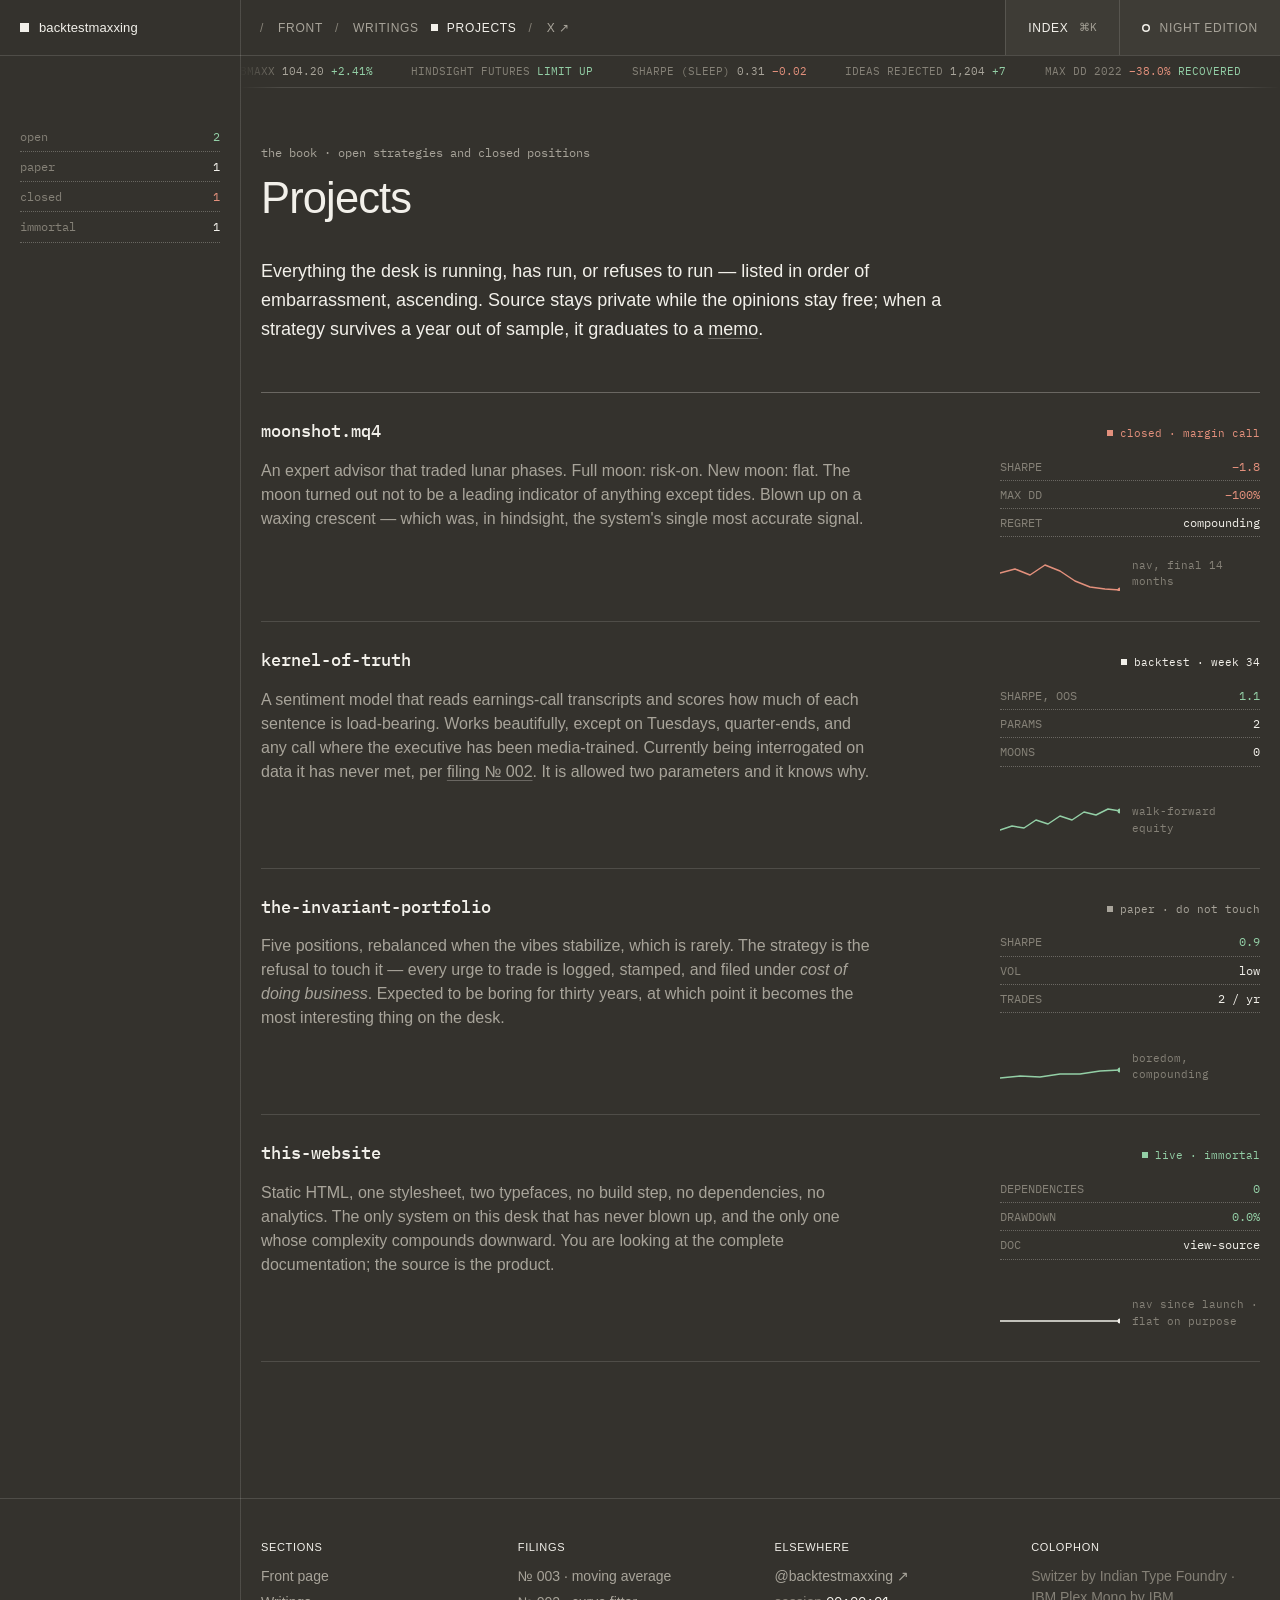
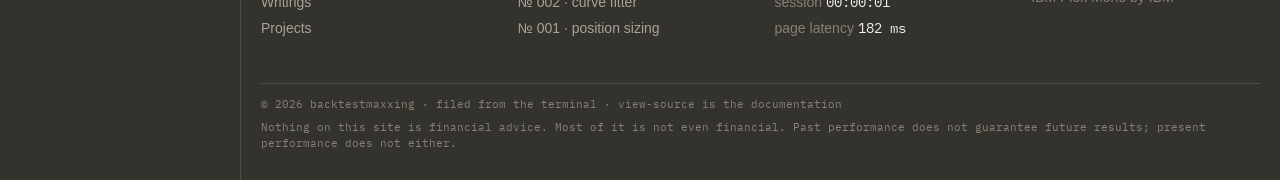
==== commit eab6fc0b: "Redesign as a quant's notebook after atalanta.tech Warm charcoal with a left rail split off by one h" ====
--- a/projects/index.html
+++ b/projects/index.html
@@ -1,33 +1,49 @@
 <!DOCTYPE html>
-<html lang="en" data-theme="paper">
+<html lang="en" data-theme="night">
 <head>
 <meta charset="utf-8">
 <meta name="viewport" content="width=device-width, initial-scale=1, viewport-fit=cover">
 <title>projects — backtestmaxxing</title>
 <meta name="description" content="The book: open strategies and closed positions from the backtestmaxxing desk, listed in order of embarrassment, ascending.">
-<meta name="theme-color" content="#ff4a2e">
+<meta name="theme-color" content="#34322d">
 <meta property="og:title" content="projects — backtestmaxxing">
 <meta property="og:description" content="Open strategies and closed positions, in order of embarrassment, ascending.">
 <meta property="og:type" content="website">
 <meta property="og:url" content="https://backtestmaxxing.github.io/projects/">
 <link rel="canonical" href="https://backtestmaxxing.github.io/projects/">
-<link rel="icon" href="data:image/svg+xml,%3Csvg xmlns='http://www.w3.org/2000/svg' viewBox='0 0 32 32'%3E%3Crect width='32' height='32' fill='%23ff4a2e'/%3E%3Cpath d='M5 32 V12 h7 a6 6 0 0 1 0 12 h-7' fill='none' stroke='%230b0b0a' stroke-width='4'/%3E%3Ccircle cx='25' cy='9' r='3.5' fill='%23ecebe6'/%3E%3C/svg%3E">
+<link rel="icon" href="data:image/svg+xml,%3Csvg xmlns='http://www.w3.org/2000/svg' viewBox='0 0 32 32'%3E%3Crect width='32' height='32' fill='%2334322d'/%3E%3Cpath d='M6 24 L12 18 L16 21 L26 9' fill='none' stroke='%23f2f0ea' stroke-width='2.5'/%3E%3Crect x='23' y='6' width='6' height='6' fill='%23f2f0ea'/%3E%3C/svg%3E">
 <script>
 (function () {
-  var t = "paper";
-  try { if (localStorage.getItem("bm-theme") === "night") t = "night"; } catch (e) {}
+  var t = "night";
+  try { if (localStorage.getItem("bm-theme") === "paper") t = "paper"; } catch (e) {}
   document.documentElement.dataset.theme = t;
 })();
 </script>
-<link rel="preload" href="/fonts/schibsted-grotesk.woff2" as="font" type="font/woff2" crossorigin>
-<link rel="preload" href="/fonts/libre-caslon-text.woff2" as="font" type="font/woff2" crossorigin>
+<link rel="preload" href="/fonts/ibm-plex-mono-400.woff2" as="font" type="font/woff2" crossorigin>
+<link rel="preconnect" href="https://api.fontshare.com" crossorigin>
+<link rel="stylesheet" href="https://api.fontshare.com/v2/css?f[]=switzer@300,400,500,600,401&amp;display=swap">
 <link rel="stylesheet" href="/style.css">
 </head>
 <body>
 <a class="skip" href="#main">skip to content</a>
 
-<div class="ticker" aria-hidden="true">
-  <div class="ticker-track">
+
+<header class="top">
+  <a class="mark" href="/"><span class="sq" aria-hidden="true"></span>backtestmaxxing</a>
+  <nav class="nav" aria-label="site">
+    <a href="/">Front</a>
+    <a href="/writings/">Writings</a>
+    <a href="/projects/">Projects</a>
+    <a class="ext" href="https://x.com/backtestmaxxing" target="_blank" rel="noopener noreferrer">X&nbsp;↗</a>
+  </nav>
+  <div class="cells">
+    <button class="cell" id="cmdkOpen" type="button" aria-haspopup="dialog" aria-label="open the index (⌘K)">Index <kbd>⌘K</kbd></button>
+    <button class="cell toggle" id="themeToggle" type="button" aria-pressed="true" aria-label="switch edition" title="switch edition"><span class="dot" aria-hidden="true"></span><span class="lbl">night edition</span></button>
+  </div>
+</header>
+
+<div class="tape" aria-hidden="true">
+  <div class="tape-track">
     <span class="set">
       <span>BMAXX <b>104.20</b> <b class="up">+2.41%</b></span>
       <span>HINDSIGHT FUTURES <b class="up">LIMIT UP</b></span>
@@ -56,32 +72,19 @@
   </div>
 </div>
 
-<header class="masthead">
-  <div class="wrap mast-bar">
-    <a class="brand" href="/">backtestmaxxing</a>
-    <nav class="mast-nav" aria-label="site">
-      <a href="/writings/">Writings</a>
-      <a href="/projects/">Projects</a>
-      <a class="ext" href="https://x.com/backtestmaxxing" target="_blank" rel="noopener noreferrer">X&nbsp;↗</a>
-      <button class="kbd" id="cmdkOpen" type="button" aria-haspopup="dialog" aria-label="open the index (⌘K)"><span>Index</span> <kbd>⌘K</kbd></button>
-      <button class="toggle" id="themeToggle" type="button" aria-pressed="false" aria-label="switch edition" title="switch edition">
-        <span class="dot" aria-hidden="true"></span><span class="lbl">day edition</span>
-      </button>
-    </nav>
-  </div>
-  <p class="mast-word" aria-hidden="true"><span>backtestmaxxing</span></p>
-</header>
-
-<main id="main" class="wrap">
-  <section class="memo-head">
+<main id="main">
+  <section class="row memo">
+    <aside class="rail">
+    <div class="memo-meta">
+        <span>OPEN <b class="up">2</b></span>
+        <span>PAPER <b>1</b></span>
+        <span>CLOSED <b class="down">1</b></span>
+        <span>IMMORTAL <b>1</b></span>
+      </div>
+    </aside>
+    <div class="body">
     <p class="kicker">the book · open strategies and closed positions</p>
     <h1>Projects</h1>
-    <div class="memo-meta">
-      <span>OPEN <b class="up">2</b></span>
-      <span>PAPER <b>1</b></span>
-      <span>CLOSED <b class="down">1</b></span>
-      <span>IMMORTAL <b>1</b></span>
-    </div>
     <div class="prose article">
       <p>Everything the desk is running, has run, or refuses to run — listed in order of embarrassment, ascending. Source stays private while the opinions stay free; when a strategy survives a year out of sample, it graduates to a <a href="/writings/">memo</a>.</p>
     </div>
@@ -162,7 +165,7 @@
           <span class="chip live">live · immortal</span>
         </div>
         <div class="card-body">
-          <p>Static HTML, one stylesheet, three typefaces, no build step, no dependencies, no analytics. The only system on this desk that has never blown up, and the only one whose complexity compounds downward. You are looking at the complete documentation; the source is the product.</p>
+          <p>Static HTML, one stylesheet, two typefaces, no build step, no dependencies, no analytics. The only system on this desk that has never blown up, and the only one whose complexity compounds downward. You are looking at the complete documentation; the source is the product.</p>
           <div class="metrics">
             <span>DEPENDENCIES <b class="up">0</b></span>
             <span>DRAWDOWN <b class="up">0.0%</b></span>
@@ -178,6 +181,7 @@
           </figure>
         </div>
       </article>
+    </div>
     </div>
   </section>
 </main>
@@ -201,10 +205,11 @@
         <p class="foot-h">elsewhere</p>
         <a href="https://x.com/backtestmaxxing" target="_blank" rel="noopener noreferrer">@backtestmaxxing ↗</a>
         <span>session <b id="clock">00:00:00</b></span>
+        <span>page latency <b class="lat">—</b></span>
       </div>
       <div>
         <p class="foot-h">colophon</p>
-        <span>Schibsted Grotesk · Libre Caslon Text · Necto Mono by Collletttivo</span>
+        <span>Switzer by Indian Type Foundry · IBM Plex Mono by IBM</span>
       </div>
     </div>
     <div class="foot-grid">
@@ -212,7 +217,6 @@
     </div>
     <p class="foot-note">Nothing on this site is financial advice. Most of it is not even financial. Past performance does not guarantee future results; present performance does not either.</p>
   </div>
-  <p class="foot-mark" aria-hidden="true">backtestmaxxing</p>
 </footer>
 
 <dialog class="cmdk" id="cmdk" aria-label="site index">
--- a/style.css
+++ b/style.css
@@ -1,489 +1,358 @@
-/* backtestmaxxing — a vermilion block, a cropped name, an off-white page.
-   After jasonpontin.com (via minimal.gallery).
-   Schibsted Grotesk and Libre Caslon Text (OFL), Necto Mono by Collletttivo (OFL). */
-
-@font-face { font-family: "Schibsted Grotesk"; src: url("/fonts/schibsted-grotesk.woff2") format("woff2"); font-weight: 400 900; font-display: swap; }
-@font-face { font-family: "Necto Mono"; src: url("/fonts/necto-mono.woff2") format("woff2"); font-weight: 400; font-display: swap; }
-@font-face { font-family: "Libre Caslon Text"; src: url("/fonts/libre-caslon-text.woff2") format("woff2"); font-weight: 400; font-display: swap; }
-@font-face { font-family: "Libre Caslon Text"; src: url("/fonts/libre-caslon-text-italic.woff2") format("woff2"); font-weight: 400; font-style: italic; font-display: swap; }
-@font-face { font-family: "Libre Caslon Text"; src: url("/fonts/libre-caslon-text-700.woff2") format("woff2"); font-weight: 700; font-display: swap; }
+/* backtestmaxxing — a quant's notebook.
+   After atalanta.tech: warm charcoal, a left rail split off by one full-height hairline,
+   a light two-tone sentence instead of a headline, "/" navigation with a square marker.
+   Switzer comes from Fontshare's CDN; IBM Plex Mono (OFL) is self-hosted in /fonts. */
+
+@font-face { font-family: "IBM Plex Mono"; src: url("/fonts/ibm-plex-mono-400.woff2") format("woff2"); font-weight: 400; font-display: swap; }
+@font-face { font-family: "IBM Plex Mono"; src: url("/fonts/ibm-plex-mono-500.woff2") format("woff2"); font-weight: 500; font-display: swap; }
 
 :root {
-  --sans: "Schibsted Grotesk", "Helvetica Neue", Arial, sans-serif;
-  --serif: "Libre Caslon Text", Georgia, serif;
-  --mono: "Necto Mono", ui-monospace, monospace;
-  --wrap: 1360px;
-  --gut: clamp(0px, 15vw, 220px);
+  --sans: "Switzer", "Helvetica Neue", Arial, sans-serif;
+  --mono: "IBM Plex Mono", ui-monospace, "SFMono-Regular", Menlo, monospace;
+  --rail: 240px;
+  --pad: 20px;
+  --measure: 700px;
   --ease: cubic-bezier(0.2, 0.7, 0.1, 1);
-  --red: #ff4a2e;
-  --black: #0b0b0a;
-}
-
-/* Day edition: off-white page, ink, vermilion. Green only for gains. */
-:root,
+}
+
+[data-theme="night"] {
+  color-scheme: dark;
+  --bg: #34322d;
+  --bg2: #3e3c36;
+  --bg3: #46443d;
+  --ink: #f2f0ea;
+  --accent: #f2f0ea;
+  --muted: #a8a49a;
+  --dim: #858177;
+  --hair: rgba(242, 240, 234, 0.14);
+  --hair2: rgba(242, 240, 234, 0.28);
+  --gain: #93cfa6;
+  --loss: #e3907c;
+  --grid: rgba(242, 240, 234, 0.08);
+  --depth: rgba(242, 240, 234, 0.045);
+}
 [data-theme="paper"] {
-  --bg: #ecebe6;
-  --bg2: #e1dfd8;
-  --ink: #0b0b0a;
-  --muted: #6b6963;
-  --hair: rgba(11, 11, 10, 0.16);
-  --grid: rgba(11, 11, 10, 0.1);
-  --gain: #0f7a4c;
-  --loss: #e23a1f;
-  --accent: var(--red);
-  --foot: #0b0b0a;
-  --foot-ink: #ecebe6;
   color-scheme: light;
-}
-
-/* Night edition: the page goes dark, the block stays vermilion. */
-[data-theme="night"] {
-  --bg: #0e0d0c;
-  --bg2: #1b1a18;
-  --ink: #ecebe6;
-  --muted: #9a978f;
-  --hair: rgba(236, 235, 230, 0.16);
-  --grid: rgba(236, 235, 230, 0.09);
-  --gain: #4fd394;
-  --loss: #ff6a52;
-  --accent: var(--red);
-  --foot: #1b1a18;
-  --foot-ink: #ecebe6;
-  color-scheme: dark;
+  --bg: #f1efe9;
+  --bg2: #e7e4dc;
+  --bg3: #dcd8ce;
+  --ink: #23221f;
+  --accent: #23221f;
+  --muted: #6b675f;
+  --dim: #8a867c;
+  --hair: rgba(35, 34, 31, 0.14);
+  --hair2: rgba(35, 34, 31, 0.3);
+  --gain: #2e7a4a;
+  --loss: #b2452f;
+  --grid: rgba(35, 34, 31, 0.08);
+  --depth: rgba(35, 34, 31, 0.035);
 }
 
 *, *::before, *::after { box-sizing: border-box; }
 html { -webkit-text-size-adjust: 100%; scroll-behavior: smooth; }
 body {
   margin: 0;
-  background: var(--bg);
+  min-height: 100vh;
+  background:
+    linear-gradient(var(--hair), var(--hair)) var(--rail) 0 / 1px 100% no-repeat,
+    var(--bg);
   color: var(--ink);
   font-family: var(--sans);
-  font-size: 17px;
-  line-height: 1.55;
+  font-size: 16px;
+  line-height: 1.5;
+  font-variant-numeric: tabular-nums;
   -webkit-font-smoothing: antialiased;
-  transition: background-color 0.4s var(--ease), color 0.4s var(--ease);
-}
-::selection { background: var(--red); color: var(--black); }
+  transition: background-color 0.3s, color 0.3s;
+}
+::selection { background: var(--ink); color: var(--bg); }
 a { color: inherit; }
-b, strong { font-weight: 700; }
+b, strong { font-weight: 600; }
 .up { color: var(--gain); }
 .down { color: var(--loss); }
-
-.wrap { width: min(var(--wrap), 100% - 40px); margin-inline: auto; }
-
-.skip {
-  position: absolute; left: 12px; top: -60px; z-index: 300;
-  padding: 8px 14px; background: var(--black); color: #fff;
-  font-size: 14px; font-weight: 600; text-decoration: none;
-}
+.sr { position: absolute; width: 1px; height: 1px; overflow: hidden; clip: rect(0 0 0 0); white-space: nowrap; }
+
+.skip { position: absolute; left: 12px; top: -60px; z-index: 30; padding: 8px 12px; background: var(--ink); color: var(--bg); text-decoration: none; }
 .skip:focus { top: 12px; }
-:focus-visible { outline: 2px solid var(--red); outline-offset: 3px; }
-
-/* Small bold label, as on the featured-essay block. */
-.kicker {
-  margin: 0 0 18px;
-  font-size: 15px;
-  font-weight: 700;
-  letter-spacing: -0.005em;
-}
-
-/* ---------------- ticker ---------------- */
-
-.ticker {
+:focus-visible { outline: 1px solid var(--ink); outline-offset: 3px; }
+
+/* ---------------- top bar ---------------- */
+
+.top {
+  display: grid;
+  grid-template-columns: var(--rail) 1fr auto;
+  align-items: stretch;
+  min-height: 56px;
+  border-bottom: 1px solid var(--hair);
+  font-size: 12px;
+  font-weight: 500;
+  letter-spacing: 0.06em;
+  text-transform: uppercase;
+}
+.mark {
+  display: flex; align-items: center; gap: 10px;
+  padding: 0 var(--pad);
+  font-size: 13px; letter-spacing: 0.01em; text-transform: none;
+  text-decoration: none;
+}
+.mark .sq { width: 9px; height: 9px; background: var(--ink); }
+.nav { display: flex; align-items: center; flex-wrap: wrap; gap: 4px 0; padding: 0 var(--pad); color: var(--muted); }
+.nav a { text-decoration: none; }
+.nav a::before { content: "/"; margin: 0 14px 0 12px; color: var(--dim); }
+.nav a:first-child::before { margin-left: 0; }
+.nav a:hover, .nav a[aria-current="page"] { color: var(--ink); }
+.nav a[aria-current="page"]::before { content: ""; display: inline-block; width: 7px; height: 7px; margin-bottom: 1px; margin-right: 9px; background: var(--ink); vertical-align: middle; }
+.cells { display: flex; }
+.cell {
+  display: flex; align-items: center; gap: 10px;
+  padding: 0 22px;
+  border: 0; border-left: 1px solid var(--hair);
+  background: var(--bg2); color: var(--ink);
+  font: inherit; letter-spacing: inherit; text-transform: inherit;
+  cursor: pointer;
+}
+.cell:hover { background: var(--bg3); }
+kbd { font-family: var(--mono); font-size: 11px; font-weight: 400; color: var(--muted); letter-spacing: 0; }
+.toggle .dot { width: 8px; height: 8px; border-radius: 50%; box-shadow: inset 0 0 0 1.5px var(--ink); }
+[data-theme="paper"] .toggle .dot { background: var(--ink); }
+.toggle .lbl { color: var(--muted); }
+
+/* the tape: what used to be a ticker, now a quiet status line */
+.tape {
+  margin-left: var(--rail);
   overflow: hidden;
-  white-space: nowrap;
-  background: var(--black);
-  color: #ecebe6;
-  font-family: var(--mono);
-  font-size: 12px;
-  letter-spacing: 0.03em;
-  padding-top: env(safe-area-inset-top);
-  user-select: none;
-}
-.ticker-track { display: inline-flex; animation: tape 80s linear infinite; will-change: transform; }
-.ticker .set { display: inline-flex; gap: 2.6rem; padding: 6px 2.6rem 6px 0; }
-.ticker:hover .ticker-track { animation-play-state: paused; }
-.ticker b { font-weight: 400; }
-.ticker .up { color: #6fe0a6; }
-.ticker .down { color: var(--red); }
-@keyframes tape { to { transform: translate3d(-50%, 0, 0); } }
-
-/* ---------------- the vermilion block ---------------- */
-
-.masthead {
-  position: relative;
-  overflow: hidden;
-  background: var(--red);
-  color: var(--black);
-}
-.mast-bar {
-  position: relative;
-  z-index: 2;
-  display: flex;
-  justify-content: space-between;
-  align-items: center;
-  gap: 16px;
-  padding: 20px 0;
-}
-.brand { font-size: 15px; font-weight: 700; letter-spacing: -0.01em; text-decoration: none; }
-.mast-nav { display: flex; align-items: center; gap: 22px; font-size: 15px; font-weight: 700; }
-.mast-nav > a { text-decoration: none; position: relative; }
-.mast-nav > a::after {
-  content: ""; position: absolute; left: 0; right: 0; bottom: -3px; height: 2px;
-  background: currentColor; transform: scaleX(0); transform-origin: left;
-  transition: transform 0.3s var(--ease);
-}
-.mast-nav > a:hover::after, .mast-nav > a[aria-current="page"]::after { transform: scaleX(1); }
-.mast-nav button {
-  display: inline-flex; align-items: center; gap: 7px;
-  padding: 0; border: 0; background: none; color: inherit;
-  font: inherit; cursor: pointer;
-}
-.mast-nav button:hover { text-decoration: underline; text-underline-offset: 4px; text-decoration-thickness: 2px; }
-kbd { font-family: var(--mono); font-size: 11px; font-weight: 400; padding: 1px 5px; border: 1px solid currentColor; border-radius: 3px; }
-.toggle .dot { width: 11px; height: 11px; border-radius: 50%; background: var(--black); transition: background-color 0.3s; }
-[data-theme="night"] .toggle .dot { background: transparent; box-shadow: inset 0 0 0 2px var(--black); }
-
-/* The name, cropped by the fold. */
-.mast-word {
-  margin: 0;
-  height: clamp(64px, 11vw, 160px);
-  white-space: nowrap;
-  text-align: center;
-  font-weight: 800;
-  font-size: 12.4vw;
-  line-height: 1;
-  letter-spacing: -0.065em;
-  user-select: none;
-}
-.mast-word span { display: inline-block; animation: surface 1.1s var(--ease) both; }
-@keyframes surface { from { transform: translateY(0.5em); } }
-.masthead.front .mast-word { height: clamp(150px, 27vw, 400px); display: flex; align-items: flex-end; justify-content: center; overflow: hidden; }
-.masthead.front .mast-word span { margin-bottom: -0.27em; }
-.masthead:not(.front) .mast-word { overflow: hidden; display: flex; align-items: flex-end; justify-content: center; }
-.masthead:not(.front) .mast-word span { margin-bottom: -0.42em; }
-
-main { padding-bottom: 96px; }
-
-/* The red dot sits in the left gutter, like a page marker. */
-.hero-top, .memo-head, .sect-h { position: relative; }
-.hero-top::before, .memo-head::before, .sect-h::before {
-  content: "";
-  position: absolute;
-  left: calc(-1 * var(--gut));
-  top: 2px;
-  width: 22px; height: 22px; border-radius: 50%;
-  background: var(--red);
-}
-.hero, .memo-head, .sect, .lost { margin-left: var(--gut); }
-
-/* ---------------- load motion ---------------- */
-
-@keyframes rise { from { opacity: 0; transform: translateY(18px); } to { opacity: 1; transform: none; } }
-.hero-top > *, .hero-body, .memo-head > *, .lost > * { animation: rise 0.9s var(--ease) both; }
-.hero-top > :nth-child(2), .memo-head > :nth-child(2), .lost > :nth-child(2) { animation-delay: 0.1s; }
-.hero-body, .memo-head > :nth-child(3), .lost > :nth-child(3) { animation-delay: 0.2s; }
-.memo-head > :nth-child(n+4), .lost > :nth-child(n+4) { animation-delay: 0.3s; }
-
-/* ---------------- front page ---------------- */
-
-.hero { padding-top: 110px; }
-.hero-top { max-width: 980px; }
-.lede {
-  margin: 0;
-  color: var(--red);
-  font-weight: 700;
-  font-size: clamp(42px, 6.2vw, 92px);
-  line-height: 0.98;
-  letter-spacing: -0.045em;
-  text-wrap: balance;
-}
-.lede em { font-style: normal; color: var(--ink); }
-.sub {
-  max-width: 520px;
-  margin: 30px 0 0;
-  font-family: var(--serif);
-  font-size: 19px;
-  line-height: 1.5;
-}
-.sub b { font-family: var(--sans); }
-
-.hero-body {
-  display: grid;
-  grid-template-columns: minmax(0, 7fr) minmax(0, 3fr);
-  gap: 56px;
-  padding-top: 90px;
-}
-
-.sheet { margin: 0; }
-.sheet-head, .memo-meta {
-  display: flex;
-  flex-wrap: wrap;
-  gap: 6px 26px;
-  padding: 10px 0;
-  border-top: 2px solid var(--ink);
   border-bottom: 1px solid var(--hair);
   font-family: var(--mono);
-  font-size: 12px;
-  letter-spacing: 0.04em;
-  color: var(--muted);
-}
-.sheet-head b, .memo-meta b { font-weight: 400; color: var(--ink); }
-.sheet-head b.up, .memo-meta b.up { color: var(--gain); }
-.sheet-head b.down, .memo-meta b.down { color: var(--loss); }
-.sheet-fig { padding: 18px 0 6px; }
+  font-size: 11px;
+  color: var(--dim);
+  white-space: nowrap;
+  -webkit-mask-image: linear-gradient(90deg, transparent, #000 4%, #000 96%, transparent);
+          mask-image: linear-gradient(90deg, transparent, #000 4%, #000 96%, transparent);
+}
+.tape-track { display: inline-flex; animation: tape 160s linear infinite; will-change: transform; }
+.tape .set { display: inline-flex; gap: 2.4rem; padding: 7px 2.4rem 7px 0; }
+.tape:hover .tape-track { animation-play-state: paused; }
+.tape b { font-weight: 400; color: var(--muted); }
+.tape .up { color: var(--gain); }
+.tape .down { color: var(--loss); }
+@keyframes tape { to { transform: translate3d(-50%, 0, 0); } }
+
+/* ---------------- rows: rail + body ---------------- */
+
+main { padding-bottom: 80px; }
+.row { display: grid; grid-template-columns: var(--rail) minmax(0, 1fr); border-bottom: 1px solid var(--hair); }
+.row > .rail { padding: 34px var(--pad); font-family: var(--mono); font-size: 11.5px; color: var(--muted); }
+.row > .body { padding: 34px var(--pad) 56px calc(var(--pad) + 1px); min-width: 0; max-width: 1080px; }
+main > .row:last-child { border-bottom: 0; }
+
+.label { margin: 0 0 6px; color: var(--ink); text-transform: uppercase; letter-spacing: 0.06em; }
+.label span { color: var(--dim); margin-right: 8px; }
+.rail-note { margin: 0; line-height: 1.6; }
+.rail-note a { text-decoration: none; color: var(--ink); }
+.rail-note a:hover { text-decoration: underline; text-underline-offset: 3px; }
+
+.kv { margin: 0; }
+.kv > div, .memo-meta > span {
+  display: flex; justify-content: space-between; gap: 12px;
+  padding: 6px 0;
+  border-bottom: 1px dotted var(--hair2);
+}
+.kv dt { color: var(--dim); }
+.kv dd { margin: 0; color: var(--ink); text-align: right; }
+.kv dd.up { color: var(--gain); }
+.kv dd.down { color: var(--loss); }
+.memo-meta { position: sticky; top: 20px; }
+.memo-meta > span { color: var(--dim); text-transform: lowercase; }
+.memo-meta b { font-weight: 400; color: var(--ink); text-align: right; text-transform: none; }
+.memo-meta b.up { color: var(--gain); }
+.memo-meta b.down { color: var(--loss); }
+
+.kicker { margin: 0 0 14px; font-family: var(--mono); font-size: 11.5px; color: var(--muted); }
+
+/* ---------------- front page ---------------- */
+
+.hero > .body { padding-top: 72px; padding-bottom: 72px; }
+.name { margin: 0 0 40px; font-size: 22px; font-weight: 500; letter-spacing: -0.02em; }
+.lede {
+  max-width: 900px;
+  margin: 0;
+  font-size: clamp(30px, 3.6vw, 46px);
+  font-weight: 300;
+  line-height: 1.14;
+  letter-spacing: -0.02em;
+}
+.lede span { color: var(--dim); }
+.sub { max-width: 520px; margin: 30px 0 0; color: var(--muted); font-size: 16px; font-weight: 500; }
+
+.sheet { margin: 0; border: 1px solid var(--hair); background: var(--bg2); }
+.sheet-head {
+  display: flex; flex-wrap: wrap; gap: 6px 28px;
+  padding: 11px 16px;
+  border-bottom: 1px solid var(--hair);
+  font-family: var(--mono); font-size: 11.5px; color: var(--dim);
+}
+.sheet-head b { font-weight: 400; color: var(--ink); }
+.sheet-head b.up { color: var(--gain); }
+.sheet-fig { padding: 18px 16px 4px; }
 .sheet-fig svg { display: block; width: 100%; height: auto; overflow: visible; }
-.sheet-foot { padding-top: 10px; border-top: 1px solid var(--hair); font-family: var(--serif); font-size: 14px; font-style: italic; color: var(--muted); }
-
-.halftone { opacity: 0.55; }
+.sheet-foot { padding: 10px 16px; border-top: 1px solid var(--hair); font-family: var(--mono); font-size: 11.5px; color: var(--dim); }
+.area { fill: var(--ink); opacity: 0.05; }
 .curve-path {
   fill: none;
-  stroke: var(--red);
-  stroke-width: 3;
+  stroke: var(--ink);
+  stroke-width: 1.5;
   stroke-linejoin: round;
   stroke-linecap: round;
-  stroke-dasharray: 2600;
-  stroke-dashoffset: 2600;
-  animation: draw 2.6s cubic-bezier(0.65, 0, 0.2, 1) 0.4s forwards;
+  stroke-dasharray: 1400;
+  stroke-dashoffset: 1400;
+  animation: draw 2.2s var(--ease) 0.2s forwards;
 }
 @keyframes draw { to { stroke-dashoffset: 0; } }
-.anno { font-family: var(--mono); font-size: 12px; fill: var(--muted); }
+.anno { font-family: var(--mono); font-size: 11px; fill: var(--muted); }
 .anno.up { fill: var(--gain); }
 .anno.down { fill: var(--loss); }
-.pulse { fill: none; stroke: var(--gain); animation: ping 2.2s ease-out infinite; }
-@keyframes ping { 0% { r: 4; opacity: 0.85; } 100% { r: 15; opacity: 0; } }
-.axis { font-family: var(--mono); font-size: 11px; fill: var(--muted); }
+.pulse { fill: none; stroke: var(--gain); animation: ping 2.4s ease-out infinite; }
+@keyframes ping { 0% { r: 4; opacity: 0.8; } 100% { r: 13; opacity: 0; } }
+.axis { font-family: var(--mono); font-size: 10.5px; fill: var(--dim); }
 .gridline { stroke: var(--grid); stroke-width: 1; }
 
-.stats { display: flex; flex-direction: column; border-top: 2px solid var(--ink); }
-.stat { display: grid; gap: 2px; padding: 12px 0 13px; border-bottom: 1px solid var(--hair); }
-.stat .v { font-weight: 700; font-size: 34px; line-height: 1; letter-spacing: -0.04em; }
-.stat .k { font-size: 13px; color: var(--muted); }
-
-/* ---------------- sections ---------------- */
-
-.sect { padding-top: 110px; }
-.sect-h {
-  display: flex;
-  justify-content: space-between;
-  align-items: baseline;
-  gap: 16px;
-  margin: 0 0 28px;
-  font-size: 15px;
-  font-weight: 700;
-  letter-spacing: -0.005em;
-}
-.sect-h::before { top: 0; }
-.sect-h a { text-decoration: none; }
-.sect-h a:hover { color: var(--red); }
-
-.prose { max-width: 680px; font-family: var(--serif); font-size: 19px; line-height: 1.62; }
+.stats { display: grid; grid-template-columns: repeat(6, minmax(0, 1fr)); margin-top: -1px; border: 1px solid var(--hair); border-top: 0; }
+.stat { display: grid; align-content: start; gap: 6px; padding: 14px 14px 16px; border-left: 1px solid var(--hair); }
+.stat:first-child { border-left: 0; }
+.stat .v { font-family: var(--mono); font-size: 20px; line-height: 1; }
+.stat .k { font-size: 12.5px; line-height: 1.35; color: var(--muted); }
+
+/* ---------------- the book: memos as an order book ---------------- */
+
+.book { width: 100%; border-collapse: collapse; font-size: 15px; }
+.book th {
+  padding: 0 14px 9px 0;
+  border-bottom: 1px solid var(--hair2);
+  font-family: var(--mono); font-size: 11px; font-weight: 400; color: var(--dim);
+  text-align: left; text-transform: lowercase;
+}
+.book td { padding: 16px 14px 16px 0; border-bottom: 1px solid var(--hair); vertical-align: baseline; }
+.book .num { font-family: var(--mono); font-size: 12.5px; color: var(--muted); white-space: nowrap; }
+.book th.num { font-size: 11px; }
+.book .t-size { text-align: right; padding-right: 10px; }
+.book tbody tr {
+  position: relative;
+  background: linear-gradient(var(--depth), var(--depth)) right / calc(var(--size, 0) * 100%) 100% no-repeat;
+}
+.t-memo a { font-size: 18px; font-weight: 500; letter-spacing: -0.01em; text-decoration: none; }
+.t-memo a::after { content: ""; position: absolute; inset: 0; }
+.t-sub { display: block; margin-top: 3px; font-size: 14px; color: var(--muted); }
+.t-conf { font-family: var(--mono); font-size: 12px; color: var(--muted); white-space: nowrap; }
+.book tbody tr:hover { background-color: var(--bg2); }
+.book tbody tr:hover .t-memo a { text-decoration: underline; text-underline-offset: 4px; text-decoration-thickness: 1px; }
+
+/* ---------------- memo pages ---------------- */
+
+.memo > .body { padding-top: 56px; }
+.memo h1 { max-width: 860px; margin: 0 0 34px; font-size: clamp(30px, 3.4vw, 44px); font-weight: 300; line-height: 1.1; letter-spacing: -0.02em; }
+
+.prose { max-width: var(--measure); font-size: 18px; line-height: 1.62; }
 .prose p { margin: 0 0 1.1em; hyphens: auto; }
-.prose a {
-  text-decoration: underline;
-  text-decoration-thickness: 1.5px;
-  text-underline-offset: 3px;
-  text-decoration-color: var(--red);
-  transition: color 0.2s;
-}
-.prose a:hover { color: var(--red); }
-.drop::first-letter {
-  float: left;
-  margin: 4px 10px 0 0;
-  font-family: var(--sans);
-  font-weight: 800;
-  font-size: 4.3em;
-  line-height: 0.8;
-  letter-spacing: -0.04em;
-  color: var(--red);
-}
-.prose h2 {
-  margin: 1.9em 0 0.5em;
-  font-family: var(--sans);
-  font-size: 32px;
-  line-height: 1.05;
-  letter-spacing: -0.035em;
-}
-.prose blockquote { margin: 1.8em 0; padding: 0; }
-.prose blockquote p {
-  margin: 0;
-  color: var(--red);
-  font-family: var(--sans);
-  font-weight: 700;
-  font-size: clamp(28px, 3.4vw, 44px);
-  line-height: 1.02;
-  letter-spacing: -0.04em;
-  text-wrap: balance;
-}
+.prose a { text-decoration-color: var(--hair2); text-underline-offset: 3px; text-decoration-thickness: 1px; }
+.prose a:hover { text-decoration-color: var(--ink); }
+.prose h2 { margin: 2.2em 0 0.7em; font-size: 22px; font-weight: 500; letter-spacing: -0.01em; }
+.prose blockquote { margin: 1.8em 0; padding: 4px 0 4px 20px; border-left: 1px solid var(--ink); }
+.prose blockquote p { margin: 0; font-size: 21px; font-weight: 300; line-height: 1.4; }
+.prose em { font-style: italic; }
+.drop::first-line { font-weight: 500; }
 code { font-family: var(--mono); font-size: 0.82em; padding: 1px 5px; background: var(--bg2); }
 
-/* ---------------- filings list ---------------- */
-
-.filings { border-top: 2px solid var(--ink); }
-.filing {
-  display: grid;
-  grid-template-columns: 190px minmax(0, 1fr) auto;
-  grid-template-areas: "no title chip" "no sub chip";
-  gap: 6px 32px;
-  align-items: baseline;
-  padding: 28px 0;
-  border-bottom: 1px solid var(--hair);
-  text-decoration: none;
-}
-.f-no { grid-area: no; font-family: var(--mono); font-size: 12.5px; color: var(--muted); }
-.f-title {
-  grid-area: title;
-  font-weight: 700;
-  font-size: clamp(26px, 3vw, 42px);
-  line-height: 1;
-  letter-spacing: -0.04em;
-  transition: color 0.25s, transform 0.4s var(--ease);
-}
-.filing:hover .f-title { color: var(--red); transform: translateX(10px); }
-.f-sub { grid-area: sub; font-family: var(--serif); font-style: italic; color: var(--muted); }
-.filing .chip { grid-area: chip; align-self: center; }
-
-.chip {
-  display: inline-block;
-  padding: 3px 10px;
-  border: 1.5px solid currentColor;
-  border-radius: 999px;
-  font-size: 12px;
-  font-weight: 600;
-  white-space: nowrap;
-  color: var(--muted);
-}
-.chip.warm { color: var(--red); }
-.chip.live { color: var(--gain); }
-.chip.dead { color: var(--loss); text-decoration: line-through; }
-
-/* ---------------- memo and index pages ---------------- */
-
-.memo-head { padding-top: 96px; }
-.memo-head::before { top: 96px; }
-.memo-head > .kicker { margin-bottom: 22px; }
-.memo-head > h1 {
-  max-width: 14ch;
-  margin: 0 0 40px;
-  color: var(--red);
-  font-weight: 700;
-  font-size: clamp(44px, 7vw, 108px);
-  line-height: 0.95;
-  letter-spacing: -0.05em;
-  text-wrap: balance;
-}
-.memo-meta { max-width: 980px; margin-bottom: 52px; }
-.memo-head > .prose.article:not(:has(.drop)) { font-size: 21px; }
-
-.tbl { width: 100%; margin: 1.8em 0; border-collapse: collapse; font-family: var(--sans); font-size: 15px; }
-.tbl caption { caption-side: top; padding-bottom: 10px; text-align: left; font-family: var(--serif); font-style: italic; font-size: 14px; color: var(--muted); }
-.tbl th { padding: 9px 10px 9px 0; border-top: 2px solid var(--ink); border-bottom: 1px solid var(--hair); text-align: left; font-size: 13px; font-weight: 700; }
-.tbl td { padding: 9px 10px 9px 0; border-bottom: 1px solid var(--hair); font-variant-numeric: tabular-nums; }
-.tbl tbody tr:hover td { color: var(--red); }
-.tbl tfoot td { font-family: var(--mono); font-size: 12px; color: var(--muted); }
-
-.afterword {
-  max-width: 680px;
-  margin-top: 64px;
-  padding: 22px 24px 14px;
-  background: var(--red);
-  color: var(--black);
-  font-family: var(--mono);
-  font-size: 13px;
-}
-.afterword .kicker { font-family: var(--sans); color: var(--black); }
-.afterword .row { display: flex; justify-content: space-between; gap: 18px; padding: 7px 0; border-bottom: 1px solid rgba(11, 11, 10, 0.25); }
+.tbl { width: 100%; margin: 1.8em 0; border-collapse: collapse; font-size: 14px; }
+.tbl caption { caption-side: top; padding-bottom: 10px; text-align: left; font-family: var(--mono); font-size: 11.5px; line-height: 1.5; color: var(--muted); }
+.tbl th { padding: 8px 12px 8px 0; border-top: 1px solid var(--hair2); border-bottom: 1px solid var(--hair2); font-family: var(--mono); font-size: 11px; font-weight: 400; color: var(--dim); text-align: left; }
+.tbl td { padding: 8px 12px 8px 0; border-bottom: 1px solid var(--hair); font-family: var(--mono); font-size: 13px; }
+.tbl tbody tr:hover td { background: var(--bg2); }
+.tbl tfoot td { font-size: 11px; color: var(--dim); border-bottom: 0; }
+
+.afterword { max-width: var(--measure); margin: 48px 0 0; border: 1px solid var(--hair); background: var(--bg2); font-family: var(--mono); font-size: 12.5px; }
+.afterword .kicker { margin: 0; padding: 10px 14px; border-bottom: 1px solid var(--hair); color: var(--ink); }
+.afterword .row { display: flex; justify-content: space-between; gap: 18px; padding: 8px 14px; border-bottom: 1px dotted var(--hair2); }
 .afterword .row:last-child { border-bottom: 0; }
+.afterword .row span:first-child { color: var(--dim); }
 .afterword .row span:last-child { text-align: right; }
-.afterword .up { color: var(--black); font-weight: 700; }
-.afterword b { font-weight: 400; background: var(--black); color: var(--red); padding: 0 5px; }
+.afterword b { font-weight: 500; }
 
 .pager {
-  max-width: 680px;
-  margin-top: 56px;
-  display: grid;
-  grid-template-columns: 1fr auto 1fr;
-  gap: 16px;
-  padding-top: 16px;
-  border-top: 2px solid var(--ink);
-  font-size: 14px;
-  font-weight: 700;
+  display: grid; grid-template-columns: 1fr auto 1fr; gap: 16px;
+  max-width: var(--measure);
+  margin-top: 40px; padding-top: 14px;
+  border-top: 1px solid var(--hair);
+  font-family: var(--mono); font-size: 12px;
 }
 .pager > :last-child { text-align: right; }
 .pager > :nth-child(2) { text-align: center; }
-.pager a { text-decoration: none; }
-.pager a:hover { color: var(--red); }
-.pager span { color: var(--muted); font-weight: 400; }
-
-/* ---------------- projects ---------------- */
-
-.cards { display: grid; grid-template-columns: repeat(2, minmax(0, 1fr)); gap: 0 56px; margin-top: 64px; }
-.card { padding: 30px 0 34px; border-top: 2px solid var(--ink); }
-.card-head { display: flex; justify-content: space-between; align-items: baseline; gap: 14px; flex-wrap: wrap; }
-.card h2 { margin: 0; font-size: 36px; font-weight: 700; line-height: 1; letter-spacing: -0.045em; }
-.card:hover h2 { color: var(--red); }
-.card-body p { margin: 16px 0; font-family: var(--serif); font-size: 17px; }
-.card-body a { text-decoration-color: var(--red); text-underline-offset: 3px; }
-.metrics { display: flex; flex-wrap: wrap; gap: 4px 22px; padding: 9px 0; border-top: 1px solid var(--hair); border-bottom: 1px solid var(--hair); font-family: var(--mono); font-size: 12px; color: var(--muted); }
+.pager a { text-decoration: none; color: var(--muted); }
+.pager a:hover { color: var(--ink); }
+.pager span { color: var(--dim); }
+
+/* ---------------- projects: positions ---------------- */
+
+.cards { margin-top: 48px; border-top: 1px solid var(--hair2); }
+.card {
+  display: grid; grid-template-columns: minmax(0, 1fr) 260px; gap: 8px 40px;
+  padding: 26px 0 30px;
+  border-bottom: 1px solid var(--hair);
+}
+.card-head { grid-column: 1 / -1; display: flex; justify-content: space-between; align-items: baseline; gap: 16px; }
+.card h2 { margin: 0; font-family: var(--mono); font-size: 17px; font-weight: 500; }
+.card-body { display: contents; }
+.card-body p { grid-column: 1; margin: 6px 0 0; max-width: 620px; color: var(--muted); }
+.card-body a { text-underline-offset: 3px; text-decoration-color: var(--hair2); }
+.metrics { grid-column: 2; grid-row: 2; display: grid; align-content: start; font-family: var(--mono); font-size: 11.5px; color: var(--dim); }
+.metrics span { display: flex; justify-content: space-between; gap: 12px; padding: 5px 0; border-bottom: 1px dotted var(--hair2); }
 .metrics b { font-weight: 400; color: var(--ink); }
 .metrics b.up { color: var(--gain); }
 .metrics b.down { color: var(--loss); }
-.spark { margin: 16px 0 0; display: flex; align-items: center; gap: 14px; }
-.spark svg { width: 140px; height: 42px; flex: none; }
-.spark figcaption { font-family: var(--serif); font-size: 14px; font-style: italic; color: var(--muted); }
+.spark { grid-column: 2; margin: 10px 0 0; display: flex; align-items: center; gap: 12px; }
+.spark svg { width: 120px; height: 36px; flex: none; }
+.spark polyline { stroke-width: 1.5; }
+.spark figcaption { font-family: var(--mono); font-size: 11px; color: var(--dim); }
+
+.chip { font-family: var(--mono); font-size: 11px; color: var(--muted); white-space: nowrap; }
+.chip::before { content: ""; display: inline-block; width: 6px; height: 6px; margin-right: 7px; background: currentColor; vertical-align: 1px; }
+.chip.warm { color: var(--ink); }
+.chip.live { color: var(--gain); }
+.chip.dead { color: var(--loss); }
 
 /* ---------------- 404 ---------------- */
 
-.lost { padding-top: 80px; max-width: 760px; }
-.lost .big { margin: 0; color: var(--red); font-weight: 800; font-size: clamp(130px, 24vw, 320px); line-height: 0.82; letter-spacing: -0.07em; }
-.lost .why { margin: 14px 0; font-family: var(--serif); font-style: italic; font-size: 18px; color: var(--muted); }
-.lost .big + .why { font-family: var(--sans); font-style: normal; font-weight: 700; font-size: 15px; color: var(--ink); }
+.lost > .body { padding-top: 64px; max-width: 820px; }
+.lost .big { margin: 0 0 10px; font-family: var(--mono); font-size: 56px; font-weight: 400; line-height: 1; }
+.lost .why { margin: 10px 0; color: var(--muted); }
+.lost .big + .why { font-family: var(--mono); font-size: 13px; color: var(--loss); }
 .lost svg { display: block; width: 100%; margin: 28px 0; }
-.board { max-width: 460px; margin: 0 0 30px; border-top: 2px solid var(--ink); font-size: 14px; }
-.board .row { display: flex; justify-content: space-between; padding: 9px 0; border-bottom: 1px solid var(--hair); }
-.board .row span:first-child { font-weight: 700; }
-.board i { display: inline-block; width: 9px; height: 9px; margin-right: 8px; border-radius: 50%; background: currentColor; animation: blink 1.6s steps(2) infinite; }
+.board { max-width: 460px; margin: 0 0 30px; border-top: 1px solid var(--hair2); font-family: var(--mono); font-size: 12.5px; }
+.board .row { display: flex; justify-content: space-between; padding: 8px 0; border-bottom: 1px dotted var(--hair2); }
+.board .row span:first-child { color: var(--dim); }
+.board i { display: inline-block; width: 6px; height: 6px; margin-right: 8px; background: currentColor; animation: blink 1.6s steps(2) infinite; }
 @keyframes blink { 50% { opacity: 0.25; } }
 .back {
   display: inline-block;
-  padding: 13px 22px;
-  background: var(--red);
-  color: var(--black);
-  font-size: 15px;
-  font-weight: 700;
+  padding: 11px 18px;
+  border: 1px solid var(--hair2);
+  background: var(--bg2);
+  font-size: 12px; font-weight: 500; letter-spacing: 0.06em;
   text-decoration: none;
-  transition: transform 0.25s var(--ease);
-}
-.back:hover { transform: translateX(6px); }
-
-/* ---------------- footer: ink block, cropped name ---------------- */
-
-.site-foot { overflow: hidden; background: var(--foot); color: var(--foot-ink); padding-top: 64px; }
-.foot-cols { display: grid; grid-template-columns: repeat(4, minmax(0, 1fr)); gap: 32px; }
-.foot-cols > div { display: flex; flex-direction: column; gap: 6px; font-size: 15px; }
-.foot-cols a { text-decoration: none; width: fit-content; }
-.foot-cols a:hover { color: var(--red); }
-.foot-cols span { color: #9a978f; }
-.foot-cols b { font-family: var(--mono); font-weight: 400; color: var(--foot-ink); }
-.foot-h { margin: 0 0 8px; font-size: 15px; font-weight: 700; color: var(--red); }
-.foot-grid, .foot-note { margin: 0; font-family: var(--mono); font-size: 12px; color: #9a978f; }
-.foot-grid { margin-top: 64px; padding-top: 14px; border-top: 1px solid rgba(236, 235, 230, 0.2); }
-.foot-note { margin-top: 6px; }
-.foot-mark {
-  height: 13vw;
-  margin: 40px 0 0;
-  overflow: hidden;
-  color: var(--red);
-  font-weight: 800;
-  font-size: 12.4vw;
-  line-height: 1;
-  letter-spacing: -0.065em;
-  white-space: nowrap;
-  text-align: center;
-  user-select: none;
-  padding-bottom: env(safe-area-inset-bottom);
-}
+}
+.back:hover { background: var(--bg3); }
+
+/* ---------------- footer ---------------- */
+
+.site-foot { border-top: 1px solid var(--hair); padding: 40px var(--pad) 28px calc(var(--rail) + var(--pad) + 1px); font-size: 14px; }
+.foot-cols { display: grid; grid-template-columns: repeat(4, minmax(0, 1fr)); gap: 28px; max-width: 1080px; }
+.foot-cols > div { display: flex; flex-direction: column; gap: 5px; }
+.foot-cols a { width: fit-content; text-decoration: none; color: var(--muted); }
+.foot-cols a:hover { color: var(--ink); }
+.foot-cols span { color: var(--dim); }
+.foot-cols b { font-family: var(--mono); font-weight: 400; color: var(--ink); }
+.foot-h { margin: 0 0 6px; font-size: 11px; font-weight: 500; letter-spacing: 0.06em; text-transform: uppercase; }
+.foot-grid, .foot-note { margin: 0; font-family: var(--mono); font-size: 11px; color: var(--dim); }
+.foot-grid { margin-top: 44px; padding-top: 12px; border-top: 1px solid var(--hair); }
+.foot-note { margin-top: 6px; padding-bottom: env(safe-area-inset-bottom); }
 
 /* ---------------- ⌘K index ---------------- */
 
@@ -491,68 +360,81 @@
   width: min(580px, 100% - 32px);
   margin: 12vh auto auto;
   padding: 0;
-  border: 0;
+  border: 1px solid var(--hair2);
   background: var(--bg);
   color: var(--ink);
   box-shadow: 0 30px 80px rgba(0, 0, 0, 0.35);
 }
-.cmdk::backdrop { background: rgba(255, 74, 46, 0.55); }
-.cmdk[open] { animation: rise 0.25s var(--ease); }
+.cmdk::backdrop { background: rgba(20, 19, 17, 0.55); }
 .cmdk-box { margin: 0; }
 .cmdk input {
   width: 100%;
-  padding: 18px 20px;
+  padding: 16px 18px;
   border: 0;
-  border-bottom: 2px solid var(--ink);
+  border-bottom: 1px solid var(--hair2);
   background: transparent;
   color: inherit;
-  font-family: var(--sans);
-  font-size: 24px;
-  font-weight: 700;
-  letter-spacing: -0.03em;
+  font-family: var(--mono);
+  font-size: 16px;
   outline: none;
 }
 .cmdk ul { list-style: none; margin: 0; padding: 6px; max-height: 50vh; overflow: auto; }
 .cmdk li > * {
   display: flex; justify-content: space-between; gap: 14px; width: 100%;
-  padding: 10px 14px;
+  padding: 9px 12px;
   border: 0; background: none; color: inherit;
-  font: inherit; font-size: 16px; font-weight: 600; text-align: left; text-decoration: none;
+  font: inherit; font-size: 15px; text-align: left; text-decoration: none;
   cursor: pointer;
 }
-.cmdk li span { font-family: var(--mono); font-size: 12px; font-weight: 400; color: var(--muted); white-space: nowrap; }
-.cmdk li.on > * { background: var(--red); color: var(--black); }
-.cmdk li.on span { color: var(--black); }
-.cmdk-foot { margin: 0; padding: 9px 16px; border-top: 1px solid var(--hair); font-family: var(--mono); font-size: 11.5px; color: var(--muted); }
+.cmdk li span { font-family: var(--mono); font-size: 11.5px; color: var(--dim); white-space: nowrap; }
+.cmdk li.on > * { background: var(--bg2); box-shadow: inset 2px 0 0 var(--ink); }
+.cmdk-foot { margin: 0; padding: 9px 16px; border-top: 1px solid var(--hair); font-family: var(--mono); font-size: 11px; color: var(--dim); }
 .cmdk-foot kbd { margin-right: 3px; }
 
 /* ---------------- small screens ---------------- */
 
-@media (max-width: 900px) {
-  :root { --gut: 0px; }
-  .hero-top::before, .memo-head::before { position: static; display: block; width: 16px; height: 16px; margin-bottom: 14px; }
-  .sect-h::before { display: none; }
-  .hero { padding-top: 64px; }
-  .hero-body { grid-template-columns: 1fr; gap: 36px; padding-top: 56px; }
-  .stats { display: grid; grid-template-columns: repeat(2, minmax(0, 1fr)); column-gap: 20px; }
-  .sect { padding-top: 80px; }
-  .cards { grid-template-columns: 1fr; }
+@media (max-width: 1100px) {
+  .stats { grid-template-columns: repeat(3, minmax(0, 1fr)); }
+  .stat:nth-child(4) { border-left: 0; }
+  .stat:nth-child(n+4) { border-top: 1px solid var(--hair); }
+}
+@media (max-width: 860px) {
+  :root { --rail: 0px; --pad: 18px; }
+  body { background: var(--bg); }
+  .top { grid-template-columns: 1fr auto; }
+  .mark { padding: 14px var(--pad); }
+  .nav { grid-column: 1 / -1; grid-row: 2; padding: 10px var(--pad); border-top: 1px solid var(--hair); }
+  .cells { grid-column: 2; grid-row: 1; }
+  .cell { padding: 0 14px; }
+  .toggle .lbl, .cell kbd { display: none; }
+  .row { grid-template-columns: 1fr; }
+  .row > .rail { padding: 18px var(--pad) 0; }
+  .row > .body { padding: 18px var(--pad) 44px; }
+  .hero > .body { padding-top: 28px; padding-bottom: 48px; }
+  .kv { display: grid; grid-template-columns: 1fr 1fr; column-gap: 18px; }
+  .memo-meta { position: static; display: grid; grid-template-columns: 1fr 1fr; column-gap: 18px; }
+  .memo > .body { padding-top: 28px; }
+  .name { margin-bottom: 22px; }
+  .card { grid-template-columns: 1fr; }
+  .metrics, .spark { grid-column: 1; grid-row: auto; }
+  .metrics { margin-top: 12px; }
+  .site-foot { padding-left: var(--pad); }
   .foot-cols { grid-template-columns: repeat(2, minmax(0, 1fr)); }
-  .memo-head { padding-top: 56px; }
-}
-@media (max-width: 640px) {
-  .wrap { width: calc(100% - 32px); }
-  .mast-bar { flex-wrap: wrap; padding: 16px 0 10px; row-gap: 8px; }
-  .mast-nav { gap: 14px; font-size: 14px; }
-  .mast-nav .kbd span, .toggle .lbl { display: none; }
-  .filing { grid-template-columns: 1fr; grid-template-areas: "no" "title" "sub" "chip"; padding: 22px 0; }
-  .filing .chip { justify-self: start; margin-top: 8px; }
-  .prose { font-size: 18px; }
+}
+@media (max-width: 560px) {
+  .stats { grid-template-columns: repeat(2, minmax(0, 1fr)); }
+  .stat:nth-child(n) { border-left: 1px solid var(--hair); border-top: 1px solid var(--hair); }
+  .stat:nth-child(odd) { border-left: 0; }
+  .stat:nth-child(-n+2) { border-top: 0; }
+  .book thead, .book .t-date, .book .t-conf { display: none; }
+  .book td { padding: 14px 10px 14px 0; }
+  .book .t-size { vertical-align: top; padding-top: 18px; }
+  .prose { font-size: 17px; }
   .pager { grid-template-columns: 1fr; }
   .pager > * { text-align: left !important; }
   .afterword .row { flex-direction: column; gap: 2px; }
   .afterword .row span:last-child { text-align: left; }
-  .stat .v { font-size: 28px; }
+  .sheet-head { gap: 4px 16px; }
 }
 
 @media (prefers-reduced-motion: reduce) {
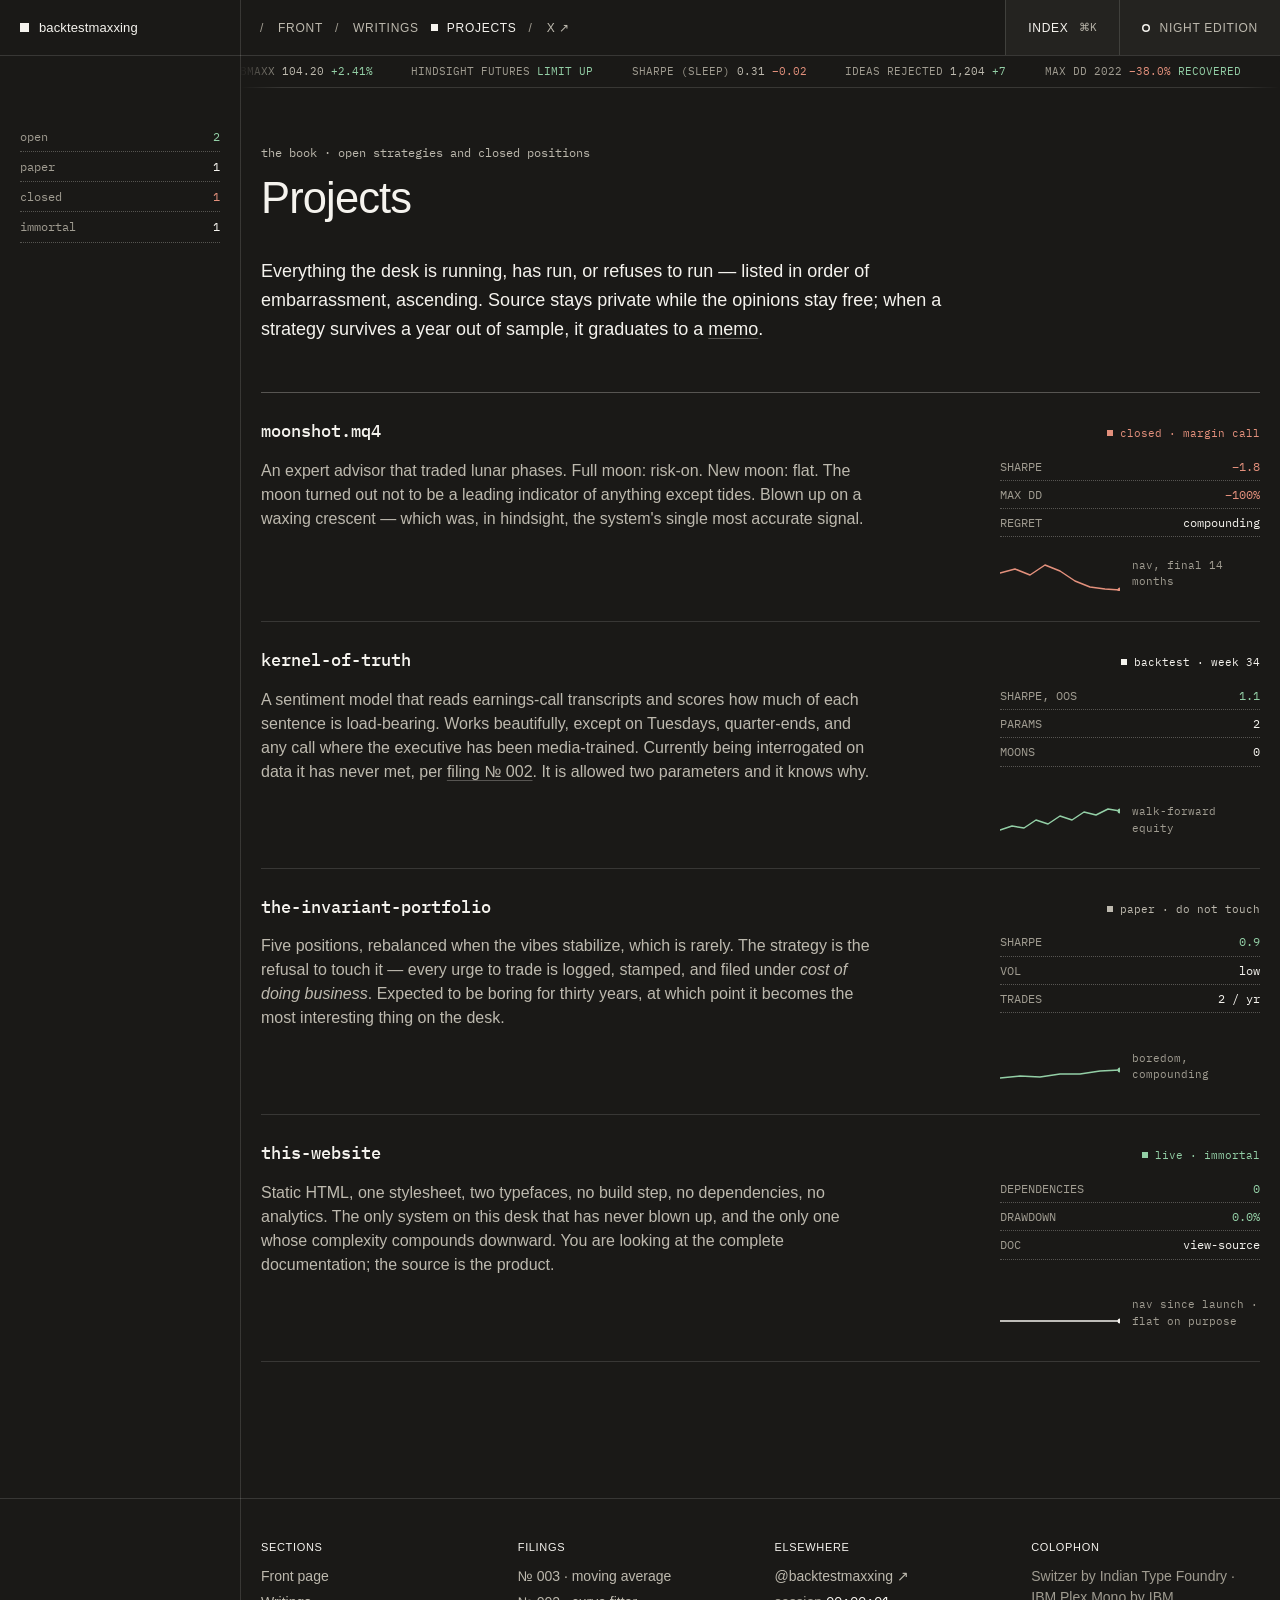
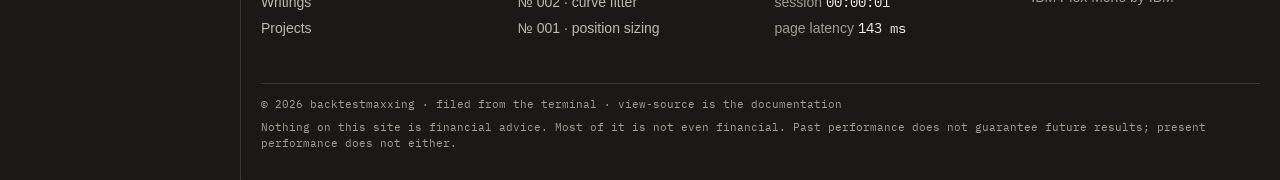
==== commit 1e0f4288: "Darken the night edition and raise text contrast Night bg #34322d -> #1a1917, panels and text colour" ====
--- a/projects/index.html
+++ b/projects/index.html
@@ -5,7 +5,7 @@
 <meta name="viewport" content="width=device-width, initial-scale=1, viewport-fit=cover">
 <title>projects — backtestmaxxing</title>
 <meta name="description" content="The book: open strategies and closed positions from the backtestmaxxing desk, listed in order of embarrassment, ascending.">
-<meta name="theme-color" content="#34322d">
+<meta name="theme-color" content="#1a1917">
 <meta property="og:title" content="projects — backtestmaxxing">
 <meta property="og:description" content="Open strategies and closed positions, in order of embarrassment, ascending.">
 <meta property="og:type" content="website">
--- a/style.css
+++ b/style.css
@@ -17,13 +17,13 @@
 
 [data-theme="night"] {
   color-scheme: dark;
-  --bg: #34322d;
-  --bg2: #3e3c36;
-  --bg3: #46443d;
-  --ink: #f2f0ea;
-  --accent: #f2f0ea;
-  --muted: #a8a49a;
-  --dim: #858177;
+  --bg: #1a1917;
+  --bg2: #242320;
+  --bg3: #2e2d29;
+  --ink: #f5f3ee;
+  --accent: #f5f3ee;
+  --muted: #bdb9ae;
+  --dim: #a09c91;
   --hair: rgba(242, 240, 234, 0.14);
   --hair2: rgba(242, 240, 234, 0.28);
   --gain: #93cfa6;
@@ -38,12 +38,12 @@
   --bg3: #dcd8ce;
   --ink: #23221f;
   --accent: #23221f;
-  --muted: #6b675f;
-  --dim: #8a867c;
+  --muted: #58544c;
+  --dim: #665f56;
   --hair: rgba(35, 34, 31, 0.14);
   --hair2: rgba(35, 34, 31, 0.3);
-  --gain: #2e7a4a;
-  --loss: #b2452f;
+  --gain: #25683f;
+  --loss: #a23c27;
   --grid: rgba(35, 34, 31, 0.08);
   --depth: rgba(35, 34, 31, 0.035);
 }
